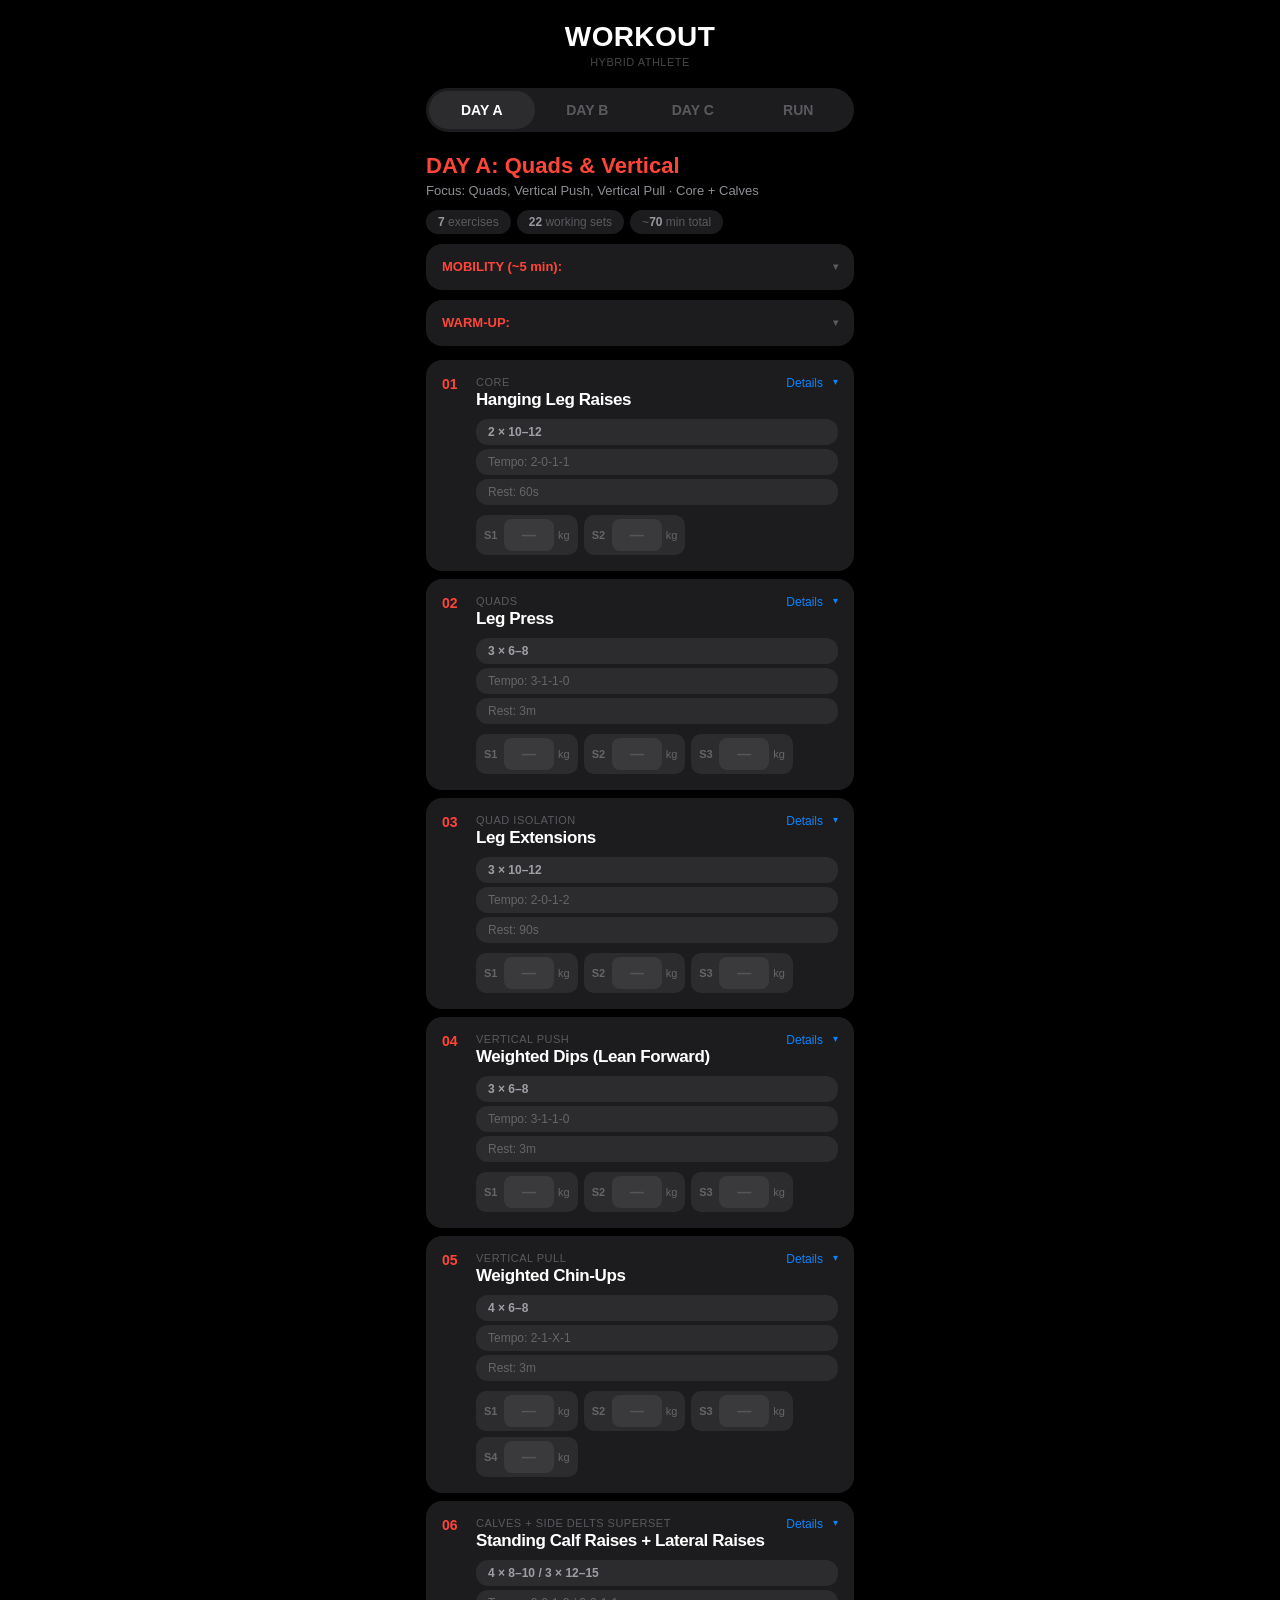
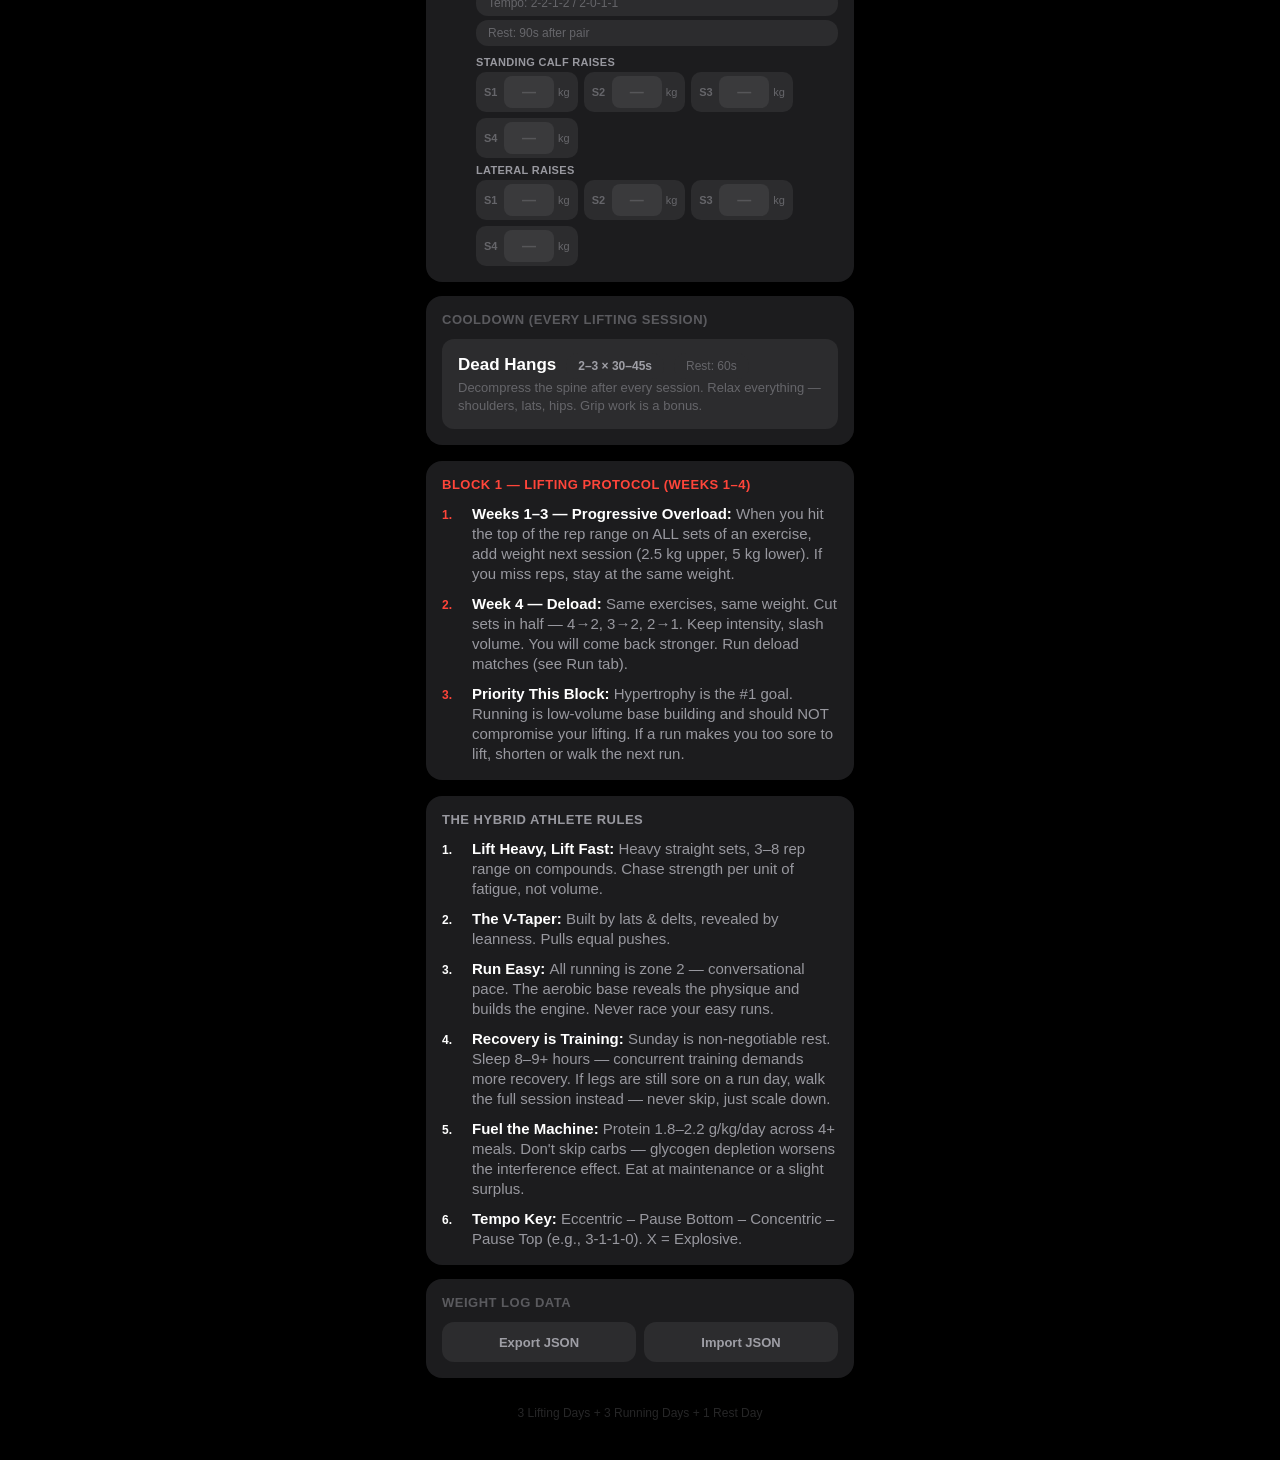
==== index.html @ 04a87138 "Move Copenhagen Side Planks from Day C to Day B — balance exercise count across days Co-Authored-By:" ====
<!DOCTYPE html>
<html lang="en">
<head>
<meta charset="UTF-8">
<meta name="viewport" content="width=device-width, initial-scale=1.0, viewport-fit=cover, user-scalable=no">
<meta name="apple-mobile-web-app-capable" content="yes">
<meta name="apple-mobile-web-app-status-bar-style" content="black-translucent">
<meta name="apple-mobile-web-app-title" content="Workout">
<meta name="mobile-web-app-capable" content="yes">
<meta name="theme-color" content="#000000">
<meta name="color-scheme" content="dark">
<meta name="format-detection" content="telephone=no">
<meta http-equiv="Cache-Control" content="no-cache, no-store, must-revalidate">
<meta http-equiv="Pragma" content="no-cache">
<meta http-equiv="Expires" content="0">
<link rel="manifest" href="manifest.json">
<link rel="apple-touch-icon" href="assets/icons/icon-180.png">
<link rel="apple-touch-icon" sizes="192x192" href="assets/icons/icon-192.png">
<link rel="stylesheet" href="css/styles.css">
<title>Workout</title>
</head>
<body>
<div class="wrap">
  <h1>WORKOUT</h1>
  <p class="sub">Hybrid Athlete</p>

  <div class="tabs">
    <button class="tab active-a" id="tab-a" onclick="show('a')">DAY A</button>
    <button class="tab" id="tab-b" onclick="show('b')">DAY B</button>
    <button class="tab" id="tab-c" onclick="show('c')">DAY C</button>
    <button class="tab" id="tab-r" onclick="show('r')">RUN</button>
  </div>

  <div id="content">

    <!-- DAY A -->
    <div class="panel active" id="panel-a">
      <div class="day-header">
        <h2 class="color-a">DAY A: Quads & Vertical</h2>
        <p>Focus: Quads, Vertical Push, Vertical Pull · Core + Calves</p>
        <div class="session-meta">
          <span class="sm-tag"><strong>7</strong> exercises</span>
          <span class="sm-tag"><strong>22</strong> working sets</span>
          <span class="sm-tag">~<strong>70</strong> min total</span>
        </div>
        <div class="warmup"><span style="color:var(--tint-red)">MOBILITY (~5 min): </span>World's Greatest Stretch: 1 × 5/side, Tempo: 2-3s each position (hips + thoracic for squats and dips) — 90/90 Hip Switches: 2 × 5/side, Tempo: 2-1-2-1 (hip rotation for leg press and Bulgarians) — Ankle Rockers: 2 × 8/side, Tempo: 2-1-2-1 (ankle dorsiflexion for squat depth and calf work) — Rest: no rest, flow between drills</div>
        <div class="warmup"><span style="color:var(--tint-red)">WARM-UP: </span>Band Pull-Aparts: 2 × 20, Tempo: 1-0-1-1 (shoulder prep for dips and chin-ups) + Bodyweight Squats: 2 × 10, Tempo: 2-0-1-0 (quad activation before leg press) (Rest: 30s between sets)</div>
      </div>
      <div class="exercises">
        <div class="ex-card"><div class="ex-top"><span class="ex-num num-a">01</span><div><div class="ex-slot">Core</div><div class="ex-name">Hanging Leg Raises</div></div></div><div class="ex-tags"><span class="tag tag-sets">2 × 10–12</span><span class="tag tag-meta">Tempo: 2-0-1-1</span><span class="tag tag-meta">Rest: 60s</span></div><p class="ex-tip">Dead hang, posterior pelvic tilt first, then raise legs. Control the descent — no swinging. Straight legs if possible, bent knees to scale down. The hang itself decompresses the spine. 2s lowering legs | 1s raising legs | 1s hold at top.</p></div>
        <div class="ex-card"><div class="ex-top"><span class="ex-num num-a">02</span><div><div class="ex-slot">Quads</div><div class="ex-name">Leg Press</div></div></div><div class="ex-tags"><span class="tag tag-sets">3 × 6–8</span><span class="tag tag-meta">Tempo: 3-1-1-0</span><span class="tag tag-meta">Rest: 3m</span></div><p class="ex-tip">Feet shoulder-width, mid-platform. Lower the sled until knees hit 90° — full ROM, no half reps. Drive through the whole foot. Don't lock out knees at the top. Same weight across all 3 sets — pick a load where set 3 is a grind. Straight sets, no top/back-off complexity. 3s lowering | 1s pause | 1s up | no pause.</p></div>
        <div class="ex-card"><div class="ex-top"><span class="ex-num num-a">03</span><div><div class="ex-slot">Quad Isolation</div><div class="ex-name">Leg Extensions</div></div></div><div class="ex-tags"><span class="tag tag-sets">3 × 10–12</span><span class="tag tag-meta">Tempo: 2-0-1-2</span><span class="tag tag-meta">Rest: 90s</span></div><p class="ex-tip">Adjust pad so it sits on your lower shin, just above the ankle. Extend fully and squeeze the quad hard at the top — hold 2s. Slow negative, don't let the weight drop. This isolates the quads in a higher rep range that the compounds don't cover, and brings quad volume above the minimum effective threshold. 2s lowering | 1s extending | 2s squeeze at lockout.</p></div>
        <div class="ex-card"><div class="ex-top"><span class="ex-num num-a">04</span><div><div class="ex-slot">Vertical Push</div><div class="ex-name">Weighted Dips (Lean Forward)</div></div></div><div class="ex-tags"><span class="tag tag-sets">3 × 6–8</span><span class="tag tag-meta">Tempo: 3-1-1-0</span><span class="tag tag-meta">Rest: 3m</span></div><p class="ex-tip">Lean forward ~30° to shift emphasis to chest and front delts. Shoulders down and back, elbows track slightly outward. Lower until upper arm is parallel to floor, drive up. 3s lowering | 1s pause at bottom | 1s pressing up | no pause at top.</p></div>
        <div class="ex-card"><div class="ex-top"><span class="ex-num num-a">05</span><div><div class="ex-slot">Vertical Pull</div><div class="ex-name">Weighted Chin-Ups</div></div></div><div class="ex-tags"><span class="tag tag-sets">4 × 6–8</span><span class="tag tag-meta">Tempo: 2-1-X-1</span><span class="tag tag-meta">Rest: 3m</span></div><p class="ex-tip">Drive elbows down to your pockets. No swinging or kipping. Last rep of last set: hold chin over bar for max time (aim 10–20s) — isometric peak contraction for lat density. 2s lowering | 1s pause at bottom | explosive pull up | 1s hold at top.</p></div>
        <div class="ex-card"><div class="ex-top"><span class="ex-num num-a">06</span><div><div class="ex-slot">Calves + Side Delts Superset</div><div class="ex-name">Standing Calf Raises + Lateral Raises</div></div></div><div class="ex-tags"><span class="tag tag-sets">4 × 8–10 / 3 × 12–15</span><span class="tag tag-meta">Tempo: 2-2-1-2 / 2-0-1-1</span><span class="tag tag-meta">Rest: 90s after pair</span></div><p class="ex-tip">Calf Raises: Full stretch at the bottom, full squeeze at the top — pause 2s at both ends. Heavy weight, strict form, no bouncing. Standing position loads the gastrocnemius. 2s lowering heels | 2s pause at stretch | 1s pressing up | 2s squeeze at top. Lateral Raises: Slight forward lean, lead with elbows, raise to just above shoulder height. Lighter than Day B laterals — this is volume work for the side delts, not a max effort. 2s lowering | 1s raising | 1s hold at top.</p></div>
      </div>
    </div>

    <!-- DAY B -->
    <div class="panel" id="panel-b">
      <div class="day-header">
        <h2 class="color-b">DAY B: Arms & Shoulders</h2>
        <p>Focus: Shoulders, Arms · Mandatory (face pulls + lateral raises are load-bearing)</p>
        <div class="session-meta">
          <span class="sm-tag"><strong>7</strong> exercises</span>
          <span class="sm-tag"><strong>23</strong> working sets</span>
          <span class="sm-tag">~<strong>70</strong> min total</span>
        </div>
        <div class="warmup"><span style="color:var(--tint-blue)">MOBILITY (~5 min): </span>Shoulder CARs: 3 rounds per arm (1 forward circle + 1 backward circle = 1 round), Tempo: 5s per circle (full shoulder ROM before OHP and lateral raises) — Quadruped Thoracic Rotations: 1 × 5/side, Tempo: 2s rotate + 2s hold (on all fours, hand behind head, rotate elbow to ceiling — keep hips square, only the upper back moves. Opens thoracic spine for OHP) — Wall Slides: 2 × 8, Tempo: 2-1-2-1 (scapular upward rotation for overhead reach and pressing) — Rest: no rest, flow between drills</div>
        <div class="warmup"><span style="color:var(--tint-blue)">WARM-UP: </span>Band Pull-Aparts: 2 × 20, Tempo: 1-0-1-1 + Band External Rotations: 2 × 15/arm, Tempo: 1-1-1-0 (elbow pinned at 90°, rotate forearm out against band — dedicated rotator cuff work for shoulder health) + Light Lateral Raises: 2 × 15–20, Tempo: 1-0-1-0 (Rest: 30s between sets)</div>
      </div>
      <div class="exercises">
        <div class="ex-card"><div class="ex-top"><span class="ex-num num-b">01</span><div><div class="ex-slot">Core</div><div class="ex-name">L-Sit Progression Holds</div></div></div><div class="ex-tags"><span class="tag tag-sets">3 × 15–20s</span><span class="tag tag-meta">Tempo: Isometric Hold</span><span class="tag tag-meta">Rest: 60s</span></div><p class="ex-tip">Parallel bars or dip handles. Lock arms straight, lift legs parallel to floor and hold. Scale: tuck L-sit (knees bent) → one leg extended → full L-sit. GST isometric — builds dense, flat abs without bulk. Trains rectus abdominis and TVA simultaneously.</p></div>
        <div class="ex-card"><div class="ex-top"><span class="ex-num num-b">02</span><div><div class="ex-slot">Hip Stability (Frontal Plane)</div><div class="ex-name">Copenhagen Side Planks</div></div></div><div class="ex-tags"><span class="tag tag-sets">2 × 20–30s/side</span><span class="tag tag-meta">Tempo: Isometric Hold</span><span class="tag tag-meta">Rest: 60s</span></div><p class="ex-tip">Lie on your side, top leg on a bench with inner thigh resting on the edge. Lift your hips and hold — bottom leg hangs or tucks. This loads the hip adductors isometrically in the frontal plane — the plane your program is weakest in. Directly prevents groin strains and knee valgus during running. Scale: bent knee on bench (easier) → straight leg (harder) → bottom leg raised (hardest). Keep hips stacked, don't rotate.</p></div>
        <div class="ex-card"><div class="ex-top"><span class="ex-num num-b">03</span><div><div class="ex-slot">Vertical Push</div><div class="ex-name">Standing Overhead Barbell Press</div></div></div><div class="ex-tags"><span class="tag tag-sets">3 × 6–8</span><span class="tag tag-meta">Tempo: 2-0-X-0</span><span class="tag tag-meta">Rest: 3m</span></div><p class="ex-tip">Squeeze glutes to protect lower back. Push head through the window at top. Controlled 2s lowering, then explosive press. Same weight all 3 sets. 2s lowering | explosive press up | no pause.</p></div>
        <div class="ex-card"><div class="ex-top"><span class="ex-num num-b">04</span><div><div class="ex-slot">Vertical Pull</div><div class="ex-name">Neutral-Grip Pull-Ups</div></div></div><div class="ex-tags"><span class="tag tag-sets">3 × 8–10</span><span class="tag tag-meta">Tempo: 2-0-1-1</span><span class="tag tag-meta">Rest: 2m</span></div><p class="ex-tip">Palms facing each other (neutral grip). Pull until chin clears the bar, squeeze lats at the top. Neutral grip is easier on the shoulders than supinated chin-ups and shifts emphasis slightly toward the brachialis and lower lats. This balances the vertical push:pull ratio across the week. 2s lowering | 1s pulling up | 1s hold at top.</p></div>
        <div class="ex-card"><div class="ex-top"><span class="ex-num num-b">05</span><div><div class="ex-slot">Width Builder</div><div class="ex-name">Lateral Raises</div></div></div><div class="ex-tags"><span class="tag tag-sets">3 × 10–12</span><span class="tag tag-meta">Tempo: 2-0-1-1</span><span class="tag tag-meta">Rest: 60s</span></div><p class="ex-tip">Slight forward lean, lead with elbows, raise to just above shoulder height. Controlled negative — don't just drop the weight. Go heavier than warm-up laterals, this is for growth. 2s lowering | 1s raising | 1s hold at top.</p></div>
        <div class="ex-card"><div class="ex-top"><span class="ex-num num-b">06</span><div><div class="ex-slot">Rear Delts / Posture</div><div class="ex-name">Face Pulls</div></div></div><div class="ex-tags"><span class="tag tag-sets">3 × 12–15</span><span class="tag tag-meta">Tempo: 2-1-1-2</span><span class="tag tag-meta">Rest: 60s</span></div><p class="ex-tip">Pull towards your eyes. Rotate hands back at the end (double biceps pose). 2s letting rope return | 1s pause | 1s pulling to face | 2s squeeze in external rotation.</p></div>
        <div class="ex-card"><div class="ex-top"><span class="ex-num num-b">07</span><div><div class="ex-slot">Arms Superset</div><div class="ex-name">Strict Barbell Curls + Overhead Cable Tricep Extensions</div></div></div><div class="ex-tags"><span class="tag tag-sets">3 × 10–12 / 3 × 10–12</span><span class="tag tag-meta">Tempo: 3-0-1-0 / 2-0-1-1</span><span class="tag tag-meta">Rest: 90s after pair</span></div><p class="ex-tip">Curls: Elbows pinned, no swinging. Extensions: Face away from cable, step forward into a split stance, elbows high by your ears — extend overhead until arms are straight, squeeze triceps. The overhead position loads the long head in a deep stretch — this is the biggest tricep head and what makes arms look thick from the side. Curls: 3s lowering | 1s curling up. Extensions: 2s lowering behind head | 1s extending overhead | 1s squeeze at lockout.</p></div>
      </div>
    </div>

    <!-- DAY C -->
    <div class="panel" id="panel-c">
      <div class="day-header">
        <h2 class="color-c">DAY C: Glutes, Hams & Horizontal</h2>
        <p>Focus: Glutes, Hamstrings, Horizontal Push, Horizontal Pull · Core + Calves</p>
        <div class="session-meta">
          <span class="sm-tag"><strong>7</strong> exercises</span>
          <span class="sm-tag"><strong>20</strong> working sets</span>
          <span class="sm-tag">~<strong>60</strong> min total</span>
        </div>
        <div class="warmup"><span style="color:var(--tint-green)">MOBILITY (~5 min): </span>World's Greatest Stretch: 1 × 5/side, Tempo: 2-3s each position — 90/90 Hip Switches: 2 × 5/side, Tempo: 2-1-2-1 — Cat-Cow: 2 × 8, Tempo: 3-0-3-0 (spinal segmentation for the hinge pattern) — Rest: no rest, flow between drills</div>
        <div class="warmup"><span style="color:var(--tint-green)">WARM-UP: </span>Band Pull-Aparts: 2 × 20, Tempo: 1-0-1-1 (shoulder health for bench and rows) + Glute Bridges: 2 × 10, Tempo: 2-1-1-2 (glute and hamstring activation for RDLs and hip thrusts) (Rest: 30s between sets)</div>
      </div>
      <div class="exercises">
        <div class="ex-card"><div class="ex-top"><span class="ex-num num-c">01</span><div><div class="ex-slot">Core (Anti-Rotation)</div><div class="ex-name">Pallof Press</div></div></div><div class="ex-tags"><span class="tag tag-sets">2 × 10/side</span><span class="tag tag-meta">Tempo: 1-2-1-0</span><span class="tag tag-meta">Rest: 60s</span></div><p class="ex-tip">Cable at chest height, stand perpendicular to the machine. Press the handle straight out from your chest and hold — resist the rotation. The further you extend your arms, the harder it gets. Keep hips and shoulders square, brace your whole trunk. This trains the anti-rotation your core needs every running stride. 1s pressing out | 2s hold at full extension | 1s returning to chest.</p></div>
        <div class="ex-card"><div class="ex-top"><span class="ex-num num-c">02</span><div><div class="ex-slot">Posterior Chain</div><div class="ex-name">Barbell Romanian Deadlift</div></div></div><div class="ex-tags"><span class="tag tag-sets">3 × 5</span><span class="tag tag-meta">Tempo: 3-1-X-1</span><span class="tag tag-meta">Rest: 3m</span></div><p class="ex-tip">Hinge at hips, push them back. Bar drags along your thighs — keep it in contact the whole way down. Slight knee bend, feel the deep hamstring stretch at the bottom — drive hips forward to lockout. Straight bar forces a longer moment arm than a trap bar, loading the hamstrings harder. Same weight all 3 sets — heavy but controlled. 3s lowering | 1s pause at stretch | explosive drive | 1s lockout.</p></div>
        <div class="ex-card"><div class="ex-top"><span class="ex-num num-c">03</span><div><div class="ex-slot">Hamstrings</div><div class="ex-name">Lying Leg Curls</div></div></div><div class="ex-tags"><span class="tag tag-sets">2 × 10–12</span><span class="tag tag-meta">Tempo: 2-0-1-1</span><span class="tag tag-meta">Rest: 90s</span></div><p class="ex-tip">Lie face down, pad just above the ankles. Curl the weight up by squeezing your hamstrings — don't lift your hips off the pad. Slow negative, squeeze hard at the top. Isolates the hamstrings without glute or lower back involvement — fills the gap that RDLs and hip thrusts don't cover. 2s lowering | 1s curling up | 1s squeeze at top.</p></div>
        <div class="ex-card"><div class="ex-top"><span class="ex-num num-c">04</span><div><div class="ex-slot">Horizontal Push</div><div class="ex-name">Incline Bench Press</div></div></div><div class="ex-tags"><span class="tag tag-sets">3 × 8–10</span><span class="tag tag-meta">Tempo: 2-1-1-0</span><span class="tag tag-meta">Rest: 2m</span></div><p class="ex-tip">Bar to upper chest (below collarbone). Control the descent strictly. Same weight all 3 sets — grind it out. Pairs with forward-lean dips on Day A for complete chest coverage. 2s lowering bar to chest | 1s pause at chest | 1s pressing up | no pause at lockout.</p></div>
        <div class="ex-card"><div class="ex-top"><span class="ex-num num-c">05</span><div><div class="ex-slot">Horizontal Pull</div><div class="ex-name">Seated Cable Rows</div></div></div><div class="ex-tags"><span class="tag tag-sets">4 × 10–12</span><span class="tag tag-meta">Tempo: 2-0-1-1</span><span class="tag tag-meta">Rest: 2m</span></div><p class="ex-tip">Sit tall, chest up, feet braced. Pull handle to lower ribcage, squeeze shoulder blades together. Don't lean back — torso stays upright throughout. 2s releasing cable forward | 1s pulling to ribcage | 1s squeeze at top.</p></div>
        <div class="ex-card"><div class="ex-top"><span class="ex-num num-c">06</span><div><div class="ex-slot">Glutes</div><div class="ex-name">Barbell Hip Thrusts</div></div></div><div class="ex-tags"><span class="tag tag-sets">3 × 8–10</span><span class="tag tag-meta">Tempo: 2-0-1-2</span><span class="tag tag-meta">Rest: 2m</span></div><p class="ex-tip">Upper back on bench, feet flat, shin vertical at the top. Drive through heels, squeeze glutes hard at lockout — hold 2s. Don't hyperextend the lower back — think "ribs down, belt buckle to chin." The #1 glute builder and your running injury insurance. Protects knees, powers uphill running, builds the posterior shelf. 2s lowering hips | 1s driving up | 2s squeeze at lockout.</p></div>
        <div class="ex-card"><div class="ex-top"><span class="ex-num num-c">07</span><div><div class="ex-slot">Calves</div><div class="ex-name">Seated Calf Raises</div></div></div><div class="ex-tags"><span class="tag tag-sets">3 × 10–15</span><span class="tag tag-meta">Tempo: 2-2-1-2</span><span class="tag tag-meta">Rest: 90s</span></div><p class="ex-tip">Knee bent at 90° loads the soleus — the wider, deeper calf muscle that sits underneath the gastrocnemius and pushes it out, adding overall calf width. Full stretch at bottom, full squeeze at top. Pause at both ends. 2s lowering heels | 2s pause at stretch | 1s pressing up | 2s squeeze at top.</p></div>
      </div>
    </div>

    <!-- RUN DAY -->
    <div class="panel" id="panel-r">
      <div class="day-header">
        <h2 class="color-r">RUN DAY: Walk/Run Intervals</h2>
        <p>Block 1 — Base Building · Tue / Thu / Sat</p>
        <div class="session-meta">
          <span class="sm-tag">Zone <strong>2</strong> effort</span>
          <span class="sm-tag"><strong>3</strong> runs/week</span>
          <span class="sm-tag">Mar 17 – Apr 13</span>
        </div>
        <div class="rules" style="margin-top:10px">
          <h3 style="color:var(--tint-orange)">4-Week Progression</h3>
          <div class="rules-grid">
            <div class="rule"><span class="rule-num" style="color:var(--tint-orange)">W1</span><p><span>Walk 1:30 / Run 1:00</span> — Tue 35 min · Thu 35 min · Sat 40 min</p></div>
            <div class="rule"><span class="rule-num" style="color:var(--tint-orange)">W2</span><p><span>Walk 1:15 / Run 1:15</span> — Tue 35 min · Thu 35 min · Sat 40 min</p></div>
            <div class="rule"><span class="rule-num" style="color:var(--tint-orange)">W3</span><p><span>Walk 1:00 / Run 1:30</span> — Tue 35 min · Thu 35 min · Sat 45 min</p></div>
            <div class="rule"><span class="rule-num" style="color:var(--tint-orange)">W4</span><p><span>DELOAD — Walk 1:00 / Run 1:30</span> — Tue 25 min · Thu 25 min · Sat 30 min walk only</p></div>
          </div>
        </div>
      </div>
      <div class="exercises">
        <div class="ex-card"><div class="ex-top"><span class="ex-num num-r">01</span><div><div class="ex-slot">Pre-Run</div><div class="ex-name">Dynamic Warm-Up</div></div></div><div class="ex-tags"><span class="tag tag-sets">~3 min</span><span class="tag tag-meta">Tempo: Controlled</span></div><p class="ex-tip">Leg Swings: 10/side (front-to-back + side-to-side). Walking Lunges: 10 steps. High Knees: 20 steps. Ankle circles: 10/side. Don't static stretch cold muscles — save that for after.</p></div>
        <div class="ex-card"><div class="ex-top"><span class="ex-num num-r">02</span><div><div class="ex-slot">The Session</div><div class="ex-name">Walk/Run Intervals</div></div></div><div class="ex-tags"><span class="tag tag-sets">See weekly progression above</span><span class="tag tag-meta">Saturday = "long" session (slightly longer)</span></div><p class="ex-tip">Walk briskly during walk phases — don't stroll. Run at a conversational pace during run phases — you should be able to speak in full sentences. If you can't talk, you're going too fast. Stay tall — don't hunch forward. Land midfoot, not on your heels. The walk/run ratio progresses each week — same easy effort, just more time running. Saturday is always the longest session to build endurance gradually. If a week feels hard, repeat it instead of progressing — consistency beats speed.</p></div>
        <div class="ex-card"><div class="ex-top"><span class="ex-num num-r">03</span><div><div class="ex-slot">Post-Run</div><div class="ex-name">Cooldown Stretches</div></div></div><div class="ex-tags"><span class="tag tag-sets">~5 min</span><span class="tag tag-meta">Tempo: Static Holds, 30s each</span></div><p class="ex-tip">Standing Quad Stretch: 30s/side. Standing Calf Stretch (straight leg for gastroc, bent knee for soleus): 30s each/side. Kneeling Hip Flexor Stretch: 30s/side — same as your APT correction stretch, doubles as recovery. Hamstring doorway stretch or standing toe touch: 30s.</p></div>
      </div>

      <div class="rules" style="margin-top:14px">
        <h3 style="color:var(--tint-orange)">Phase 1 — Build the Base (You Are Here · Block 1 of ~3)</h3>
        <div class="rules-grid">
          <div class="rule"><span class="rule-num" style="color:var(--tint-orange)">1.</span><p><span>Block 1 (now): </span>Walk 1:30 / Run 1:00 → progressing to Walk 1:00 / Run 1:30 by Week 3. Deload Week 4.</p></div>
          <div class="rule"><span class="rule-num" style="color:var(--tint-orange)">2.</span><p><span>Block 2 (next): </span>Walk 0:45 / Run 2:00 → Walk 0:30 / Run 2:30. Introduce Saturday as a dedicated longer session.</p></div>
          <div class="rule"><span class="rule-num" style="color:var(--tint-orange)">3.</span><p><span>Block 3: </span>Walk 0:30 / Run 3:00 → continuous running. Saturday long run reaches 30+ min nonstop.</p></div>
          <div class="rule"><span class="rule-num" style="color:var(--tint-orange)">4.</span><p><span>Phase 1 complete when: </span>You can run 30 min continuously at a conversational pace with no walk breaks.</p></div>
        </div>
      </div>
      <div class="rules" style="margin-top:10px">
        <h3 style="color:var(--tint-orange)">Phase 2 — Build Mileage (3 Runs/Week)</h3>
        <div class="rules-grid">
          <div class="rule"><span class="rule-num" style="color:var(--tint-orange)">5.</span><p><span>Structure: </span>Tue = easy run (30 min) — Thu = easy run (30 min) — Sat = long run (start at 40 min, add 5 min every 2 weeks)</p></div>
          <div class="rule"><span class="rule-num" style="color:var(--tint-orange)">6.</span><p><span>All runs are easy: </span>Zone 2, conversational pace. The long run is longer, not faster. Speed comes later — aerobic base comes first.</p></div>
          <div class="rule"><span class="rule-num" style="color:var(--tint-orange)">7.</span><p><span>10% rule: </span>Never increase total weekly running time by more than 10% per week. Tendons and bones adapt slower than your lungs.</p></div>
          <div class="rule"><span class="rule-num" style="color:var(--tint-orange)">8.</span><p><span>Phase 2 complete when: </span>Your long run reaches 75–80 min continuously (~8–9 km at easy pace)</p></div>
        </div>
      </div>
      <div class="rules" style="margin-top:10px">
        <h3 style="color:var(--tint-orange)">Phase 3 — Half Marathon Ready</h3>
        <div class="rules-grid">
          <div class="rule"><span class="rule-num" style="color:var(--tint-orange)">9.</span><p><span>Structure: </span>Tue = easy run (30–40 min) — Thu = easy run (30–40 min) — Sat = long run (build to 100–110 min)</p></div>
          <div class="rule"><span class="rule-num" style="color:var(--tint-orange)">10.</span><p><span>Peak long run: </span>Once you can run 100–110 min continuously (roughly 16–18 km at easy pace), you are half marathon ready. You don't need to run 21 km in training.</p></div>
          <div class="rule"><span class="rule-num" style="color:var(--tint-orange)">11.</span><p><span>Race week: </span>Cut all running volume in half the week before race day. Lift normally. Rest Friday and Saturday. Race Sunday.</p></div>
        </div>
      </div>
    </div>

  </div>

  <div class="rules" style="margin-top:14px">
    <h3 style="color:var(--label-tertiary)">Cooldown (Every Lifting Session)</h3>
    <div class="cooldown-inner">
      <div class="cooldown-header"><span class="cooldown-name">Dead Hangs</span><span class="tag tag-sets">2–3 × 30–45s</span><span class="tag tag-meta">Rest: 60s</span></div>
      <p class="cooldown-desc">Decompress the spine after every session. Relax everything — shoulders, lats, hips. Grip work is a bonus.</p>
    </div>
  </div>

  <!-- RULES -->
  <div class="rules">
    <h3 style="color:var(--tint-red)">Block 1 — Lifting Protocol (Weeks 1–4)</h3>
    <div class="rules-grid">
      <div class="rule"><span class="rule-num" style="color:var(--tint-red)">1.</span><p><span>Weeks 1–3 — Progressive Overload: </span>When you hit the top of the rep range on ALL sets of an exercise, add weight next session (2.5 kg upper, 5 kg lower). If you miss reps, stay at the same weight.</p></div>
      <div class="rule"><span class="rule-num" style="color:var(--tint-red)">2.</span><p><span>Week 4 — Deload: </span>Same exercises, same weight. Cut sets in half — 4→2, 3→2, 2→1. Keep intensity, slash volume. You will come back stronger. Run deload matches (see Run tab).</p></div>
      <div class="rule"><span class="rule-num" style="color:var(--tint-red)">3.</span><p><span>Priority This Block: </span>Hypertrophy is the #1 goal. Running is low-volume base building and should NOT compromise your lifting. If a run makes you too sore to lift, shorten or walk the next run.</p></div>
    </div>
  </div>

  <div class="rules">
    <h3>The Hybrid Athlete Rules</h3>
    <div class="rules-grid">
      <div class="rule"><span class="rule-num">1.</span><p><span>Lift Heavy, Lift Fast: </span>Heavy straight sets, 3–8 rep range on compounds. Chase strength per unit of fatigue, not volume.</p></div>
      <div class="rule"><span class="rule-num">2.</span><p><span>The V-Taper: </span>Built by lats & delts, revealed by leanness. Pulls equal pushes.</p></div>
      <div class="rule"><span class="rule-num">3.</span><p><span>Run Easy: </span>All running is zone 2 — conversational pace. The aerobic base reveals the physique and builds the engine. Never race your easy runs.</p></div>
      <div class="rule"><span class="rule-num">4.</span><p><span>Recovery is Training: </span>Sunday is non-negotiable rest. Sleep 8–9+ hours — concurrent training demands more recovery. If legs are still sore on a run day, walk the full session instead — never skip, just scale down.</p></div>
      <div class="rule"><span class="rule-num">5.</span><p><span>Fuel the Machine: </span>Protein 1.8–2.2 g/kg/day across 4+ meals. Don't skip carbs — glycogen depletion worsens the interference effect. Eat at maintenance or a slight surplus.</p></div>
      <div class="rule"><span class="rule-num">6.</span><p><span>Tempo Key: </span>Eccentric – Pause Bottom – Concentric – Pause Top (e.g., 3-1-1-0). X = Explosive.</p></div>
    </div>
  </div>

  <div class="rules" style="margin-top:14px">
    <h3 style="color:var(--label-tertiary)">Weight Log Data</h3>
    <div class="data-actions">
      <button class="data-btn" onclick="exportWeights()">Export JSON</button>
      <button class="data-btn" onclick="document.getElementById('import-file').click()">Import JSON</button>
      <input type="file" id="import-file" accept=".json" style="display:none" onchange="importWeights(this)">
    </div>
  </div>

  <p class="footer">3 Lifting Days + 3 Running Days + 1 Rest Day</p>
</div>

<script src="js/app.js"></script>
</body>
</html>
---- css/styles.css ----
/* ══════════════════════════════════════════════════════
   iOS 26 — Clean Dark · Rounded · Native Feel
   ══════════════════════════════════════════════════════ */

:root {
  /* ── Surfaces (solid, no glass) ── */
  --bg: #000000;
  --surface: #1C1C1E;
  --surface-raised: #2C2C2E;
  --surface-active: #3A3A3C;

  /* ── Labels ── */
  --label: #FFFFFF;
  --label-secondary: rgba(235, 235, 245, 0.60);
  --label-tertiary: rgba(235, 235, 245, 0.30);
  --label-quaternary: rgba(235, 235, 245, 0.16);

  /* ── Separators ── */
  --separator: rgba(84, 84, 88, 0.36);

  /* ── System Accents ── */
  --tint-red: #FF453A;
  --tint-blue: #0A84FF;
  --tint-green: #30D158;
  --tint-orange: #FF9F0A;

  /* ── Layout ── */
  --radius-sm: 12px;
  --radius-md: 16px;
  --radius-lg: 20px;
  --radius-pill: 999px;
  --spacing: 16px;
  --min-touch: 44px;

  /* ── Animation ── */
  --ease-spring: cubic-bezier(0.2, 0.8, 0.2, 1.0);
}

/* ── Reset ── */
*, *::before, *::after { margin: 0; padding: 0; box-sizing: border-box; }

html {
  touch-action: manipulation;
  overscroll-behavior-y: none;
  scroll-behavior: smooth;
  height: 100dvh;
  height: 100vh;
}

body {
  font-family: -apple-system, BlinkMacSystemFont, "SF Pro Display", "SF Pro Text", "Helvetica Neue", Helvetica, Arial, sans-serif;
  background: var(--bg);
  color: var(--label);
  min-height: 100dvh;
  min-height: 100vh;
  padding: calc(env(safe-area-inset-top, 0px) + 20px) var(--spacing) calc(env(safe-area-inset-bottom, 0px) + 20px);
  -webkit-font-smoothing: antialiased;
  -moz-osx-font-smoothing: grayscale;
  text-rendering: optimizeLegibility;
  -webkit-tap-highlight-color: transparent;
  -webkit-text-size-adjust: 100%;
}

.wrap { max-width: 428px; margin: 0 auto; }

/* ── Typography ── */
h1 {
  font-size: 28px;
  font-weight: 700;
  line-height: 34px;
  letter-spacing: 0.36px;
  text-align: center;
}

.sub {
  font-size: 11px;
  font-weight: 500;
  letter-spacing: 0.5px;
  color: var(--label-tertiary);
  text-transform: uppercase;
  text-align: center;
  margin-top: 2px;
}

.desc {
  font-size: 13px;
  line-height: 18px;
  color: var(--label-secondary);
  text-align: center;
  margin-top: 8px;
}

/* ══════════════════════════════════════════════════════
   Floating Pill Tab Bar
   ══════════════════════════════════════════════════════ */
.tabs {
  display: flex;
  background: var(--surface);
  border-radius: var(--radius-pill);
  padding: 3px;
  margin: 20px 0;
}

.tab {
  flex: 1;
  display: flex;
  align-items: center;
  justify-content: center;
  border: none;
  background: transparent;
  color: var(--label-tertiary);
  font-family: inherit;
  font-size: 14px;
  font-weight: 600;
  border-radius: var(--radius-pill);
  cursor: pointer;
  transition: all 0.3s var(--ease-spring);
  height: 38px;
  -webkit-user-select: none;
  user-select: none;
}

.tab:active { transform: scale(0.95); }

.tab.active-a,
.tab.active-b,
.tab.active-c,
.tab.active-r {
  background: var(--surface-raised);
  color: var(--label);
}

/* ── Panels ── */
.panel { display: none; }
.panel.active { display: block; }

/* ── Day Header ── */
.day-header h2 {
  font-size: 22px;
  font-weight: 700;
  line-height: 28px;
  margin: 0 0 2px;
}

.day-header p {
  font-size: 13px;
  line-height: 18px;
  color: var(--label-secondary);
  margin: 0;
}

.day-header .color-a { color: var(--tint-red); }
.day-header .color-b { color: var(--tint-blue); }
.day-header .color-c { color: var(--tint-green); }
.day-header .color-r { color: var(--tint-orange); }

/* ── Session Meta Tags ── */
.session-meta {
  display: flex;
  gap: 6px;
  margin-top: 10px;
  flex-wrap: wrap;
}

.session-meta .sm-tag {
  background: var(--surface);
  border-radius: var(--radius-pill);
  padding: 5px 12px;
  font-size: 12px;
  font-weight: 500;
  color: var(--label-tertiary);
}

.session-meta .sm-tag strong { color: var(--label-secondary); }

/* ══════════════════════════════════════════════════════
   Warmup / Mobility Blocks
   ══════════════════════════════════════════════════════ */
.warmup {
  margin-top: 10px;
  background: var(--surface);
  border-radius: var(--radius-md);
  padding: 14px 16px;
  font-size: 13px;
  line-height: 18px;
  color: var(--label-secondary);
  cursor: pointer;
  -webkit-user-select: none;
  user-select: none;
  transition: background 0.2s var(--ease-spring);
}

.warmup span { font-weight: 600; }
.warmup:active { background: var(--surface-raised); }

.warmup-label { display: flex; align-items: center; }

.warmup-arrow {
  margin-left: auto;
  font-size: 10px;
  color: var(--label-tertiary);
  transition: transform 0.35s var(--ease-spring);
  padding-left: 8px;
}

.warmup.expanded .warmup-arrow { transform: rotate(180deg); }

.warmup-detail {
  display: grid;
  grid-template-rows: 0fr;
  transition: grid-template-rows 0.35s var(--ease-spring);
}

.warmup.expanded .warmup-detail { grid-template-rows: 1fr; }
.warmup-inner { overflow: hidden; }

.warmup-detail ul {
  list-style: none;
  padding: 10px 0 0;
  margin: 10px 0 0;
  border-top: 0.5px solid var(--separator);
  display: grid;
  gap: 6px;
}

.warmup-detail li {
  padding-left: 14px;
  position: relative;
  font-size: 13px;
  color: var(--label-secondary);
  line-height: 18px;
}

.warmup-detail li::before { content: '\2022'; position: absolute; left: 0; color: var(--label-tertiary); }


/* ══════════════════════════════════════════════════════
   Exercise Cards
   ══════════════════════════════════════════════════════ */
.exercises {
  display: grid;
  gap: 8px;
  margin-top: 14px;
}

.ex-card {
  background: var(--surface);
  border-radius: var(--radius-md);
  padding: 16px;
  cursor: pointer;
  -webkit-user-select: none;
  user-select: none;
  transition: background 0.2s var(--ease-spring), transform 0.15s var(--ease-spring);
  contain: layout style;
}

.ex-card:active { background: var(--surface-raised); transform: scale(0.985); }

.ex-top {
  display: flex;
  align-items: flex-start;
  gap: 10px;
  min-height: 28px;
}

.ex-top > div { flex: 1; min-width: 0; }

.ex-num {
  font-size: 14px;
  font-weight: 800;
  min-width: 24px;
  font-variant-numeric: tabular-nums;
}

.num-a { color: var(--tint-red); }
.num-b { color: var(--tint-blue); }
.num-c { color: var(--tint-green); }
.num-r { color: var(--tint-orange); }

.ex-slot {
  font-size: 11px;
  font-weight: 500;
  color: var(--label-tertiary);
  text-transform: uppercase;
  letter-spacing: 0.5px;
}

.ex-name {
  font-size: 17px;
  font-weight: 600;
  line-height: 22px;
  letter-spacing: -0.41px;
  color: var(--label);
  margin: 1px 0 0;
}

/* ── Tags ── */
.ex-tags {
  display: flex;
  flex-direction: column;
  gap: 4px;
  margin: 8px 0 0 34px;
}

.tag {
  background: var(--surface-raised);
  padding: 5px 12px;
  border-radius: var(--radius-sm);
  font-size: 12px;
  line-height: 16px;
}

.tag-sets {
  color: var(--label-secondary);
  font-weight: 600;
  font-variant-numeric: tabular-nums;
}

.tag-meta { color: var(--label-tertiary); }

/* ── Collapsible Detail ── */
.ex-hint {
  font-size: 12px;
  font-weight: 500;
  color: var(--tint-blue);
  white-space: nowrap;
  flex-shrink: 0;
  transition: opacity 0.3s var(--ease-spring);
}

.ex-card.expanded .ex-hint { opacity: 0; display: none; }

.ex-arrow {
  font-size: 10px;
  color: var(--tint-blue);
  flex-shrink: 0;
  transition: transform 0.35s var(--ease-spring);
}

.ex-card.expanded .ex-arrow { transform: rotate(180deg); color: var(--label-tertiary); }

.ex-detail-wrap {
  display: grid;
  grid-template-rows: 0fr;
  transition: grid-template-rows 0.35s var(--ease-spring);
}

.ex-card.expanded .ex-detail-wrap { grid-template-rows: 1fr; }
.ex-detail-inner { overflow: hidden; }

.ex-tip {
  font-size: 15px;
  line-height: 20px;
  letter-spacing: -0.24px;
  color: var(--label-secondary);
  padding: 12px 0 4px 34px;
  border-top: 0.5px solid var(--separator);
  margin-top: 10px;
}

.ex-tip ul { list-style: none; padding: 0; margin: 0; display: grid; gap: 8px; }
.ex-tip li { padding-left: 16px; position: relative; }
.ex-tip li::before { content: '\2022'; position: absolute; left: 0; color: var(--label-tertiary); line-height: 20px; }


/* ══════════════════════════════════════════════════════
   Rules / Protocol Blocks
   ══════════════════════════════════════════════════════ */
.rules {
  margin-top: 16px;
  background: var(--surface);
  border-radius: var(--radius-md);
  padding: 16px;
}

.rules h3 {
  font-size: 13px;
  font-weight: 600;
  color: var(--label-secondary);
  margin: 0 0 12px;
  text-transform: uppercase;
  letter-spacing: 0.5px;
}

.rules-grid { display: grid; gap: 10px; }

.rule { display: flex; gap: 10px; align-items: baseline; }

.rule-num {
  font-size: 12px;
  font-weight: 700;
  color: var(--label-tertiary);
  min-width: 20px;
  font-variant-numeric: tabular-nums;
}

.rule p {
  margin: 0;
  font-size: 15px;
  line-height: 20px;
  color: var(--label-secondary);
}

.rule span { color: var(--label); font-weight: 600; }

/* ── Cooldown ── */
.cooldown-inner {
  background: var(--surface-raised);
  border-radius: var(--radius-sm);
  padding: 14px 16px;
}

.cooldown-header { display: flex; align-items: baseline; gap: 10px; flex-wrap: wrap; }
.cooldown-name { font-size: 17px; font-weight: 600; color: var(--label); }
.cooldown-desc { font-size: 13px; line-height: 18px; color: var(--label-tertiary); }

/* ── Footer ── */
.footer {
  text-align: center;
  font-size: 12px;
  color: var(--label-quaternary);
  margin-top: 28px;
  padding-bottom: 20px;
}

/* ══════════════════════════════════════════════════════
   Weight Tracking
   ══════════════════════════════════════════════════════ */
.weight-log {
  margin: 10px 0 0 34px;
}

.weight-row {
  display: flex;
  flex-wrap: wrap;
  gap: 6px;
}

.weight-part-label {
  font-size: 11px;
  font-weight: 600;
  color: var(--label-secondary);
  text-transform: uppercase;
  letter-spacing: 0.3px;
  margin: 6px 0 4px;
}

.weight-part-label:first-child { margin-top: 0; }

.weight-set {
  display: flex;
  align-items: center;
  gap: 4px;
  background: var(--surface-raised);
  border-radius: 10px;
  padding: 4px 8px;
}

.weight-label {
  font-size: 11px;
  font-weight: 600;
  color: var(--label-tertiary);
  min-width: 16px;
}

.weight-input {
  width: 50px;
  height: 32px;
  background: var(--surface-active);
  border: 1px solid transparent;
  border-radius: 8px;
  color: var(--label);
  font-size: 14px;
  font-weight: 600;
  font-family: inherit;
  text-align: center;
  padding: 0 2px;
  -moz-appearance: textfield;
}

.weight-input::-webkit-outer-spin-button,
.weight-input::-webkit-inner-spin-button { -webkit-appearance: none; margin: 0; }

.weight-input:focus { outline: none; border-color: var(--tint-blue); }
.weight-input::placeholder { color: var(--label-quaternary); }

.weight-unit {
  font-size: 11px;
  color: var(--label-tertiary);
}

.weight-date {
  font-size: 11px;
  color: var(--label-quaternary);
  margin-top: 4px;
}

/* ── Data Buttons ── */
.data-actions { display: flex; gap: 8px; }

.data-btn {
  flex: 1;
  height: 40px;
  background: var(--surface-raised);
  border: none;
  border-radius: var(--radius-sm);
  color: var(--label-secondary);
  font-family: inherit;
  font-size: 13px;
  font-weight: 600;
  cursor: pointer;
  transition: background 0.2s;
}

.data-btn:active { background: var(--surface-active); }

/* ── Mobile ── */
@media (max-width: 600px) {
  body { padding-left: 14px; padding-right: 14px; }
  .ex-tags { margin-left: 0; }
  .ex-tip { padding-left: 0; }
.weight-log { margin-left: 0; }
}

@media (min-width: 600px) {
  body { padding-left: 20px; padding-right: 20px; }
}
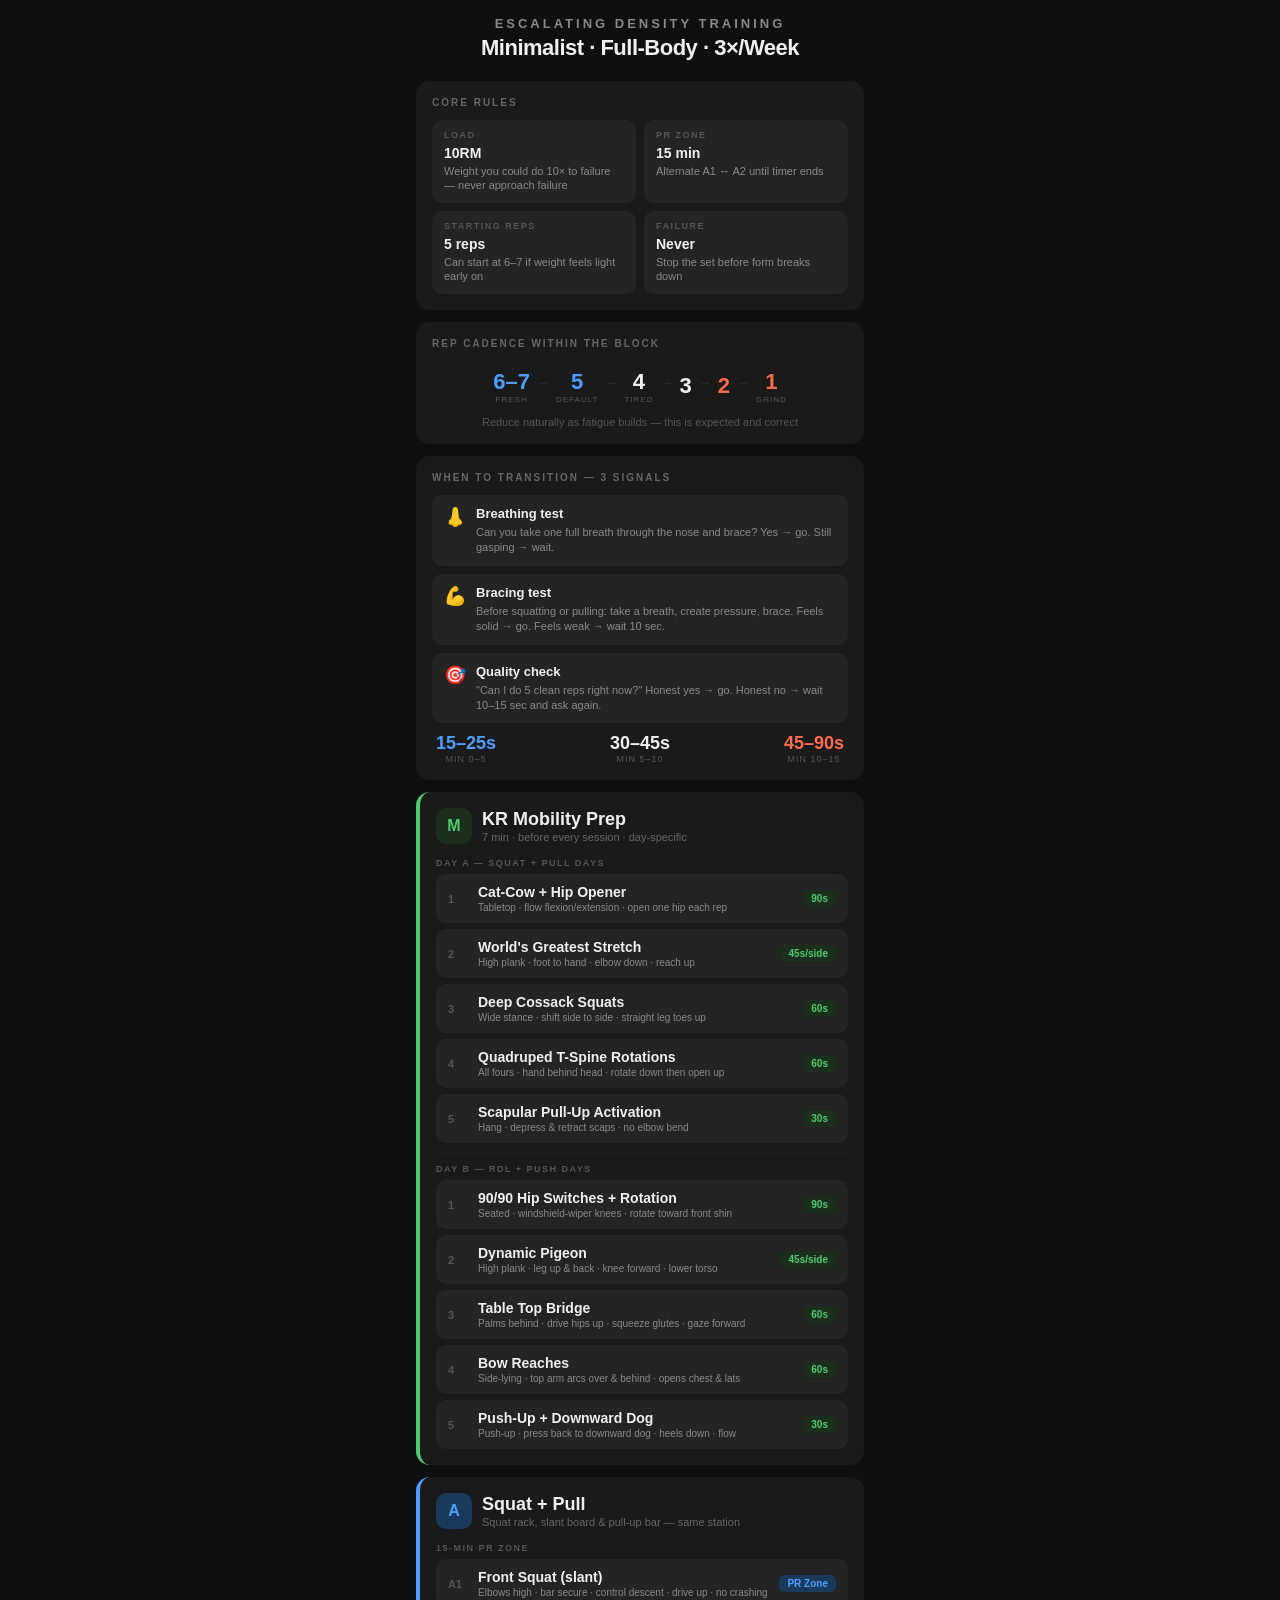
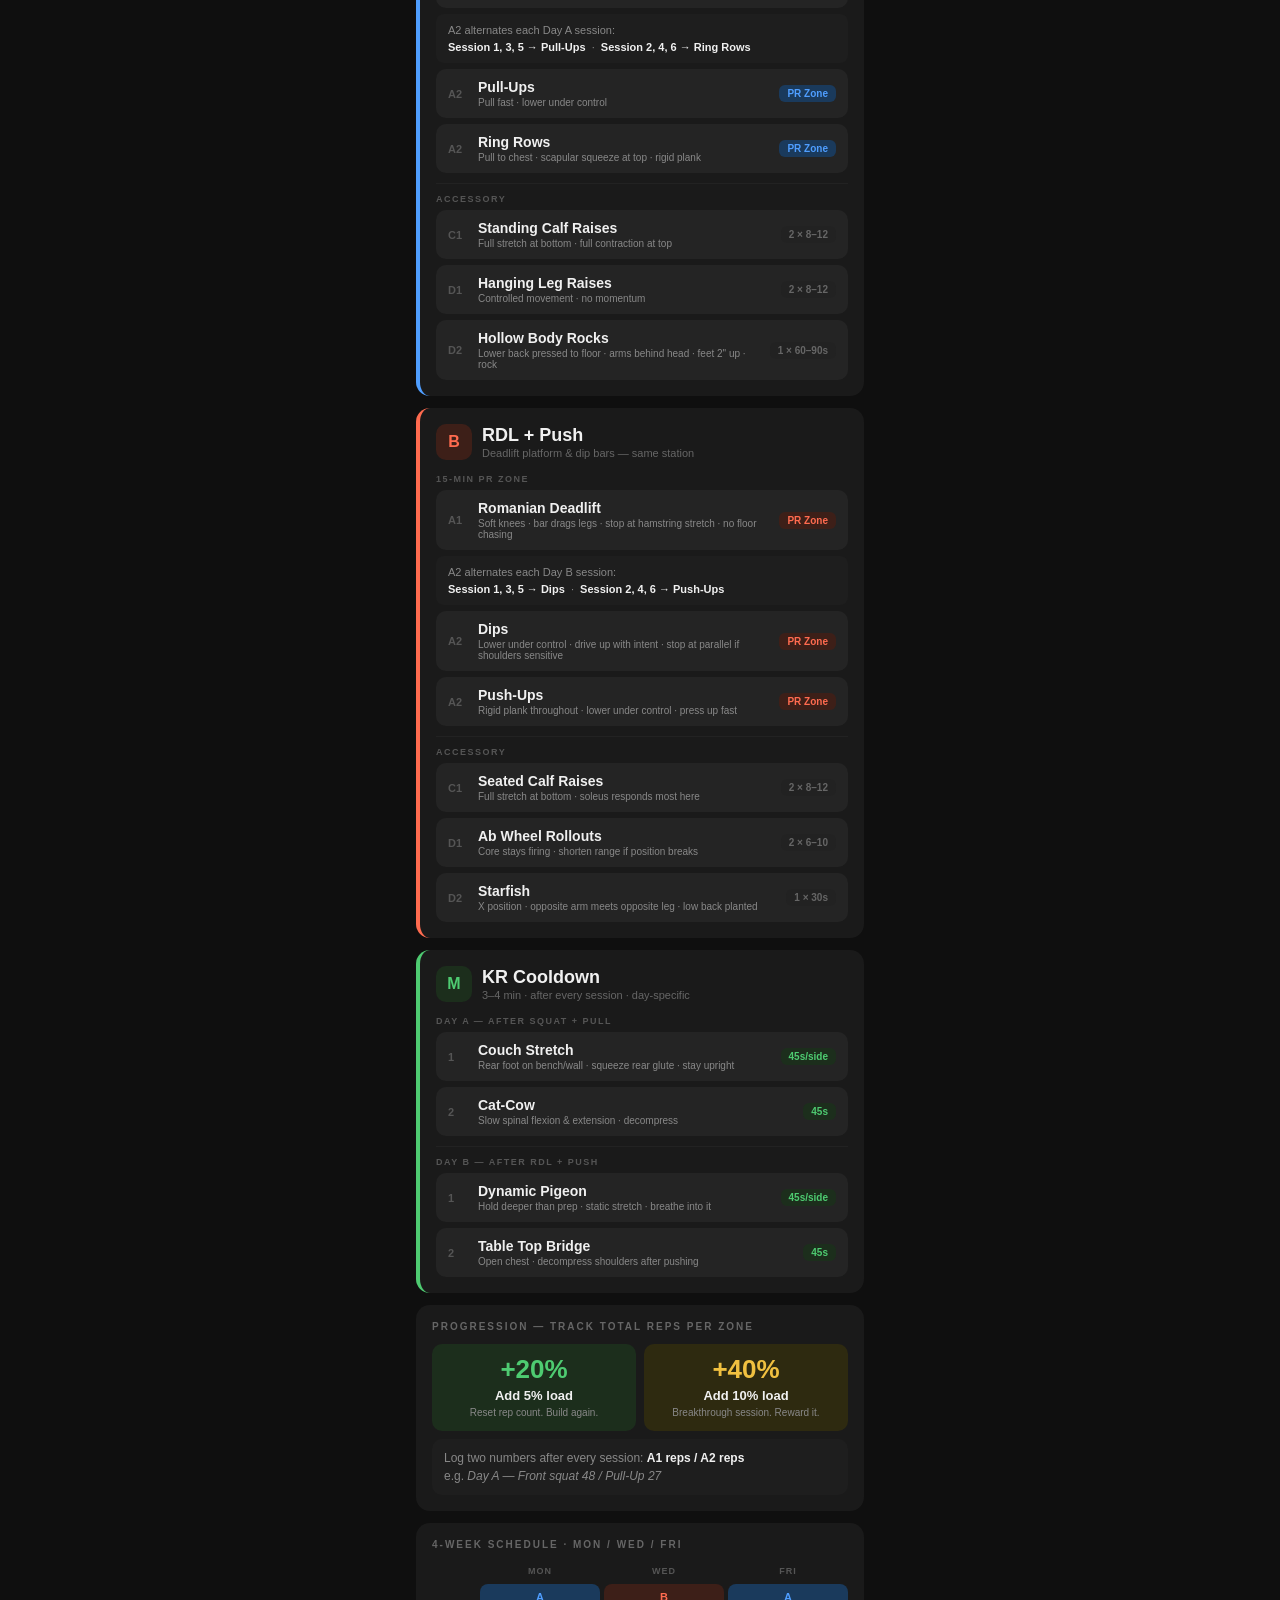
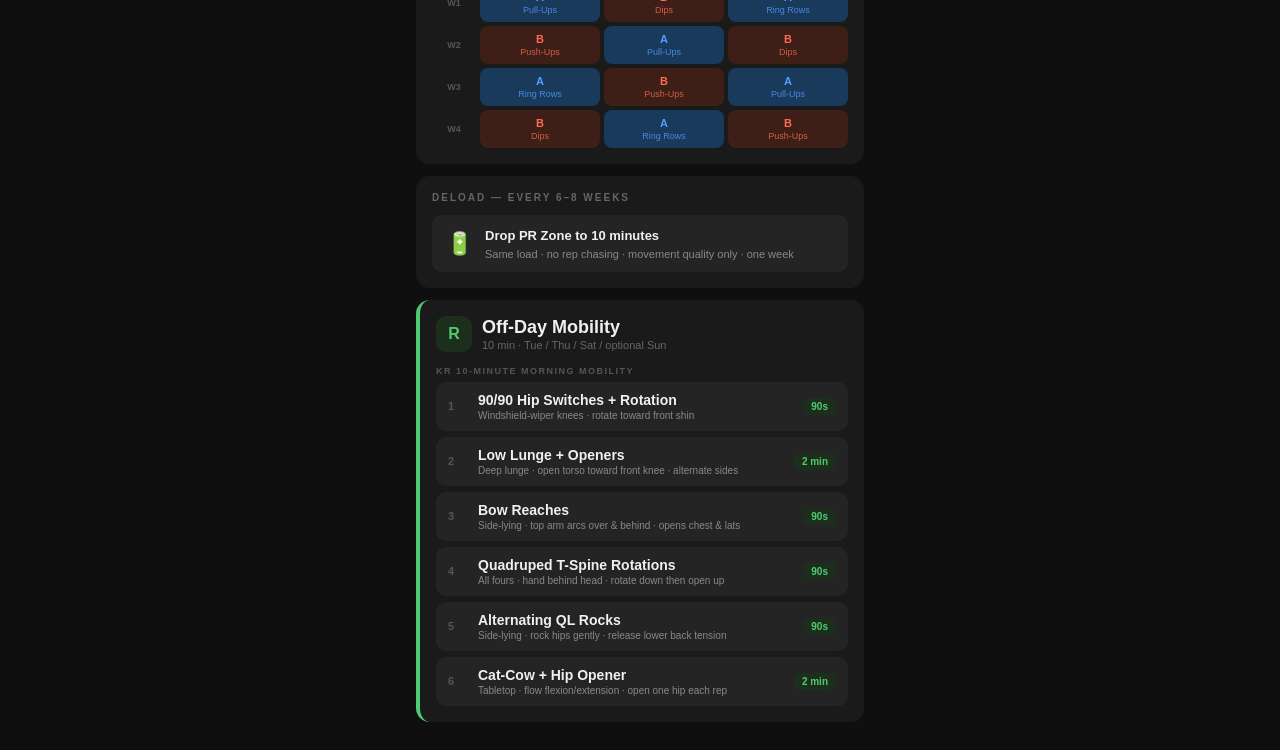
==== commit 7b5c8a03: "Add EDT + KR Method workout reference page" ====
--- a/index.html
+++ b/index.html
@@ -2,206 +2,928 @@
 <html lang="en">
 <head>
 <meta charset="UTF-8">
-<meta name="viewport" content="width=device-width, initial-scale=1.0, viewport-fit=cover, user-scalable=no">
-<meta name="apple-mobile-web-app-capable" content="yes">
-<meta name="apple-mobile-web-app-status-bar-style" content="black-translucent">
-<meta name="apple-mobile-web-app-title" content="Workout">
-<meta name="mobile-web-app-capable" content="yes">
-<meta name="theme-color" content="#000000">
-<meta name="color-scheme" content="dark">
-<meta name="format-detection" content="telephone=no">
-<meta http-equiv="Cache-Control" content="no-cache, no-store, must-revalidate">
-<meta http-equiv="Pragma" content="no-cache">
-<meta http-equiv="Expires" content="0">
-<link rel="manifest" href="manifest.json">
-<link rel="apple-touch-icon" href="assets/icons/icon-180.png">
-<link rel="apple-touch-icon" sizes="192x192" href="assets/icons/icon-192.png">
-<link rel="stylesheet" href="css/styles.css">
-<title>Workout</title>
+<meta name="viewport" content="width=device-width, initial-scale=1.0">
+<title>EDT — Gym Card</title>
+<style>
+  * { box-sizing: border-box; margin: 0; padding: 0; }
+
+  body {
+    background: #0f0f0f;
+    color: #f0f0f0;
+    font-family: -apple-system, BlinkMacSystemFont, 'Segoe UI', sans-serif;
+    padding: 16px;
+    max-width: 480px;
+    margin: 0 auto;
+  }
+
+  /* ── HEADER ── */
+  .header {
+    text-align: center;
+    margin-bottom: 20px;
+  }
+  .header h1 {
+    font-size: 13px;
+    font-weight: 600;
+    letter-spacing: 3px;
+    text-transform: uppercase;
+    color: #888;
+    margin-bottom: 4px;
+  }
+  .header h2 {
+    font-size: 22px;
+    font-weight: 800;
+    letter-spacing: -0.5px;
+  }
+
+  /* ── CARDS ── */
+  .card {
+    background: #1a1a1a;
+    border-radius: 14px;
+    padding: 16px;
+    margin-bottom: 12px;
+  }
+  .card-title {
+    font-size: 10px;
+    font-weight: 700;
+    letter-spacing: 2px;
+    text-transform: uppercase;
+    color: #666;
+    margin-bottom: 12px;
+  }
+
+  /* ── RULES STRIP ── */
+  .rules-grid {
+    display: grid;
+    grid-template-columns: 1fr 1fr;
+    gap: 8px;
+  }
+  .rule-item {
+    background: #242424;
+    border-radius: 10px;
+    padding: 10px 12px;
+  }
+  .rule-label {
+    font-size: 9px;
+    font-weight: 700;
+    letter-spacing: 1.5px;
+    text-transform: uppercase;
+    color: #555;
+    margin-bottom: 4px;
+  }
+  .rule-value {
+    font-size: 14px;
+    font-weight: 700;
+    line-height: 1.3;
+  }
+  .rule-sub {
+    font-size: 11px;
+    color: #888;
+    margin-top: 2px;
+    line-height: 1.3;
+  }
+
+  /* ── DAY CARDS ── */
+  .day-a { border-left: 4px solid #4f9eff; }
+  .day-b { border-left: 4px solid #ff6b4f; }
+  .day-m { border-left: 4px solid #4ecb71; }
+
+  .day-header {
+    display: flex;
+    align-items: center;
+    gap: 10px;
+    margin-bottom: 14px;
+  }
+  .day-badge {
+    width: 36px;
+    height: 36px;
+    border-radius: 10px;
+    display: flex;
+    align-items: center;
+    justify-content: center;
+    font-size: 16px;
+    font-weight: 900;
+    flex-shrink: 0;
+  }
+  .badge-a { background: #1a3a5c; color: #4f9eff; }
+  .badge-b { background: #3d1f18; color: #ff6b4f; }
+  .badge-m { background: #1c2e1c; color: #4ecb71; }
+
+  .day-title {
+    font-size: 18px;
+    font-weight: 800;
+  }
+  .day-subtitle {
+    font-size: 11px;
+    color: #666;
+    margin-top: 1px;
+  }
+
+  /* ── EXERCISE ROWS ── */
+  .exercise-block {
+    margin-bottom: 10px;
+  }
+  .ex-label {
+    font-size: 9px;
+    font-weight: 700;
+    letter-spacing: 1.5px;
+    text-transform: uppercase;
+    color: #555;
+    margin-bottom: 6px;
+  }
+  .ex-row {
+    display: flex;
+    align-items: center;
+    gap: 10px;
+    background: #242424;
+    border-radius: 10px;
+    padding: 10px 12px;
+    margin-bottom: 6px;
+  }
+  .ex-num {
+    font-size: 11px;
+    font-weight: 800;
+    width: 20px;
+    color: #555;
+    flex-shrink: 0;
+  }
+  .ex-name {
+    flex: 1;
+    font-size: 14px;
+    font-weight: 700;
+  }
+  .ex-note {
+    font-size: 10px;
+    color: #888;
+    margin-top: 2px;
+  }
+  .ex-tag {
+    font-size: 10px;
+    font-weight: 700;
+    padding: 3px 8px;
+    border-radius: 6px;
+    flex-shrink: 0;
+  }
+  .tag-pr-a { background: #1a3a5c; color: #4f9eff; }
+  .tag-pr-b { background: #3d1f18; color: #ff6b4f; }
+  .tag-fix { background: #222; color: #666; }
+  .tag-mob { background: #1c2e1c; color: #4ecb71; }
+
+  .alternate-note {
+    background: #1e1e1e;
+    border-radius: 8px;
+    padding: 8px 12px;
+    margin-bottom: 6px;
+    font-size: 11px;
+    color: #888;
+    line-height: 1.5;
+  }
+  .alternate-note span { color: #f0f0f0; font-weight: 600; }
+
+  /* ── TIMER RING ── */
+  .timer-row {
+    display: flex;
+    align-items: center;
+    justify-content: center;
+    gap: 20px;
+    padding: 14px 0 6px;
+  }
+  .timer-circle {
+    text-align: center;
+  }
+  .timer-num {
+    font-size: 36px;
+    font-weight: 900;
+    line-height: 1;
+  }
+  .timer-unit {
+    font-size: 10px;
+    font-weight: 700;
+    letter-spacing: 2px;
+    text-transform: uppercase;
+    color: #555;
+    margin-top: 2px;
+  }
+  .timer-divider {
+    font-size: 28px;
+    color: #333;
+    font-weight: 100;
+  }
+
+  /* ── REPS CADENCE ── */
+  .cadence {
+    display: flex;
+    align-items: center;
+    justify-content: center;
+    gap: 6px;
+    padding: 10px 0 4px;
+    flex-wrap: wrap;
+  }
+  .cadence-step {
+    display: flex;
+    flex-direction: column;
+    align-items: center;
+  }
+  .cadence-num {
+    font-size: 22px;
+    font-weight: 900;
+    line-height: 1;
+  }
+  .cadence-label {
+    font-size: 8px;
+    color: #555;
+    letter-spacing: 1px;
+    text-transform: uppercase;
+    margin-top: 2px;
+  }
+  .cadence-arrow {
+    font-size: 14px;
+    color: #333;
+    margin-top: -8px;
+  }
+  .cadence-step.fresh .cadence-num { color: #4f9eff; }
+  .cadence-step.mid .cadence-num   { color: #f0f0f0; }
+  .cadence-step.tired .cadence-num { color: #ff6b4f; }
+
+  /* ── REST SIGNALS ── */
+  .signal-list { display: flex; flex-direction: column; gap: 8px; }
+  .signal-row {
+    display: flex;
+    gap: 10px;
+    align-items: flex-start;
+    background: #242424;
+    border-radius: 10px;
+    padding: 10px 12px;
+  }
+  .signal-icon {
+    font-size: 18px;
+    flex-shrink: 0;
+    margin-top: 1px;
+  }
+  .signal-text { font-size: 13px; font-weight: 600; line-height: 1.4; }
+  .signal-sub  { font-size: 11px; color: #888; margin-top: 2px; line-height: 1.4; }
+
+  /* ── PROGRESSION ── */
+  .prog-grid {
+    display: grid;
+    grid-template-columns: 1fr 1fr;
+    gap: 8px;
+  }
+  .prog-card {
+    border-radius: 10px;
+    padding: 12px;
+    text-align: center;
+  }
+  .prog-card-20 { background: #1c2e1c; }
+  .prog-card-40 { background: #2e2a10; }
+  .prog-trigger {
+    font-size: 26px;
+    font-weight: 900;
+    line-height: 1;
+  }
+  .prog-trigger-20 { color: #4ecb71; }
+  .prog-trigger-40 { color: #f0c040; }
+  .prog-action {
+    font-size: 13px;
+    font-weight: 700;
+    margin-top: 6px;
+  }
+  .prog-sub {
+    font-size: 10px;
+    color: #888;
+    margin-top: 3px;
+    line-height: 1.3;
+  }
+
+  /* ── MONTH SCHEDULE ── */
+  .schedule-grid {
+    display: grid;
+    grid-template-columns: 44px repeat(3, 1fr);
+    gap: 4px;
+    font-size: 11px;
+  }
+  .sch-header {
+    text-align: center;
+    font-size: 9px;
+    font-weight: 700;
+    letter-spacing: 1px;
+    text-transform: uppercase;
+    color: #555;
+    padding: 4px 0;
+  }
+  .sch-week {
+    font-size: 9px;
+    font-weight: 700;
+    color: #555;
+    display: flex;
+    align-items: center;
+    justify-content: center;
+  }
+  .sch-cell {
+    border-radius: 8px;
+    padding: 6px 4px;
+    text-align: center;
+    font-weight: 700;
+    font-size: 11px;
+    line-height: 1.3;
+  }
+  .sch-a { background: #1a3a5c; color: #4f9eff; }
+  .sch-b { background: #3d1f18; color: #ff6b4f; }
+  .sch-cell .sch-sub { font-size: 9px; font-weight: 500; opacity: 0.8; }
+
+  /* ── DELOAD ── */
+  .deload-bar {
+    background: #242424;
+    border-radius: 10px;
+    padding: 12px 14px;
+    display: flex;
+    align-items: center;
+    gap: 12px;
+  }
+  .deload-icon { font-size: 22px; }
+  .deload-text { font-size: 13px; font-weight: 600; line-height: 1.4; }
+  .deload-sub  { font-size: 11px; color: #888; margin-top: 2px; }
+
+  /* ── DIVIDER ── */
+  .divider {
+    height: 1px;
+    background: #222;
+    margin: 10px 0;
+  }
+</style>
 </head>
 <body>
-<div class="wrap">
-  <h1>WORKOUT</h1>
-  <p class="sub">Hybrid Athlete</p>
-
-  <div class="tabs">
-    <button class="tab active-a" id="tab-a" onclick="show('a')">DAY A</button>
-    <button class="tab" id="tab-b" onclick="show('b')">DAY B</button>
-    <button class="tab" id="tab-c" onclick="show('c')">DAY C</button>
-    <button class="tab" id="tab-r" onclick="show('r')">RUN</button>
-  </div>
-
-  <div id="content">
-
-    <!-- DAY A -->
-    <div class="panel active" id="panel-a">
-      <div class="day-header">
-        <h2 class="color-a">DAY A: Quads & Vertical</h2>
-        <p>Focus: Quads, Vertical Push, Vertical Pull · Core + Calves</p>
-        <div class="session-meta">
-          <span class="sm-tag"><strong>7</strong> exercises</span>
-          <span class="sm-tag"><strong>22</strong> working sets</span>
-          <span class="sm-tag">~<strong>70</strong> min total</span>
-        </div>
-        <div class="warmup"><span style="color:var(--tint-red)">MOBILITY (~5 min): </span>World's Greatest Stretch: 1 × 5/side, Tempo: 2-3s each position (hips + thoracic for squats and dips) — 90/90 Hip Switches: 2 × 5/side, Tempo: 2-1-2-1 (hip rotation for leg press and Bulgarians) — Ankle Rockers: 2 × 8/side, Tempo: 2-1-2-1 (ankle dorsiflexion for squat depth and calf work) — Rest: no rest, flow between drills</div>
-        <div class="warmup"><span style="color:var(--tint-red)">WARM-UP: </span>Band Pull-Aparts: 2 × 20, Tempo: 1-0-1-1 (shoulder prep for dips and chin-ups) + Bodyweight Squats: 2 × 10, Tempo: 2-0-1-0 (quad activation before leg press) (Rest: 30s between sets)</div>
-      </div>
-      <div class="exercises">
-        <div class="ex-card"><div class="ex-top"><span class="ex-num num-a">01</span><div><div class="ex-slot">Core</div><div class="ex-name">Hanging Leg Raises</div></div></div><div class="ex-tags"><span class="tag tag-sets">2 × 10–12</span><span class="tag tag-meta">Tempo: 2-0-1-1</span><span class="tag tag-meta">Rest: 60s</span></div><p class="ex-tip">Dead hang, posterior pelvic tilt first, then raise legs. Control the descent — no swinging. Straight legs if possible, bent knees to scale down. The hang itself decompresses the spine. 2s lowering legs | 1s raising legs | 1s hold at top.</p></div>
-        <div class="ex-card"><div class="ex-top"><span class="ex-num num-a">02</span><div><div class="ex-slot">Quads</div><div class="ex-name">Leg Press</div></div></div><div class="ex-tags"><span class="tag tag-sets">3 × 6–8</span><span class="tag tag-meta">Tempo: 3-1-1-0</span><span class="tag tag-meta">Rest: 3m</span></div><p class="ex-tip">Feet shoulder-width, mid-platform. Lower the sled until knees hit 90° — full ROM, no half reps. Drive through the whole foot. Don't lock out knees at the top. Same weight across all 3 sets — pick a load where set 3 is a grind. Straight sets, no top/back-off complexity. 3s lowering | 1s pause | 1s up | no pause.</p></div>
-        <div class="ex-card"><div class="ex-top"><span class="ex-num num-a">03</span><div><div class="ex-slot">Quad Isolation</div><div class="ex-name">Leg Extensions</div></div></div><div class="ex-tags"><span class="tag tag-sets">3 × 10–12</span><span class="tag tag-meta">Tempo: 2-0-1-2</span><span class="tag tag-meta">Rest: 90s</span></div><p class="ex-tip">Adjust pad so it sits on your lower shin, just above the ankle. Extend fully and squeeze the quad hard at the top — hold 2s. Slow negative, don't let the weight drop. This isolates the quads in a higher rep range that the compounds don't cover, and brings quad volume above the minimum effective threshold. 2s lowering | 1s extending | 2s squeeze at lockout.</p></div>
-        <div class="ex-card"><div class="ex-top"><span class="ex-num num-a">04</span><div><div class="ex-slot">Vertical Push</div><div class="ex-name">Weighted Dips (Lean Forward)</div></div></div><div class="ex-tags"><span class="tag tag-sets">3 × 6–8</span><span class="tag tag-meta">Tempo: 3-1-1-0</span><span class="tag tag-meta">Rest: 3m</span></div><p class="ex-tip">Lean forward ~30° to shift emphasis to chest and front delts. Shoulders down and back, elbows track slightly outward. Lower until upper arm is parallel to floor, drive up. 3s lowering | 1s pause at bottom | 1s pressing up | no pause at top.</p></div>
-        <div class="ex-card"><div class="ex-top"><span class="ex-num num-a">05</span><div><div class="ex-slot">Vertical Pull</div><div class="ex-name">Weighted Chin-Ups</div></div></div><div class="ex-tags"><span class="tag tag-sets">4 × 6–8</span><span class="tag tag-meta">Tempo: 2-1-X-1</span><span class="tag tag-meta">Rest: 3m</span></div><p class="ex-tip">Drive elbows down to your pockets. No swinging or kipping. Last rep of last set: hold chin over bar for max time (aim 10–20s) — isometric peak contraction for lat density. 2s lowering | 1s pause at bottom | explosive pull up | 1s hold at top.</p></div>
-        <div class="ex-card"><div class="ex-top"><span class="ex-num num-a">06</span><div><div class="ex-slot">Calves + Side Delts Superset</div><div class="ex-name">Standing Calf Raises + Lateral Raises</div></div></div><div class="ex-tags"><span class="tag tag-sets">4 × 8–10 / 3 × 12–15</span><span class="tag tag-meta">Tempo: 2-2-1-2 / 2-0-1-1</span><span class="tag tag-meta">Rest: 90s after pair</span></div><p class="ex-tip">Calf Raises: Full stretch at the bottom, full squeeze at the top — pause 2s at both ends. Heavy weight, strict form, no bouncing. Standing position loads the gastrocnemius. 2s lowering heels | 2s pause at stretch | 1s pressing up | 2s squeeze at top. Lateral Raises: Slight forward lean, lead with elbows, raise to just above shoulder height. Lighter than Day B laterals — this is volume work for the side delts, not a max effort. 2s lowering | 1s raising | 1s hold at top.</p></div>
-      </div>
-    </div>
-
-    <!-- DAY B -->
-    <div class="panel" id="panel-b">
-      <div class="day-header">
-        <h2 class="color-b">DAY B: Arms & Shoulders</h2>
-        <p>Focus: Shoulders, Arms · Mandatory (face pulls + lateral raises are load-bearing)</p>
-        <div class="session-meta">
-          <span class="sm-tag"><strong>7</strong> exercises</span>
-          <span class="sm-tag"><strong>23</strong> working sets</span>
-          <span class="sm-tag">~<strong>70</strong> min total</span>
-        </div>
-        <div class="warmup"><span style="color:var(--tint-blue)">MOBILITY (~5 min): </span>Shoulder CARs: 3 rounds per arm (1 forward circle + 1 backward circle = 1 round), Tempo: 5s per circle (full shoulder ROM before OHP and lateral raises) — Quadruped Thoracic Rotations: 1 × 5/side, Tempo: 2s rotate + 2s hold (on all fours, hand behind head, rotate elbow to ceiling — keep hips square, only the upper back moves. Opens thoracic spine for OHP) — Wall Slides: 2 × 8, Tempo: 2-1-2-1 (scapular upward rotation for overhead reach and pressing) — Rest: no rest, flow between drills</div>
-        <div class="warmup"><span style="color:var(--tint-blue)">WARM-UP: </span>Band Pull-Aparts: 2 × 20, Tempo: 1-0-1-1 + Band External Rotations: 2 × 15/arm, Tempo: 1-1-1-0 (elbow pinned at 90°, rotate forearm out against band — dedicated rotator cuff work for shoulder health) + Light Lateral Raises: 2 × 15–20, Tempo: 1-0-1-0 (Rest: 30s between sets)</div>
-      </div>
-      <div class="exercises">
-        <div class="ex-card"><div class="ex-top"><span class="ex-num num-b">01</span><div><div class="ex-slot">Core</div><div class="ex-name">L-Sit Progression Holds</div></div></div><div class="ex-tags"><span class="tag tag-sets">3 × 15–20s</span><span class="tag tag-meta">Tempo: Isometric Hold</span><span class="tag tag-meta">Rest: 60s</span></div><p class="ex-tip">Parallel bars or dip handles. Lock arms straight, lift legs parallel to floor and hold. Scale: tuck L-sit (knees bent) → one leg extended → full L-sit. GST isometric — builds dense, flat abs without bulk. Trains rectus abdominis and TVA simultaneously.</p></div>
-        <div class="ex-card"><div class="ex-top"><span class="ex-num num-b">02</span><div><div class="ex-slot">Hip Stability (Frontal Plane)</div><div class="ex-name">Copenhagen Side Planks</div></div></div><div class="ex-tags"><span class="tag tag-sets">2 × 20–30s/side</span><span class="tag tag-meta">Tempo: Isometric Hold</span><span class="tag tag-meta">Rest: 60s</span></div><p class="ex-tip">Lie on your side, top leg on a bench with inner thigh resting on the edge. Lift your hips and hold — bottom leg hangs or tucks. This loads the hip adductors isometrically in the frontal plane — the plane your program is weakest in. Directly prevents groin strains and knee valgus during running. Scale: bent knee on bench (easier) → straight leg (harder) → bottom leg raised (hardest). Keep hips stacked, don't rotate.</p></div>
-        <div class="ex-card"><div class="ex-top"><span class="ex-num num-b">03</span><div><div class="ex-slot">Vertical Push</div><div class="ex-name">Standing Overhead Barbell Press</div></div></div><div class="ex-tags"><span class="tag tag-sets">3 × 6–8</span><span class="tag tag-meta">Tempo: 2-0-X-0</span><span class="tag tag-meta">Rest: 3m</span></div><p class="ex-tip">Squeeze glutes to protect lower back. Push head through the window at top. Controlled 2s lowering, then explosive press. Same weight all 3 sets. 2s lowering | explosive press up | no pause.</p></div>
-        <div class="ex-card"><div class="ex-top"><span class="ex-num num-b">04</span><div><div class="ex-slot">Vertical Pull</div><div class="ex-name">Neutral-Grip Pull-Ups</div></div></div><div class="ex-tags"><span class="tag tag-sets">3 × 8–10</span><span class="tag tag-meta">Tempo: 2-0-1-1</span><span class="tag tag-meta">Rest: 2m</span></div><p class="ex-tip">Palms facing each other (neutral grip). Pull until chin clears the bar, squeeze lats at the top. Neutral grip is easier on the shoulders than supinated chin-ups and shifts emphasis slightly toward the brachialis and lower lats. This balances the vertical push:pull ratio across the week. 2s lowering | 1s pulling up | 1s hold at top.</p></div>
-        <div class="ex-card"><div class="ex-top"><span class="ex-num num-b">05</span><div><div class="ex-slot">Width Builder</div><div class="ex-name">Lateral Raises</div></div></div><div class="ex-tags"><span class="tag tag-sets">3 × 10–12</span><span class="tag tag-meta">Tempo: 2-0-1-1</span><span class="tag tag-meta">Rest: 60s</span></div><p class="ex-tip">Slight forward lean, lead with elbows, raise to just above shoulder height. Controlled negative — don't just drop the weight. Go heavier than warm-up laterals, this is for growth. 2s lowering | 1s raising | 1s hold at top.</p></div>
-        <div class="ex-card"><div class="ex-top"><span class="ex-num num-b">06</span><div><div class="ex-slot">Rear Delts / Posture</div><div class="ex-name">Face Pulls</div></div></div><div class="ex-tags"><span class="tag tag-sets">3 × 12–15</span><span class="tag tag-meta">Tempo: 2-1-1-2</span><span class="tag tag-meta">Rest: 60s</span></div><p class="ex-tip">Pull towards your eyes. Rotate hands back at the end (double biceps pose). 2s letting rope return | 1s pause | 1s pulling to face | 2s squeeze in external rotation.</p></div>
-        <div class="ex-card"><div class="ex-top"><span class="ex-num num-b">07</span><div><div class="ex-slot">Arms Superset</div><div class="ex-name">Strict Barbell Curls + Overhead Cable Tricep Extensions</div></div></div><div class="ex-tags"><span class="tag tag-sets">3 × 10–12 / 3 × 10–12</span><span class="tag tag-meta">Tempo: 3-0-1-0 / 2-0-1-1</span><span class="tag tag-meta">Rest: 90s after pair</span></div><p class="ex-tip">Curls: Elbows pinned, no swinging. Extensions: Face away from cable, step forward into a split stance, elbows high by your ears — extend overhead until arms are straight, squeeze triceps. The overhead position loads the long head in a deep stretch — this is the biggest tricep head and what makes arms look thick from the side. Curls: 3s lowering | 1s curling up. Extensions: 2s lowering behind head | 1s extending overhead | 1s squeeze at lockout.</p></div>
-      </div>
-    </div>
-
-    <!-- DAY C -->
-    <div class="panel" id="panel-c">
-      <div class="day-header">
-        <h2 class="color-c">DAY C: Glutes, Hams & Horizontal</h2>
-        <p>Focus: Glutes, Hamstrings, Horizontal Push, Horizontal Pull · Core + Calves</p>
-        <div class="session-meta">
-          <span class="sm-tag"><strong>7</strong> exercises</span>
-          <span class="sm-tag"><strong>20</strong> working sets</span>
-          <span class="sm-tag">~<strong>60</strong> min total</span>
-        </div>
-        <div class="warmup"><span style="color:var(--tint-green)">MOBILITY (~5 min): </span>World's Greatest Stretch: 1 × 5/side, Tempo: 2-3s each position — 90/90 Hip Switches: 2 × 5/side, Tempo: 2-1-2-1 — Cat-Cow: 2 × 8, Tempo: 3-0-3-0 (spinal segmentation for the hinge pattern) — Rest: no rest, flow between drills</div>
-        <div class="warmup"><span style="color:var(--tint-green)">WARM-UP: </span>Band Pull-Aparts: 2 × 20, Tempo: 1-0-1-1 (shoulder health for bench and rows) + Glute Bridges: 2 × 10, Tempo: 2-1-1-2 (glute and hamstring activation for RDLs and hip thrusts) (Rest: 30s between sets)</div>
-      </div>
-      <div class="exercises">
-        <div class="ex-card"><div class="ex-top"><span class="ex-num num-c">01</span><div><div class="ex-slot">Core (Anti-Rotation)</div><div class="ex-name">Pallof Press</div></div></div><div class="ex-tags"><span class="tag tag-sets">2 × 10/side</span><span class="tag tag-meta">Tempo: 1-2-1-0</span><span class="tag tag-meta">Rest: 60s</span></div><p class="ex-tip">Cable at chest height, stand perpendicular to the machine. Press the handle straight out from your chest and hold — resist the rotation. The further you extend your arms, the harder it gets. Keep hips and shoulders square, brace your whole trunk. This trains the anti-rotation your core needs every running stride. 1s pressing out | 2s hold at full extension | 1s returning to chest.</p></div>
-        <div class="ex-card"><div class="ex-top"><span class="ex-num num-c">02</span><div><div class="ex-slot">Posterior Chain</div><div class="ex-name">Barbell Romanian Deadlift</div></div></div><div class="ex-tags"><span class="tag tag-sets">3 × 5</span><span class="tag tag-meta">Tempo: 3-1-X-1</span><span class="tag tag-meta">Rest: 3m</span></div><p class="ex-tip">Hinge at hips, push them back. Bar drags along your thighs — keep it in contact the whole way down. Slight knee bend, feel the deep hamstring stretch at the bottom — drive hips forward to lockout. Straight bar forces a longer moment arm than a trap bar, loading the hamstrings harder. Same weight all 3 sets — heavy but controlled. 3s lowering | 1s pause at stretch | explosive drive | 1s lockout.</p></div>
-        <div class="ex-card"><div class="ex-top"><span class="ex-num num-c">03</span><div><div class="ex-slot">Hamstrings</div><div class="ex-name">Lying Leg Curls</div></div></div><div class="ex-tags"><span class="tag tag-sets">2 × 10–12</span><span class="tag tag-meta">Tempo: 2-0-1-1</span><span class="tag tag-meta">Rest: 90s</span></div><p class="ex-tip">Lie face down, pad just above the ankles. Curl the weight up by squeezing your hamstrings — don't lift your hips off the pad. Slow negative, squeeze hard at the top. Isolates the hamstrings without glute or lower back involvement — fills the gap that RDLs and hip thrusts don't cover. 2s lowering | 1s curling up | 1s squeeze at top.</p></div>
-        <div class="ex-card"><div class="ex-top"><span class="ex-num num-c">04</span><div><div class="ex-slot">Horizontal Push</div><div class="ex-name">Incline Bench Press</div></div></div><div class="ex-tags"><span class="tag tag-sets">3 × 8–10</span><span class="tag tag-meta">Tempo: 2-1-1-0</span><span class="tag tag-meta">Rest: 2m</span></div><p class="ex-tip">Bar to upper chest (below collarbone). Control the descent strictly. Same weight all 3 sets — grind it out. Pairs with forward-lean dips on Day A for complete chest coverage. 2s lowering bar to chest | 1s pause at chest | 1s pressing up | no pause at lockout.</p></div>
-        <div class="ex-card"><div class="ex-top"><span class="ex-num num-c">05</span><div><div class="ex-slot">Horizontal Pull</div><div class="ex-name">Seated Cable Rows</div></div></div><div class="ex-tags"><span class="tag tag-sets">4 × 10–12</span><span class="tag tag-meta">Tempo: 2-0-1-1</span><span class="tag tag-meta">Rest: 2m</span></div><p class="ex-tip">Sit tall, chest up, feet braced. Pull handle to lower ribcage, squeeze shoulder blades together. Don't lean back — torso stays upright throughout. 2s releasing cable forward | 1s pulling to ribcage | 1s squeeze at top.</p></div>
-        <div class="ex-card"><div class="ex-top"><span class="ex-num num-c">06</span><div><div class="ex-slot">Glutes</div><div class="ex-name">Barbell Hip Thrusts</div></div></div><div class="ex-tags"><span class="tag tag-sets">3 × 8–10</span><span class="tag tag-meta">Tempo: 2-0-1-2</span><span class="tag tag-meta">Rest: 2m</span></div><p class="ex-tip">Upper back on bench, feet flat, shin vertical at the top. Drive through heels, squeeze glutes hard at lockout — hold 2s. Don't hyperextend the lower back — think "ribs down, belt buckle to chin." The #1 glute builder and your running injury insurance. Protects knees, powers uphill running, builds the posterior shelf. 2s lowering hips | 1s driving up | 2s squeeze at lockout.</p></div>
-        <div class="ex-card"><div class="ex-top"><span class="ex-num num-c">07</span><div><div class="ex-slot">Calves</div><div class="ex-name">Seated Calf Raises</div></div></div><div class="ex-tags"><span class="tag tag-sets">3 × 10–15</span><span class="tag tag-meta">Tempo: 2-2-1-2</span><span class="tag tag-meta">Rest: 90s</span></div><p class="ex-tip">Knee bent at 90° loads the soleus — the wider, deeper calf muscle that sits underneath the gastrocnemius and pushes it out, adding overall calf width. Full stretch at bottom, full squeeze at top. Pause at both ends. 2s lowering heels | 2s pause at stretch | 1s pressing up | 2s squeeze at top.</p></div>
-      </div>
-    </div>
-
-    <!-- RUN DAY -->
-    <div class="panel" id="panel-r">
-      <div class="day-header">
-        <h2 class="color-r">RUN DAY: Walk/Run Intervals</h2>
-        <p>Block 1 — Base Building · Tue / Thu / Sat</p>
-        <div class="session-meta">
-          <span class="sm-tag">Zone <strong>2</strong> effort</span>
-          <span class="sm-tag"><strong>3</strong> runs/week</span>
-          <span class="sm-tag">Mar 17 – Apr 13</span>
-        </div>
-        <div class="rules" style="margin-top:10px">
-          <h3 style="color:var(--tint-orange)">4-Week Progression</h3>
-          <div class="rules-grid">
-            <div class="rule"><span class="rule-num" style="color:var(--tint-orange)">W1</span><p><span>Walk 1:30 / Run 1:00</span> — Tue 35 min · Thu 35 min · Sat 40 min</p></div>
-            <div class="rule"><span class="rule-num" style="color:var(--tint-orange)">W2</span><p><span>Walk 1:15 / Run 1:15</span> — Tue 35 min · Thu 35 min · Sat 40 min</p></div>
-            <div class="rule"><span class="rule-num" style="color:var(--tint-orange)">W3</span><p><span>Walk 1:00 / Run 1:30</span> — Tue 35 min · Thu 35 min · Sat 45 min</p></div>
-            <div class="rule"><span class="rule-num" style="color:var(--tint-orange)">W4</span><p><span>DELOAD — Walk 1:00 / Run 1:30</span> — Tue 25 min · Thu 25 min · Sat 30 min walk only</p></div>
-          </div>
-        </div>
-      </div>
-      <div class="exercises">
-        <div class="ex-card"><div class="ex-top"><span class="ex-num num-r">01</span><div><div class="ex-slot">Pre-Run</div><div class="ex-name">Dynamic Warm-Up</div></div></div><div class="ex-tags"><span class="tag tag-sets">~3 min</span><span class="tag tag-meta">Tempo: Controlled</span></div><p class="ex-tip">Leg Swings: 10/side (front-to-back + side-to-side). Walking Lunges: 10 steps. High Knees: 20 steps. Ankle circles: 10/side. Don't static stretch cold muscles — save that for after.</p></div>
-        <div class="ex-card"><div class="ex-top"><span class="ex-num num-r">02</span><div><div class="ex-slot">The Session</div><div class="ex-name">Walk/Run Intervals</div></div></div><div class="ex-tags"><span class="tag tag-sets">See weekly progression above</span><span class="tag tag-meta">Saturday = "long" session (slightly longer)</span></div><p class="ex-tip">Walk briskly during walk phases — don't stroll. Run at a conversational pace during run phases — you should be able to speak in full sentences. If you can't talk, you're going too fast. Stay tall — don't hunch forward. Land midfoot, not on your heels. The walk/run ratio progresses each week — same easy effort, just more time running. Saturday is always the longest session to build endurance gradually. If a week feels hard, repeat it instead of progressing — consistency beats speed.</p></div>
-        <div class="ex-card"><div class="ex-top"><span class="ex-num num-r">03</span><div><div class="ex-slot">Post-Run</div><div class="ex-name">Cooldown Stretches</div></div></div><div class="ex-tags"><span class="tag tag-sets">~5 min</span><span class="tag tag-meta">Tempo: Static Holds, 30s each</span></div><p class="ex-tip">Standing Quad Stretch: 30s/side. Standing Calf Stretch (straight leg for gastroc, bent knee for soleus): 30s each/side. Kneeling Hip Flexor Stretch: 30s/side — same as your APT correction stretch, doubles as recovery. Hamstring doorway stretch or standing toe touch: 30s.</p></div>
-      </div>
-
-      <div class="rules" style="margin-top:14px">
-        <h3 style="color:var(--tint-orange)">Phase 1 — Build the Base (You Are Here · Block 1 of ~3)</h3>
-        <div class="rules-grid">
-          <div class="rule"><span class="rule-num" style="color:var(--tint-orange)">1.</span><p><span>Block 1 (now): </span>Walk 1:30 / Run 1:00 → progressing to Walk 1:00 / Run 1:30 by Week 3. Deload Week 4.</p></div>
-          <div class="rule"><span class="rule-num" style="color:var(--tint-orange)">2.</span><p><span>Block 2 (next): </span>Walk 0:45 / Run 2:00 → Walk 0:30 / Run 2:30. Introduce Saturday as a dedicated longer session.</p></div>
-          <div class="rule"><span class="rule-num" style="color:var(--tint-orange)">3.</span><p><span>Block 3: </span>Walk 0:30 / Run 3:00 → continuous running. Saturday long run reaches 30+ min nonstop.</p></div>
-          <div class="rule"><span class="rule-num" style="color:var(--tint-orange)">4.</span><p><span>Phase 1 complete when: </span>You can run 30 min continuously at a conversational pace with no walk breaks.</p></div>
-        </div>
-      </div>
-      <div class="rules" style="margin-top:10px">
-        <h3 style="color:var(--tint-orange)">Phase 2 — Build Mileage (3 Runs/Week)</h3>
-        <div class="rules-grid">
-          <div class="rule"><span class="rule-num" style="color:var(--tint-orange)">5.</span><p><span>Structure: </span>Tue = easy run (30 min) — Thu = easy run (30 min) — Sat = long run (start at 40 min, add 5 min every 2 weeks)</p></div>
-          <div class="rule"><span class="rule-num" style="color:var(--tint-orange)">6.</span><p><span>All runs are easy: </span>Zone 2, conversational pace. The long run is longer, not faster. Speed comes later — aerobic base comes first.</p></div>
-          <div class="rule"><span class="rule-num" style="color:var(--tint-orange)">7.</span><p><span>10% rule: </span>Never increase total weekly running time by more than 10% per week. Tendons and bones adapt slower than your lungs.</p></div>
-          <div class="rule"><span class="rule-num" style="color:var(--tint-orange)">8.</span><p><span>Phase 2 complete when: </span>Your long run reaches 75–80 min continuously (~8–9 km at easy pace)</p></div>
-        </div>
-      </div>
-      <div class="rules" style="margin-top:10px">
-        <h3 style="color:var(--tint-orange)">Phase 3 — Half Marathon Ready</h3>
-        <div class="rules-grid">
-          <div class="rule"><span class="rule-num" style="color:var(--tint-orange)">9.</span><p><span>Structure: </span>Tue = easy run (30–40 min) — Thu = easy run (30–40 min) — Sat = long run (build to 100–110 min)</p></div>
-          <div class="rule"><span class="rule-num" style="color:var(--tint-orange)">10.</span><p><span>Peak long run: </span>Once you can run 100–110 min continuously (roughly 16–18 km at easy pace), you are half marathon ready. You don't need to run 21 km in training.</p></div>
-          <div class="rule"><span class="rule-num" style="color:var(--tint-orange)">11.</span><p><span>Race week: </span>Cut all running volume in half the week before race day. Lift normally. Rest Friday and Saturday. Race Sunday.</p></div>
-        </div>
-      </div>
-    </div>
-
-  </div>
-
-  <div class="rules" style="margin-top:14px">
-    <h3 style="color:var(--label-tertiary)">Cooldown (Every Lifting Session)</h3>
-    <div class="cooldown-inner">
-      <div class="cooldown-header"><span class="cooldown-name">Dead Hangs</span><span class="tag tag-sets">2–3 × 30–45s</span><span class="tag tag-meta">Rest: 60s</span></div>
-      <p class="cooldown-desc">Decompress the spine after every session. Relax everything — shoulders, lats, hips. Grip work is a bonus.</p>
-    </div>
-  </div>
-
-  <!-- RULES -->
-  <div class="rules">
-    <h3 style="color:var(--tint-red)">Block 1 — Lifting Protocol (Weeks 1–4)</h3>
-    <div class="rules-grid">
-      <div class="rule"><span class="rule-num" style="color:var(--tint-red)">1.</span><p><span>Weeks 1–3 — Progressive Overload: </span>When you hit the top of the rep range on ALL sets of an exercise, add weight next session (2.5 kg upper, 5 kg lower). If you miss reps, stay at the same weight.</p></div>
-      <div class="rule"><span class="rule-num" style="color:var(--tint-red)">2.</span><p><span>Week 4 — Deload: </span>Same exercises, same weight. Cut sets in half — 4→2, 3→2, 2→1. Keep intensity, slash volume. You will come back stronger. Run deload matches (see Run tab).</p></div>
-      <div class="rule"><span class="rule-num" style="color:var(--tint-red)">3.</span><p><span>Priority This Block: </span>Hypertrophy is the #1 goal. Running is low-volume base building and should NOT compromise your lifting. If a run makes you too sore to lift, shorten or walk the next run.</p></div>
-    </div>
-  </div>
-
-  <div class="rules">
-    <h3>The Hybrid Athlete Rules</h3>
-    <div class="rules-grid">
-      <div class="rule"><span class="rule-num">1.</span><p><span>Lift Heavy, Lift Fast: </span>Heavy straight sets, 3–8 rep range on compounds. Chase strength per unit of fatigue, not volume.</p></div>
-      <div class="rule"><span class="rule-num">2.</span><p><span>The V-Taper: </span>Built by lats & delts, revealed by leanness. Pulls equal pushes.</p></div>
-      <div class="rule"><span class="rule-num">3.</span><p><span>Run Easy: </span>All running is zone 2 — conversational pace. The aerobic base reveals the physique and builds the engine. Never race your easy runs.</p></div>
-      <div class="rule"><span class="rule-num">4.</span><p><span>Recovery is Training: </span>Sunday is non-negotiable rest. Sleep 8–9+ hours — concurrent training demands more recovery. If legs are still sore on a run day, walk the full session instead — never skip, just scale down.</p></div>
-      <div class="rule"><span class="rule-num">5.</span><p><span>Fuel the Machine: </span>Protein 1.8–2.2 g/kg/day across 4+ meals. Don't skip carbs — glycogen depletion worsens the interference effect. Eat at maintenance or a slight surplus.</p></div>
-      <div class="rule"><span class="rule-num">6.</span><p><span>Tempo Key: </span>Eccentric – Pause Bottom – Concentric – Pause Top (e.g., 3-1-1-0). X = Explosive.</p></div>
-    </div>
-  </div>
-
-  <div class="rules" style="margin-top:14px">
-    <h3 style="color:var(--label-tertiary)">Weight Log Data</h3>
-    <div class="data-actions">
-      <button class="data-btn" onclick="exportWeights()">Export JSON</button>
-      <button class="data-btn" onclick="document.getElementById('import-file').click()">Import JSON</button>
-      <input type="file" id="import-file" accept=".json" style="display:none" onchange="importWeights(this)">
-    </div>
-  </div>
-
-  <p class="footer">3 Lifting Days + 3 Running Days + 1 Rest Day</p>
-</div>
-
-<script src="js/app.js"></script>
+
+<!-- HEADER -->
+<div class="header">
+  <h1>Escalating Density Training</h1>
+  <h2>Minimalist · Full-Body · 3×/Week</h2>
+</div>
+
+<!-- CORE RULES -->
+<div class="card">
+  <div class="card-title">Core Rules</div>
+  <div class="rules-grid">
+
+    <div class="rule-item">
+      <div class="rule-label">Load</div>
+      <div class="rule-value">10RM</div>
+      <div class="rule-sub">Weight you could do 10× to failure — never approach failure</div>
+    </div>
+
+    <div class="rule-item">
+      <div class="rule-label">PR Zone</div>
+      <div class="rule-value">15 min</div>
+      <div class="rule-sub">Alternate A1 ↔ A2 until timer ends</div>
+    </div>
+
+    <div class="rule-item">
+      <div class="rule-label">Starting Reps</div>
+      <div class="rule-value">5 reps</div>
+      <div class="rule-sub">Can start at 6–7 if weight feels light early on</div>
+    </div>
+
+    <div class="rule-item">
+      <div class="rule-label">Failure</div>
+      <div class="rule-value">Never</div>
+      <div class="rule-sub">Stop the set before form breaks down</div>
+    </div>
+
+  </div>
+</div>
+
+<!-- REP CADENCE -->
+<div class="card">
+  <div class="card-title">Rep Cadence Within the Block</div>
+  <div class="cadence">
+    <div class="cadence-step fresh">
+      <div class="cadence-num">6–7</div>
+      <div class="cadence-label">Fresh</div>
+    </div>
+    <div class="cadence-arrow">→</div>
+    <div class="cadence-step fresh">
+      <div class="cadence-num">5</div>
+      <div class="cadence-label">Default</div>
+    </div>
+    <div class="cadence-arrow">→</div>
+    <div class="cadence-step mid">
+      <div class="cadence-num">4</div>
+      <div class="cadence-label">Tired</div>
+    </div>
+    <div class="cadence-arrow">→</div>
+    <div class="cadence-step mid">
+      <div class="cadence-num">3</div>
+      <div class="cadence-label"></div>
+    </div>
+    <div class="cadence-arrow">→</div>
+    <div class="cadence-step tired">
+      <div class="cadence-num">2</div>
+      <div class="cadence-label"></div>
+    </div>
+    <div class="cadence-arrow">→</div>
+    <div class="cadence-step tired">
+      <div class="cadence-num">1</div>
+      <div class="cadence-label">Grind</div>
+    </div>
+  </div>
+  <div style="font-size:11px; color:#555; text-align:center; margin-top:8px;">Reduce naturally as fatigue builds — this is expected and correct</div>
+</div>
+
+<!-- REST SIGNALS -->
+<div class="card">
+  <div class="card-title">When to Transition — 3 Signals</div>
+  <div class="signal-list">
+
+    <div class="signal-row">
+      <div class="signal-icon">👃</div>
+      <div>
+        <div class="signal-text">Breathing test</div>
+        <div class="signal-sub">Can you take one full breath through the nose and brace? Yes → go. Still gasping → wait.</div>
+      </div>
+    </div>
+
+    <div class="signal-row">
+      <div class="signal-icon">💪</div>
+      <div>
+        <div class="signal-text">Bracing test</div>
+        <div class="signal-sub">Before squatting or pulling: take a breath, create pressure, brace. Feels solid → go. Feels weak → wait 10 sec.</div>
+      </div>
+    </div>
+
+    <div class="signal-row">
+      <div class="signal-icon">🎯</div>
+      <div>
+        <div class="signal-text">Quality check</div>
+        <div class="signal-sub">"Can I do 5 clean reps right now?" Honest yes → go. Honest no → wait 10–15 sec and ask again.</div>
+      </div>
+    </div>
+
+  </div>
+  <div style="display:flex; justify-content:space-between; margin-top:10px; padding: 0 4px;">
+    <div style="text-align:center">
+      <div style="font-size:18px; font-weight:800; color:#4f9eff;">15–25s</div>
+      <div style="font-size:9px; color:#555; letter-spacing:1px; text-transform:uppercase;">Min 0–5</div>
+    </div>
+    <div style="text-align:center">
+      <div style="font-size:18px; font-weight:800;">30–45s</div>
+      <div style="font-size:9px; color:#555; letter-spacing:1px; text-transform:uppercase;">Min 5–10</div>
+    </div>
+    <div style="text-align:center">
+      <div style="font-size:18px; font-weight:800; color:#ff6b4f;">45–90s</div>
+      <div style="font-size:9px; color:#555; letter-spacing:1px; text-transform:uppercase;">Min 10–15</div>
+    </div>
+  </div>
+</div>
+
+<!-- MOBILITY PREP -->
+<div class="card day-m">
+  <div class="day-header">
+    <div class="day-badge badge-m">M</div>
+    <div>
+      <div class="day-title">KR Mobility Prep</div>
+      <div class="day-subtitle">7 min · before every session · day-specific</div>
+    </div>
+  </div>
+
+  <div class="exercise-block">
+    <div class="ex-label">Day A — Squat + Pull Days</div>
+
+    <div class="ex-row">
+      <div class="ex-num">1</div>
+      <div style="flex:1">
+        <div class="ex-name">Cat-Cow + Hip Opener</div>
+        <div class="ex-note">Tabletop · flow flexion/extension · open one hip each rep</div>
+      </div>
+      <div class="ex-tag tag-mob">90s</div>
+    </div>
+
+    <div class="ex-row">
+      <div class="ex-num">2</div>
+      <div style="flex:1">
+        <div class="ex-name">World's Greatest Stretch</div>
+        <div class="ex-note">High plank · foot to hand · elbow down · reach up</div>
+      </div>
+      <div class="ex-tag tag-mob">45s/side</div>
+    </div>
+
+    <div class="ex-row">
+      <div class="ex-num">3</div>
+      <div style="flex:1">
+        <div class="ex-name">Deep Cossack Squats</div>
+        <div class="ex-note">Wide stance · shift side to side · straight leg toes up</div>
+      </div>
+      <div class="ex-tag tag-mob">60s</div>
+    </div>
+
+    <div class="ex-row">
+      <div class="ex-num">4</div>
+      <div style="flex:1">
+        <div class="ex-name">Quadruped T-Spine Rotations</div>
+        <div class="ex-note">All fours · hand behind head · rotate down then open up</div>
+      </div>
+      <div class="ex-tag tag-mob">60s</div>
+    </div>
+
+    <div class="ex-row">
+      <div class="ex-num">5</div>
+      <div style="flex:1">
+        <div class="ex-name">Scapular Pull-Up Activation</div>
+        <div class="ex-note">Hang · depress & retract scaps · no elbow bend</div>
+      </div>
+      <div class="ex-tag tag-mob">30s</div>
+    </div>
+  </div>
+
+  <div class="divider"></div>
+
+  <div class="exercise-block" style="margin-bottom:0">
+    <div class="ex-label">Day B — RDL + Push Days</div>
+
+    <div class="ex-row">
+      <div class="ex-num">1</div>
+      <div style="flex:1">
+        <div class="ex-name">90/90 Hip Switches + Rotation</div>
+        <div class="ex-note">Seated · windshield-wiper knees · rotate toward front shin</div>
+      </div>
+      <div class="ex-tag tag-mob">90s</div>
+    </div>
+
+    <div class="ex-row">
+      <div class="ex-num">2</div>
+      <div style="flex:1">
+        <div class="ex-name">Dynamic Pigeon</div>
+        <div class="ex-note">High plank · leg up & back · knee forward · lower torso</div>
+      </div>
+      <div class="ex-tag tag-mob">45s/side</div>
+    </div>
+
+    <div class="ex-row">
+      <div class="ex-num">3</div>
+      <div style="flex:1">
+        <div class="ex-name">Table Top Bridge</div>
+        <div class="ex-note">Palms behind · drive hips up · squeeze glutes · gaze forward</div>
+      </div>
+      <div class="ex-tag tag-mob">60s</div>
+    </div>
+
+    <div class="ex-row">
+      <div class="ex-num">4</div>
+      <div style="flex:1">
+        <div class="ex-name">Bow Reaches</div>
+        <div class="ex-note">Side-lying · top arm arcs over & behind · opens chest & lats</div>
+      </div>
+      <div class="ex-tag tag-mob">60s</div>
+    </div>
+
+    <div class="ex-row" style="margin-bottom:0">
+      <div class="ex-num">5</div>
+      <div style="flex:1">
+        <div class="ex-name">Push-Up + Downward Dog</div>
+        <div class="ex-note">Push-up · press back to downward dog · heels down · flow</div>
+      </div>
+      <div class="ex-tag tag-mob">30s</div>
+    </div>
+  </div>
+</div>
+
+<!-- DAY A -->
+<div class="card day-a">
+  <div class="day-header">
+    <div class="day-badge badge-a">A</div>
+    <div>
+      <div class="day-title">Squat + Pull</div>
+      <div class="day-subtitle">Squat rack, slant board & pull-up bar — same station</div>
+    </div>
+  </div>
+
+  <div class="exercise-block">
+    <div class="ex-label">15-Min PR Zone</div>
+
+    <div class="ex-row">
+      <div class="ex-num">A1</div>
+      <div style="flex:1">
+        <div class="ex-name">Front Squat (slant)</div>
+        <div class="ex-note">Elbows high · bar secure · control descent · drive up · no crashing</div>
+      </div>
+      <div class="ex-tag tag-pr-a">PR Zone</div>
+    </div>
+
+    <div class="alternate-note">
+      A2 alternates each Day A session:<br>
+      <span>Session 1, 3, 5 → Pull-Ups</span> &nbsp;·&nbsp; <span>Session 2, 4, 6 → Ring Rows</span>
+    </div>
+
+    <div class="ex-row">
+      <div class="ex-num">A2</div>
+      <div style="flex:1">
+        <div class="ex-name">Pull-Ups</div>
+        <div class="ex-note">Pull fast · lower under control</div>
+      </div>
+      <div class="ex-tag tag-pr-a">PR Zone</div>
+    </div>
+
+    <div class="ex-row">
+      <div class="ex-num">A2</div>
+      <div style="flex:1">
+        <div class="ex-name">Ring Rows</div>
+        <div class="ex-note">Pull to chest · scapular squeeze at top · rigid plank</div>
+      </div>
+      <div class="ex-tag tag-pr-a">PR Zone</div>
+    </div>
+  </div>
+
+  <div class="divider"></div>
+
+  <div class="exercise-block" style="margin-bottom:0">
+    <div class="ex-label">Accessory</div>
+    <div class="ex-row">
+      <div class="ex-num">C1</div>
+      <div style="flex:1">
+        <div class="ex-name">Standing Calf Raises</div>
+        <div class="ex-note">Full stretch at bottom · full contraction at top</div>
+      </div>
+      <div class="ex-tag tag-fix">2 × 8–12</div>
+    </div>
+    <div class="ex-row">
+      <div class="ex-num">D1</div>
+      <div style="flex:1">
+        <div class="ex-name">Hanging Leg Raises</div>
+        <div class="ex-note">Controlled movement · no momentum</div>
+      </div>
+      <div class="ex-tag tag-fix">2 × 8–12</div>
+    </div>
+    <div class="ex-row" style="margin-bottom:0">
+      <div class="ex-num">D2</div>
+      <div style="flex:1">
+        <div class="ex-name">Hollow Body Rocks</div>
+        <div class="ex-note">Lower back pressed to floor · arms behind head · feet 2" up · rock</div>
+      </div>
+      <div class="ex-tag tag-fix">1 × 60–90s</div>
+    </div>
+  </div>
+</div>
+
+<!-- DAY B -->
+<div class="card day-b">
+  <div class="day-header">
+    <div class="day-badge badge-b">B</div>
+    <div>
+      <div class="day-title">RDL + Push</div>
+      <div class="day-subtitle">Deadlift platform & dip bars — same station</div>
+    </div>
+  </div>
+
+  <div class="exercise-block">
+    <div class="ex-label">15-Min PR Zone</div>
+
+    <div class="ex-row">
+      <div class="ex-num">A1</div>
+      <div style="flex:1">
+        <div class="ex-name">Romanian Deadlift</div>
+        <div class="ex-note">Soft knees · bar drags legs · stop at hamstring stretch · no floor chasing</div>
+      </div>
+      <div class="ex-tag tag-pr-b">PR Zone</div>
+    </div>
+
+    <div class="alternate-note">
+      A2 alternates each Day B session:<br>
+      <span>Session 1, 3, 5 → Dips</span> &nbsp;·&nbsp; <span>Session 2, 4, 6 → Push-Ups</span>
+    </div>
+
+    <div class="ex-row">
+      <div class="ex-num">A2</div>
+      <div style="flex:1">
+        <div class="ex-name">Dips</div>
+        <div class="ex-note">Lower under control · drive up with intent · stop at parallel if shoulders sensitive</div>
+      </div>
+      <div class="ex-tag tag-pr-b">PR Zone</div>
+    </div>
+
+    <div class="ex-row">
+      <div class="ex-num">A2</div>
+      <div style="flex:1">
+        <div class="ex-name">Push-Ups</div>
+        <div class="ex-note">Rigid plank throughout · lower under control · press up fast</div>
+      </div>
+      <div class="ex-tag tag-pr-b">PR Zone</div>
+    </div>
+  </div>
+
+  <div class="divider"></div>
+
+  <div class="exercise-block" style="margin-bottom:0">
+    <div class="ex-label">Accessory</div>
+    <div class="ex-row">
+      <div class="ex-num">C1</div>
+      <div style="flex:1">
+        <div class="ex-name">Seated Calf Raises</div>
+        <div class="ex-note">Full stretch at bottom · soleus responds most here</div>
+      </div>
+      <div class="ex-tag tag-fix">2 × 8–12</div>
+    </div>
+    <div class="ex-row">
+      <div class="ex-num">D1</div>
+      <div style="flex:1">
+        <div class="ex-name">Ab Wheel Rollouts</div>
+        <div class="ex-note">Core stays firing · shorten range if position breaks</div>
+      </div>
+      <div class="ex-tag tag-fix">2 × 6–10</div>
+    </div>
+    <div class="ex-row" style="margin-bottom:0">
+      <div class="ex-num">D2</div>
+      <div style="flex:1">
+        <div class="ex-name">Starfish</div>
+        <div class="ex-note">X position · opposite arm meets opposite leg · low back planted</div>
+      </div>
+      <div class="ex-tag tag-fix">1 × 30s</div>
+    </div>
+  </div>
+</div>
+
+<!-- COOLDOWN -->
+<div class="card day-m">
+  <div class="day-header">
+    <div class="day-badge badge-m">M</div>
+    <div>
+      <div class="day-title">KR Cooldown</div>
+      <div class="day-subtitle">3–4 min · after every session · day-specific</div>
+    </div>
+  </div>
+
+  <div class="exercise-block">
+    <div class="ex-label">Day A — After Squat + Pull</div>
+    <div class="ex-row">
+      <div class="ex-num">1</div>
+      <div style="flex:1">
+        <div class="ex-name">Couch Stretch</div>
+        <div class="ex-note">Rear foot on bench/wall · squeeze rear glute · stay upright</div>
+      </div>
+      <div class="ex-tag tag-mob">45s/side</div>
+    </div>
+    <div class="ex-row">
+      <div class="ex-num">2</div>
+      <div style="flex:1">
+        <div class="ex-name">Cat-Cow</div>
+        <div class="ex-note">Slow spinal flexion & extension · decompress</div>
+      </div>
+      <div class="ex-tag tag-mob">45s</div>
+    </div>
+  </div>
+
+  <div class="divider"></div>
+
+  <div class="exercise-block" style="margin-bottom:0">
+    <div class="ex-label">Day B — After RDL + Push</div>
+    <div class="ex-row">
+      <div class="ex-num">1</div>
+      <div style="flex:1">
+        <div class="ex-name">Dynamic Pigeon</div>
+        <div class="ex-note">Hold deeper than prep · static stretch · breathe into it</div>
+      </div>
+      <div class="ex-tag tag-mob">45s/side</div>
+    </div>
+    <div class="ex-row" style="margin-bottom:0">
+      <div class="ex-num">2</div>
+      <div style="flex:1">
+        <div class="ex-name">Table Top Bridge</div>
+        <div class="ex-note">Open chest · decompress shoulders after pushing</div>
+      </div>
+      <div class="ex-tag tag-mob">45s</div>
+    </div>
+  </div>
+</div>
+
+<!-- PROGRESSION -->
+<div class="card">
+  <div class="card-title">Progression — Track Total Reps Per Zone</div>
+  <div class="prog-grid">
+    <div class="prog-card prog-card-20">
+      <div class="prog-trigger prog-trigger-20">+20%</div>
+      <div class="prog-action">Add 5% load</div>
+      <div class="prog-sub">Reset rep count. Build again.</div>
+    </div>
+    <div class="prog-card prog-card-40">
+      <div class="prog-trigger prog-trigger-40">+40%</div>
+      <div class="prog-action">Add 10% load</div>
+      <div class="prog-sub">Breakthrough session. Reward it.</div>
+    </div>
+  </div>
+  <div style="background:#1e1e1e; border-radius:10px; padding:10px 12px; margin-top:8px; font-size:12px; color:#888; line-height:1.5;">
+    Log two numbers after every session: <strong style="color:#f0f0f0;">A1 reps / A2 reps</strong><br>
+    e.g. <em>Day A — Front squat 48 / Pull-Up 27</em>
+  </div>
+</div>
+
+<!-- MONTH SCHEDULE -->
+<div class="card">
+  <div class="card-title">4-Week Schedule · Mon / Wed / Fri</div>
+  <div class="schedule-grid">
+    <div class="sch-header"></div>
+    <div class="sch-header">MON</div>
+    <div class="sch-header">WED</div>
+    <div class="sch-header">FRI</div>
+
+    <div class="sch-week">W1</div>
+    <div class="sch-cell sch-a">A<div class="sch-sub">Pull-Ups</div></div>
+    <div class="sch-cell sch-b">B<div class="sch-sub">Dips</div></div>
+    <div class="sch-cell sch-a">A<div class="sch-sub">Ring Rows</div></div>
+
+    <div class="sch-week">W2</div>
+    <div class="sch-cell sch-b">B<div class="sch-sub">Push-Ups</div></div>
+    <div class="sch-cell sch-a">A<div class="sch-sub">Pull-Ups</div></div>
+    <div class="sch-cell sch-b">B<div class="sch-sub">Dips</div></div>
+
+    <div class="sch-week">W3</div>
+    <div class="sch-cell sch-a">A<div class="sch-sub">Ring Rows</div></div>
+    <div class="sch-cell sch-b">B<div class="sch-sub">Push-Ups</div></div>
+    <div class="sch-cell sch-a">A<div class="sch-sub">Pull-Ups</div></div>
+
+    <div class="sch-week">W4</div>
+    <div class="sch-cell sch-b">B<div class="sch-sub">Dips</div></div>
+    <div class="sch-cell sch-a">A<div class="sch-sub">Ring Rows</div></div>
+    <div class="sch-cell sch-b">B<div class="sch-sub">Push-Ups</div></div>
+  </div>
+</div>
+
+<!-- DELOAD -->
+<div class="card">
+  <div class="card-title">Deload — Every 6–8 Weeks</div>
+  <div class="deload-bar">
+    <div class="deload-icon">🔋</div>
+    <div>
+      <div class="deload-text">Drop PR Zone to <strong>10 minutes</strong></div>
+      <div class="deload-sub">Same load · no rep chasing · movement quality only · one week</div>
+    </div>
+  </div>
+</div>
+
+<!-- OFF-DAY MOBILITY -->
+<div class="card day-m">
+  <div class="day-header">
+    <div class="day-badge badge-m">R</div>
+    <div>
+      <div class="day-title">Off-Day Mobility</div>
+      <div class="day-subtitle">10 min · Tue / Thu / Sat / optional Sun</div>
+    </div>
+  </div>
+
+  <div class="exercise-block" style="margin-bottom:0">
+    <div class="ex-label">KR 10-Minute Morning Mobility</div>
+
+    <div class="ex-row">
+      <div class="ex-num">1</div>
+      <div style="flex:1">
+        <div class="ex-name">90/90 Hip Switches + Rotation</div>
+        <div class="ex-note">Windshield-wiper knees · rotate toward front shin</div>
+      </div>
+      <div class="ex-tag tag-mob">90s</div>
+    </div>
+
+    <div class="ex-row">
+      <div class="ex-num">2</div>
+      <div style="flex:1">
+        <div class="ex-name">Low Lunge + Openers</div>
+        <div class="ex-note">Deep lunge · open torso toward front knee · alternate sides</div>
+      </div>
+      <div class="ex-tag tag-mob">2 min</div>
+    </div>
+
+    <div class="ex-row">
+      <div class="ex-num">3</div>
+      <div style="flex:1">
+        <div class="ex-name">Bow Reaches</div>
+        <div class="ex-note">Side-lying · top arm arcs over & behind · opens chest & lats</div>
+      </div>
+      <div class="ex-tag tag-mob">90s</div>
+    </div>
+
+    <div class="ex-row">
+      <div class="ex-num">4</div>
+      <div style="flex:1">
+        <div class="ex-name">Quadruped T-Spine Rotations</div>
+        <div class="ex-note">All fours · hand behind head · rotate down then open up</div>
+      </div>
+      <div class="ex-tag tag-mob">90s</div>
+    </div>
+
+    <div class="ex-row">
+      <div class="ex-num">5</div>
+      <div style="flex:1">
+        <div class="ex-name">Alternating QL Rocks</div>
+        <div class="ex-note">Side-lying · rock hips gently · release lower back tension</div>
+      </div>
+      <div class="ex-tag tag-mob">90s</div>
+    </div>
+
+    <div class="ex-row" style="margin-bottom:0">
+      <div class="ex-num">6</div>
+      <div style="flex:1">
+        <div class="ex-name">Cat-Cow + Hip Opener</div>
+        <div class="ex-note">Tabletop · flow flexion/extension · open one hip each rep</div>
+      </div>
+      <div class="ex-tag tag-mob">2 min</div>
+    </div>
+  </div>
+</div>
+
 </body>
 </html>
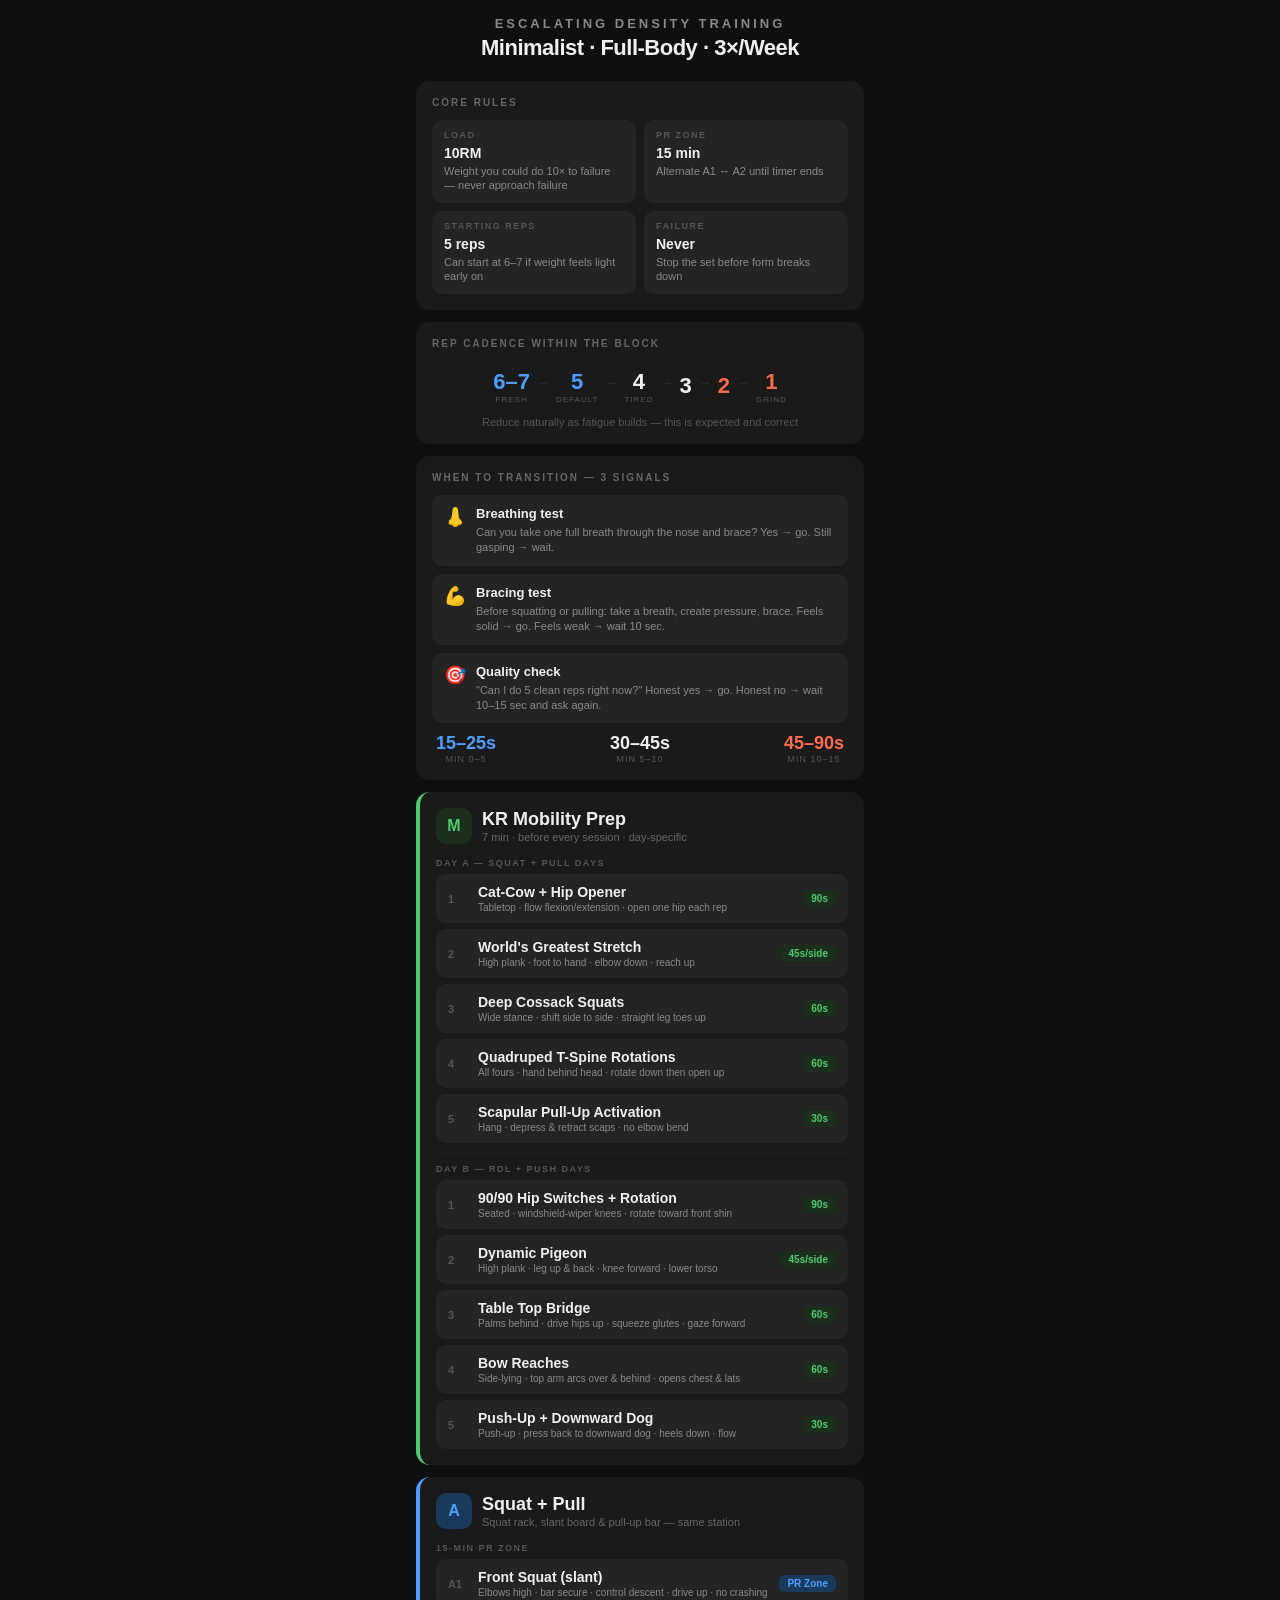
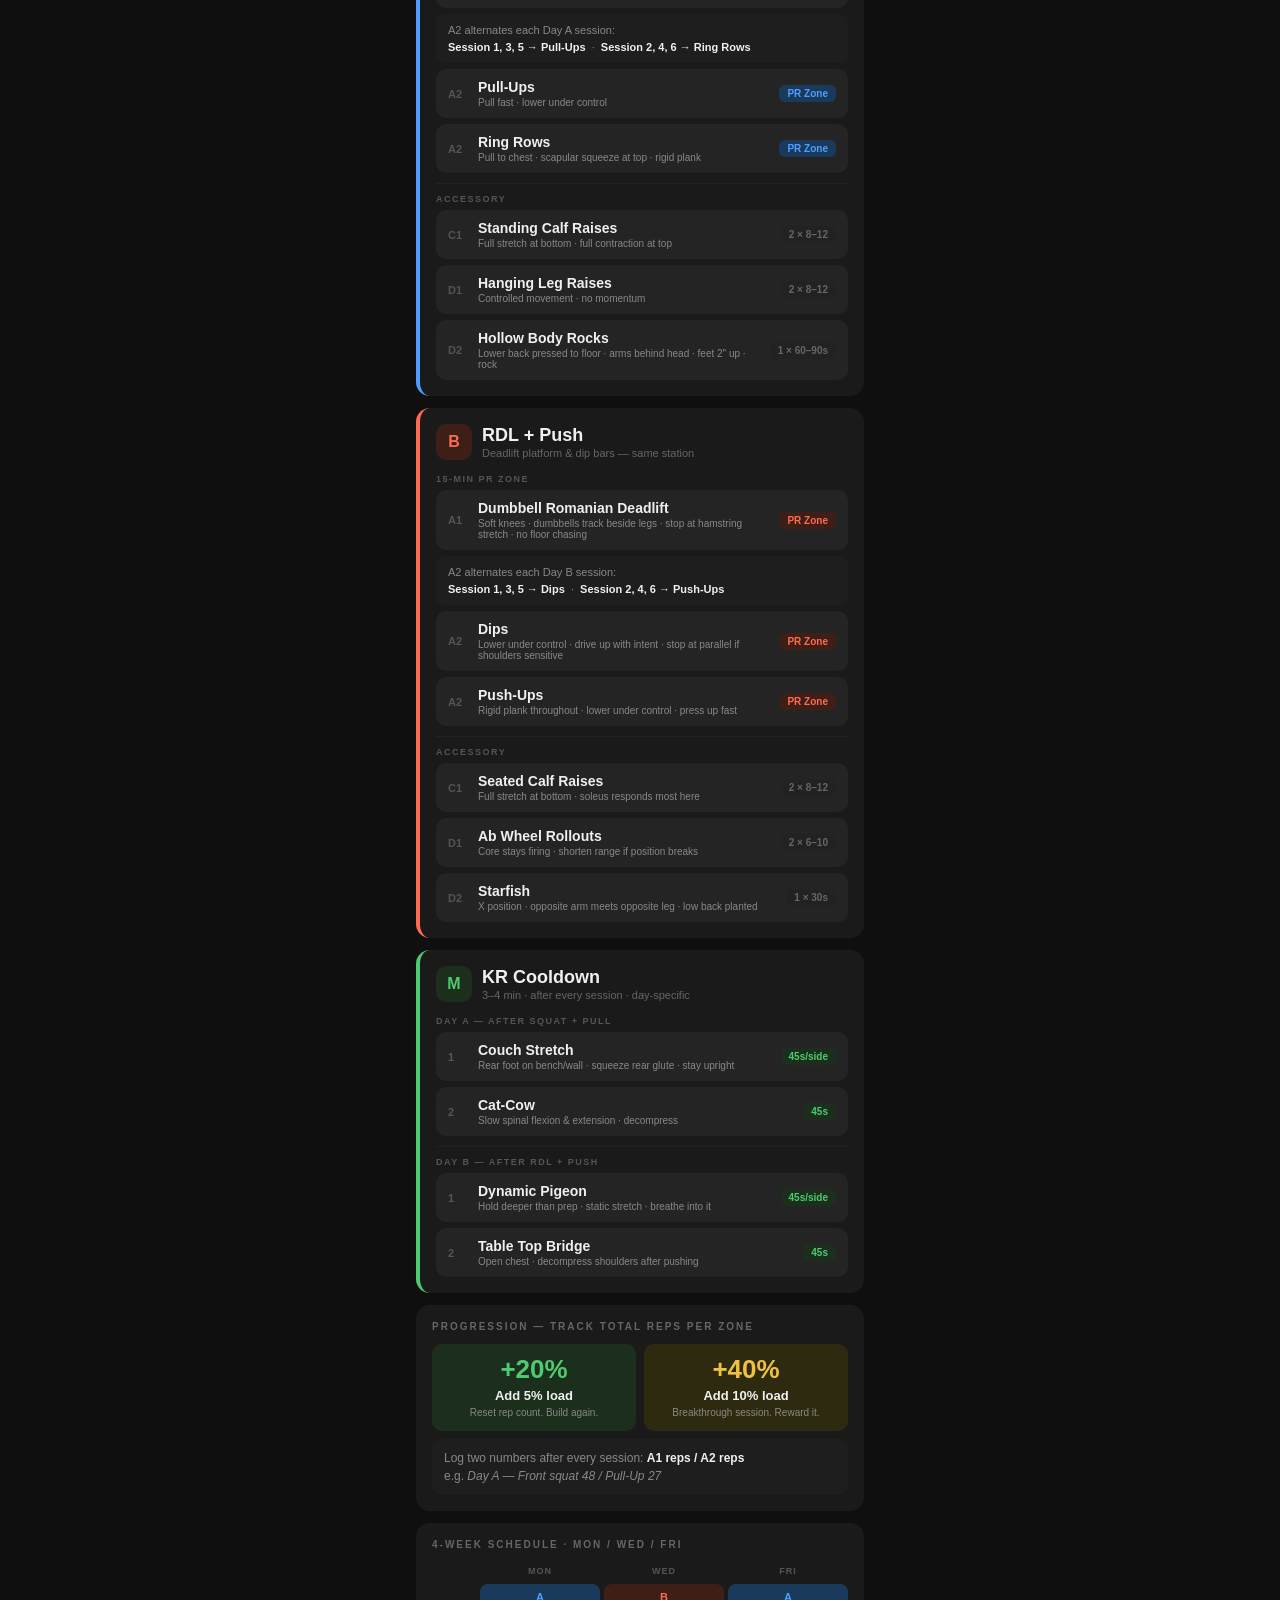
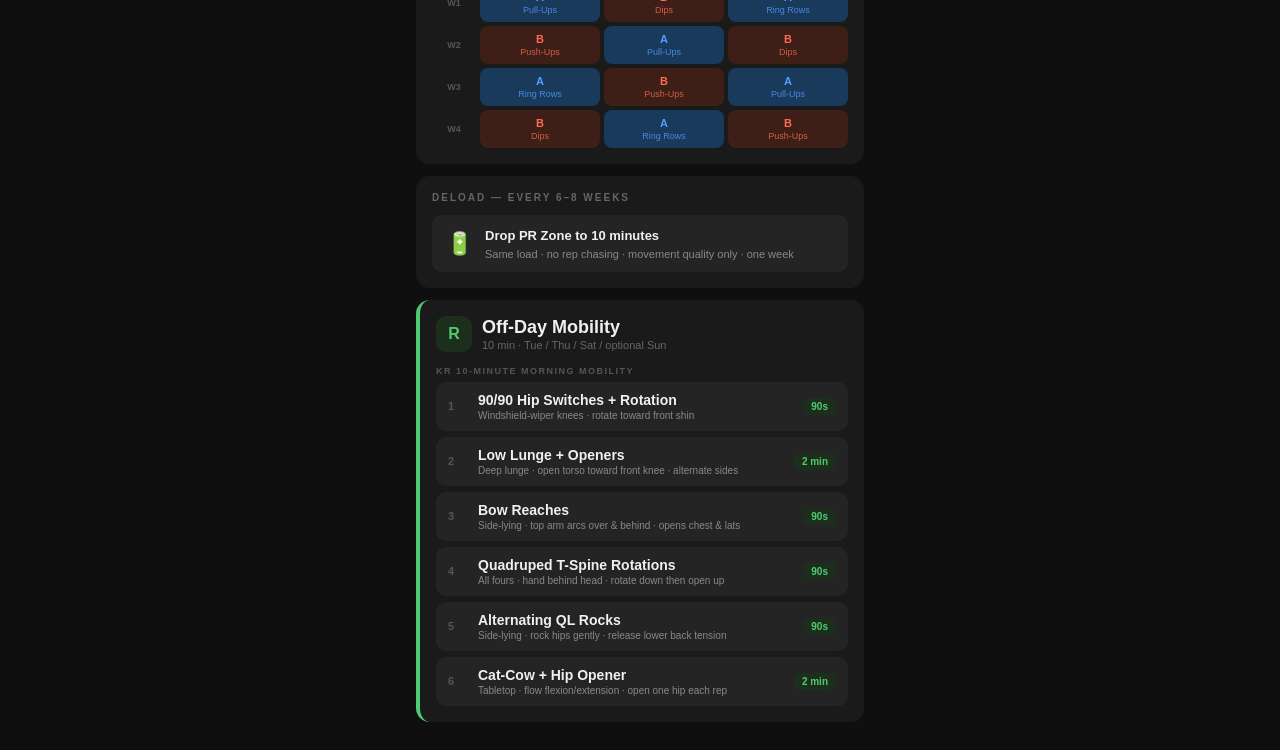
==== commit b0cc78a9: "Swap barbell RDL for dumbbell RDL — more joint friendly" ====
--- a/index.html
+++ b/index.html
@@ -678,8 +678,8 @@
     <div class="ex-row">
       <div class="ex-num">A1</div>
       <div style="flex:1">
-        <div class="ex-name">Romanian Deadlift</div>
-        <div class="ex-note">Soft knees · bar drags legs · stop at hamstring stretch · no floor chasing</div>
+        <div class="ex-name">Dumbbell Romanian Deadlift</div>
+        <div class="ex-note">Soft knees · dumbbells track beside legs · stop at hamstring stretch · no floor chasing</div>
       </div>
       <div class="ex-tag tag-pr-b">PR Zone</div>
     </div>
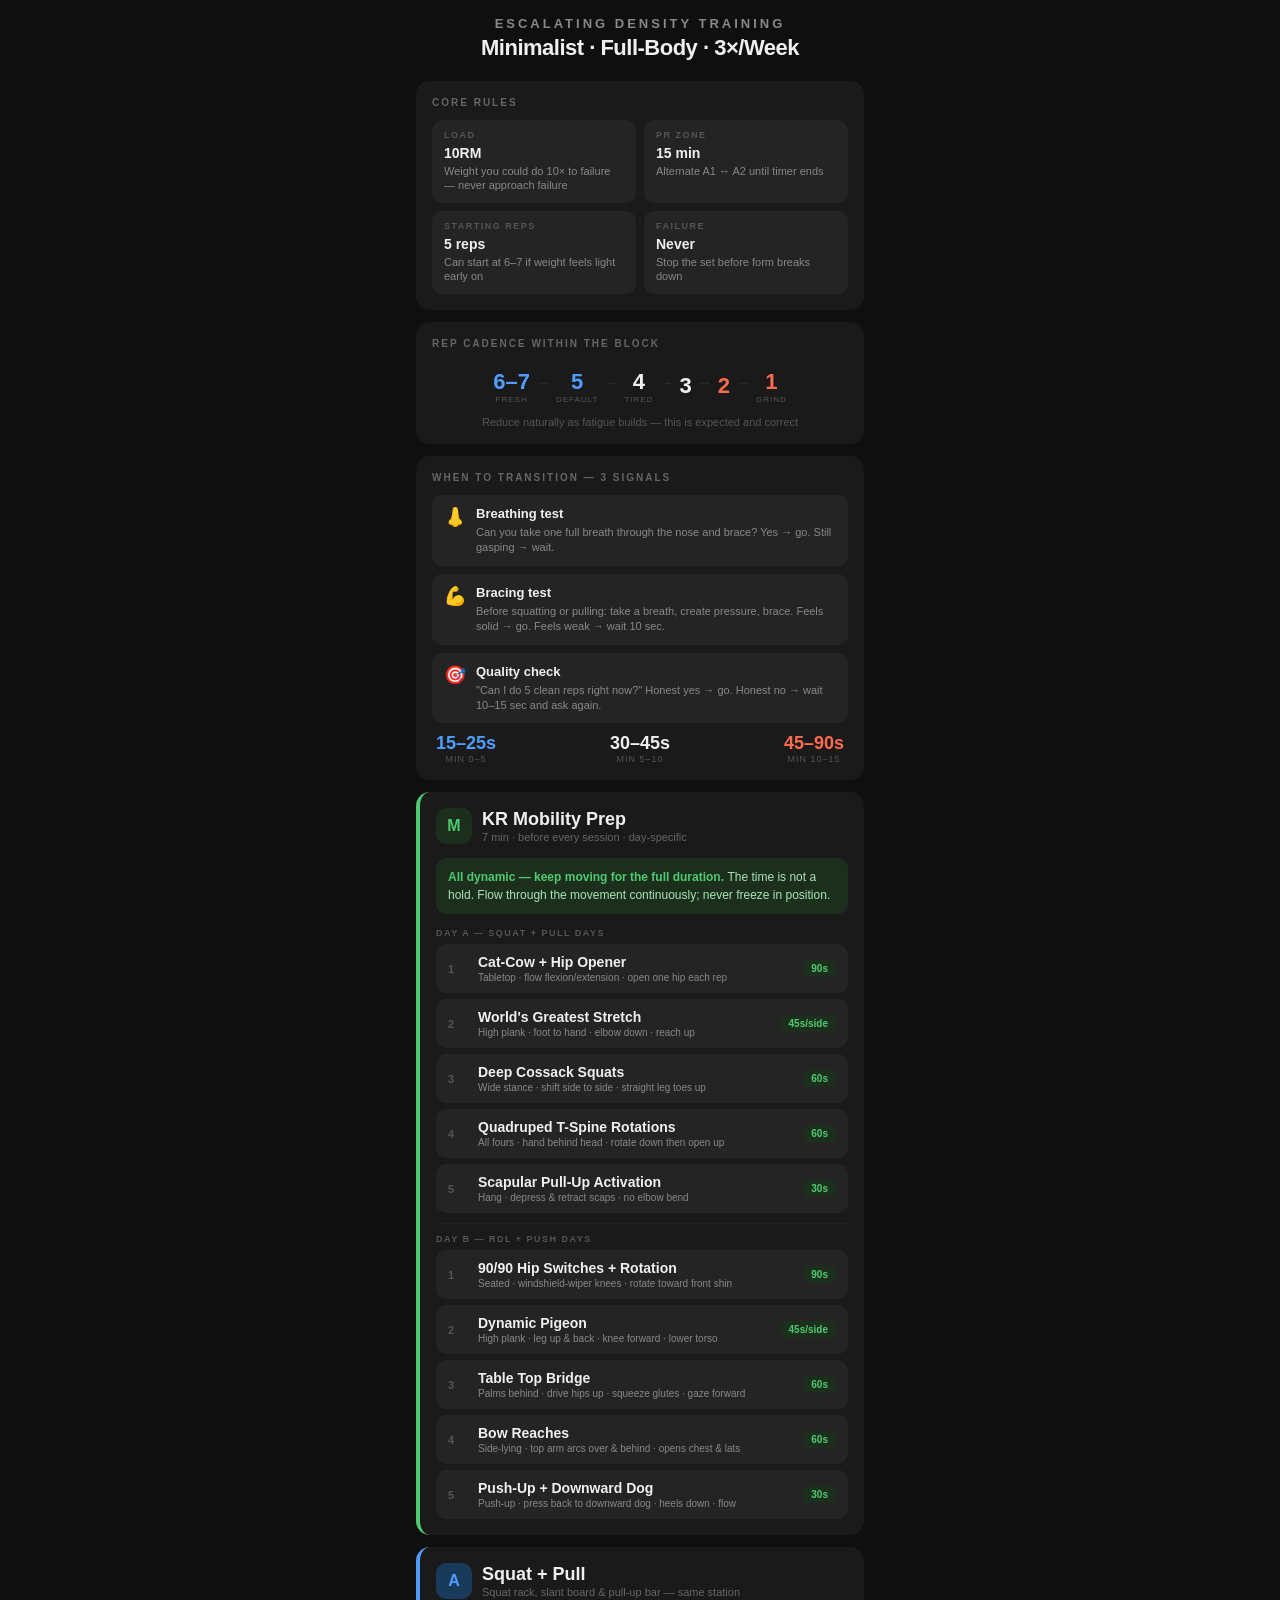
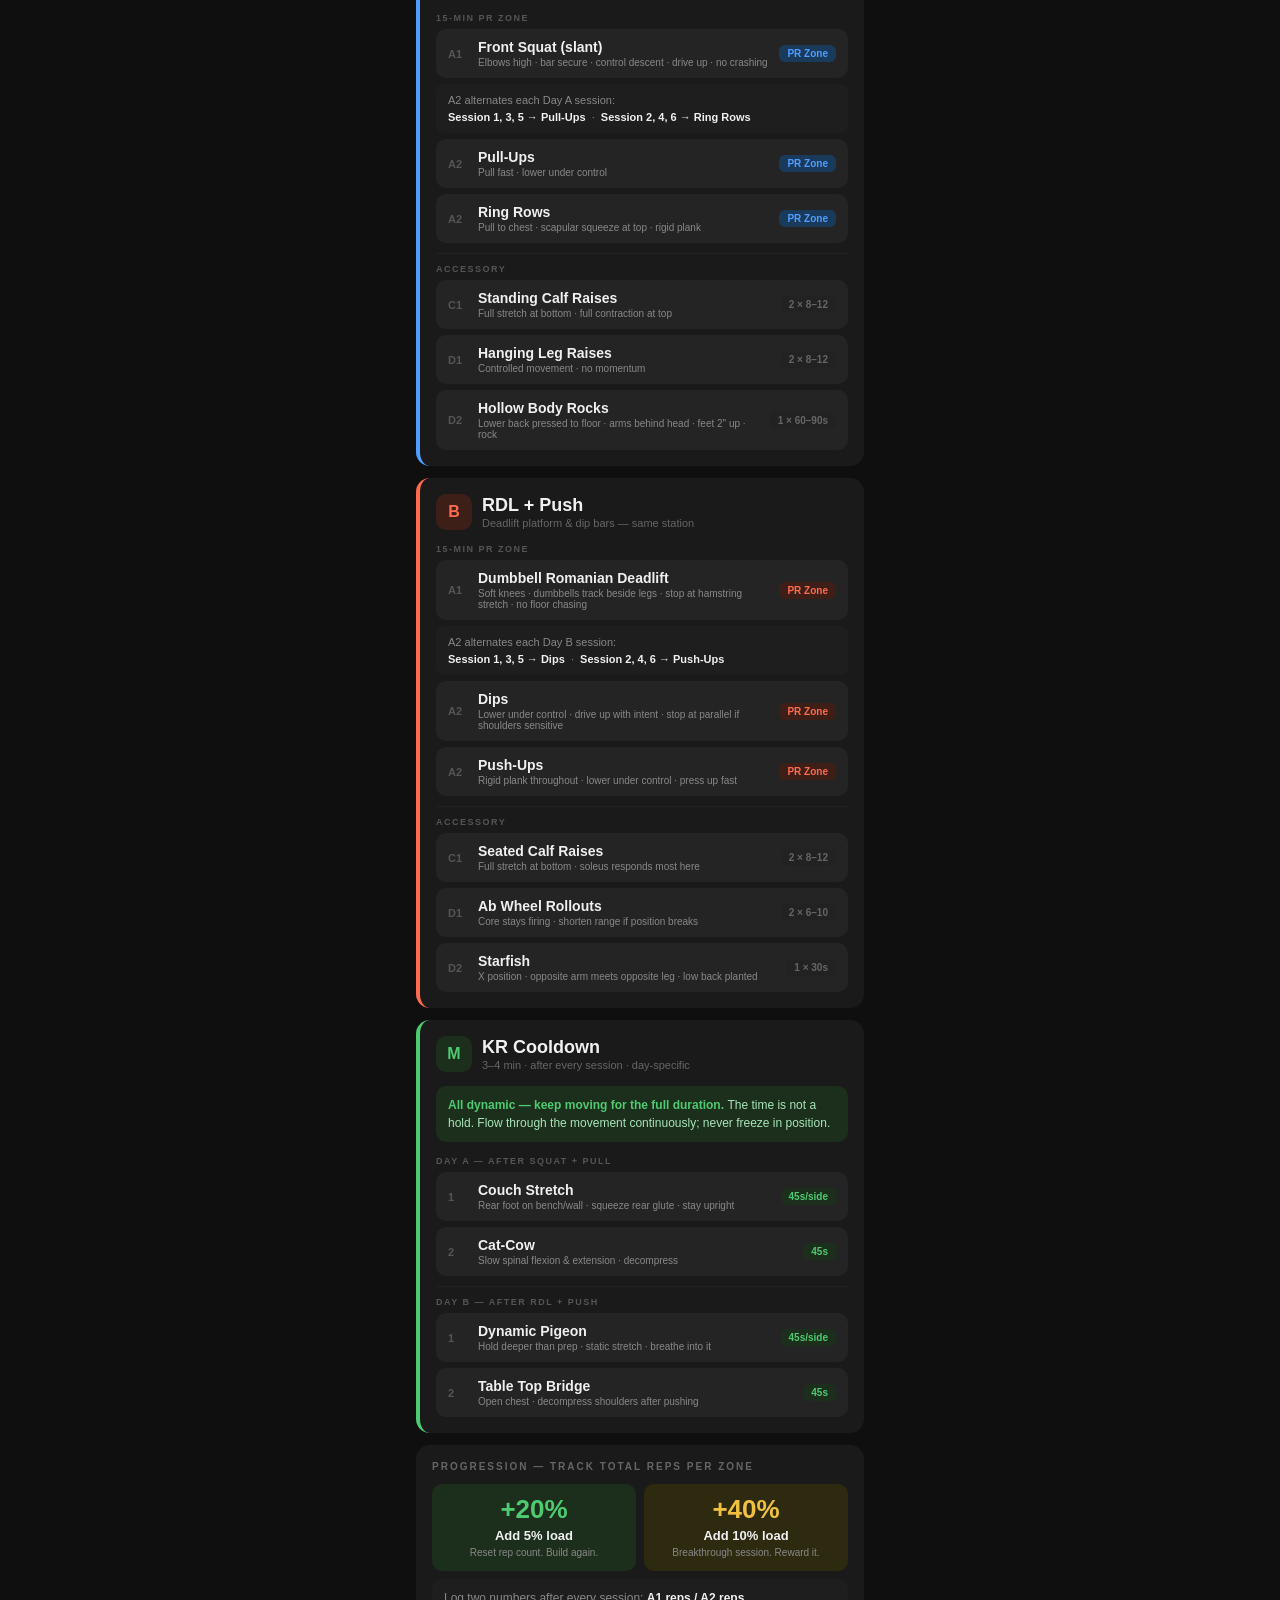
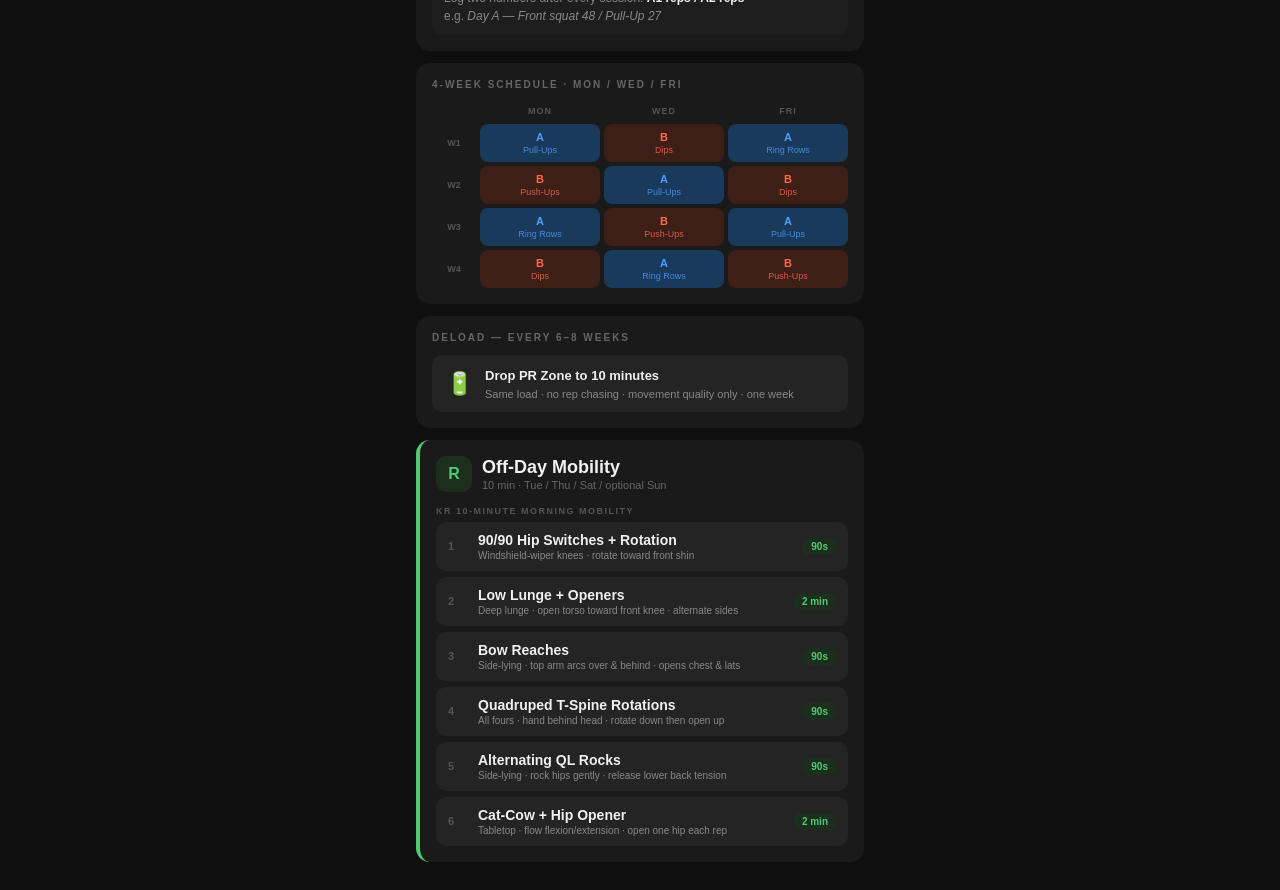
==== commit 933dd4a4: "Clarify KR mobility: all timed exercises are dynamic, not static holds" ====
--- a/index.html
+++ b/index.html
@@ -343,6 +343,22 @@
   .deload-text { font-size: 13px; font-weight: 600; line-height: 1.4; }
   .deload-sub  { font-size: 11px; color: #888; margin-top: 2px; }
 
+  /* ── DYNAMIC NOTE ── */
+  .dynamic-note {
+    background: #1c2e1c;
+    border-radius: 10px;
+    padding: 10px 12px;
+    margin-bottom: 14px;
+    font-size: 12px;
+    color: #4ecb71;
+    font-weight: 600;
+    line-height: 1.5;
+  }
+  .dynamic-note span {
+    color: #a8e6b8;
+    font-weight: 400;
+  }
+
   /* ── DIVIDER ── */
   .divider {
     height: 1px;
@@ -484,6 +500,10 @@
     </div>
   </div>
 
+  <div class="dynamic-note">
+    All dynamic — keep moving for the full duration. <span>The time is not a hold. Flow through the movement continuously; never freeze in position.</span>
+  </div>
+
   <div class="exercise-block">
     <div class="ex-label">Day A — Squat + Pull Days</div>
 
@@ -747,6 +767,10 @@
       <div class="day-title">KR Cooldown</div>
       <div class="day-subtitle">3–4 min · after every session · day-specific</div>
     </div>
+  </div>
+
+  <div class="dynamic-note">
+    All dynamic — keep moving for the full duration. <span>The time is not a hold. Flow through the movement continuously; never freeze in position.</span>
   </div>
 
   <div class="exercise-block">
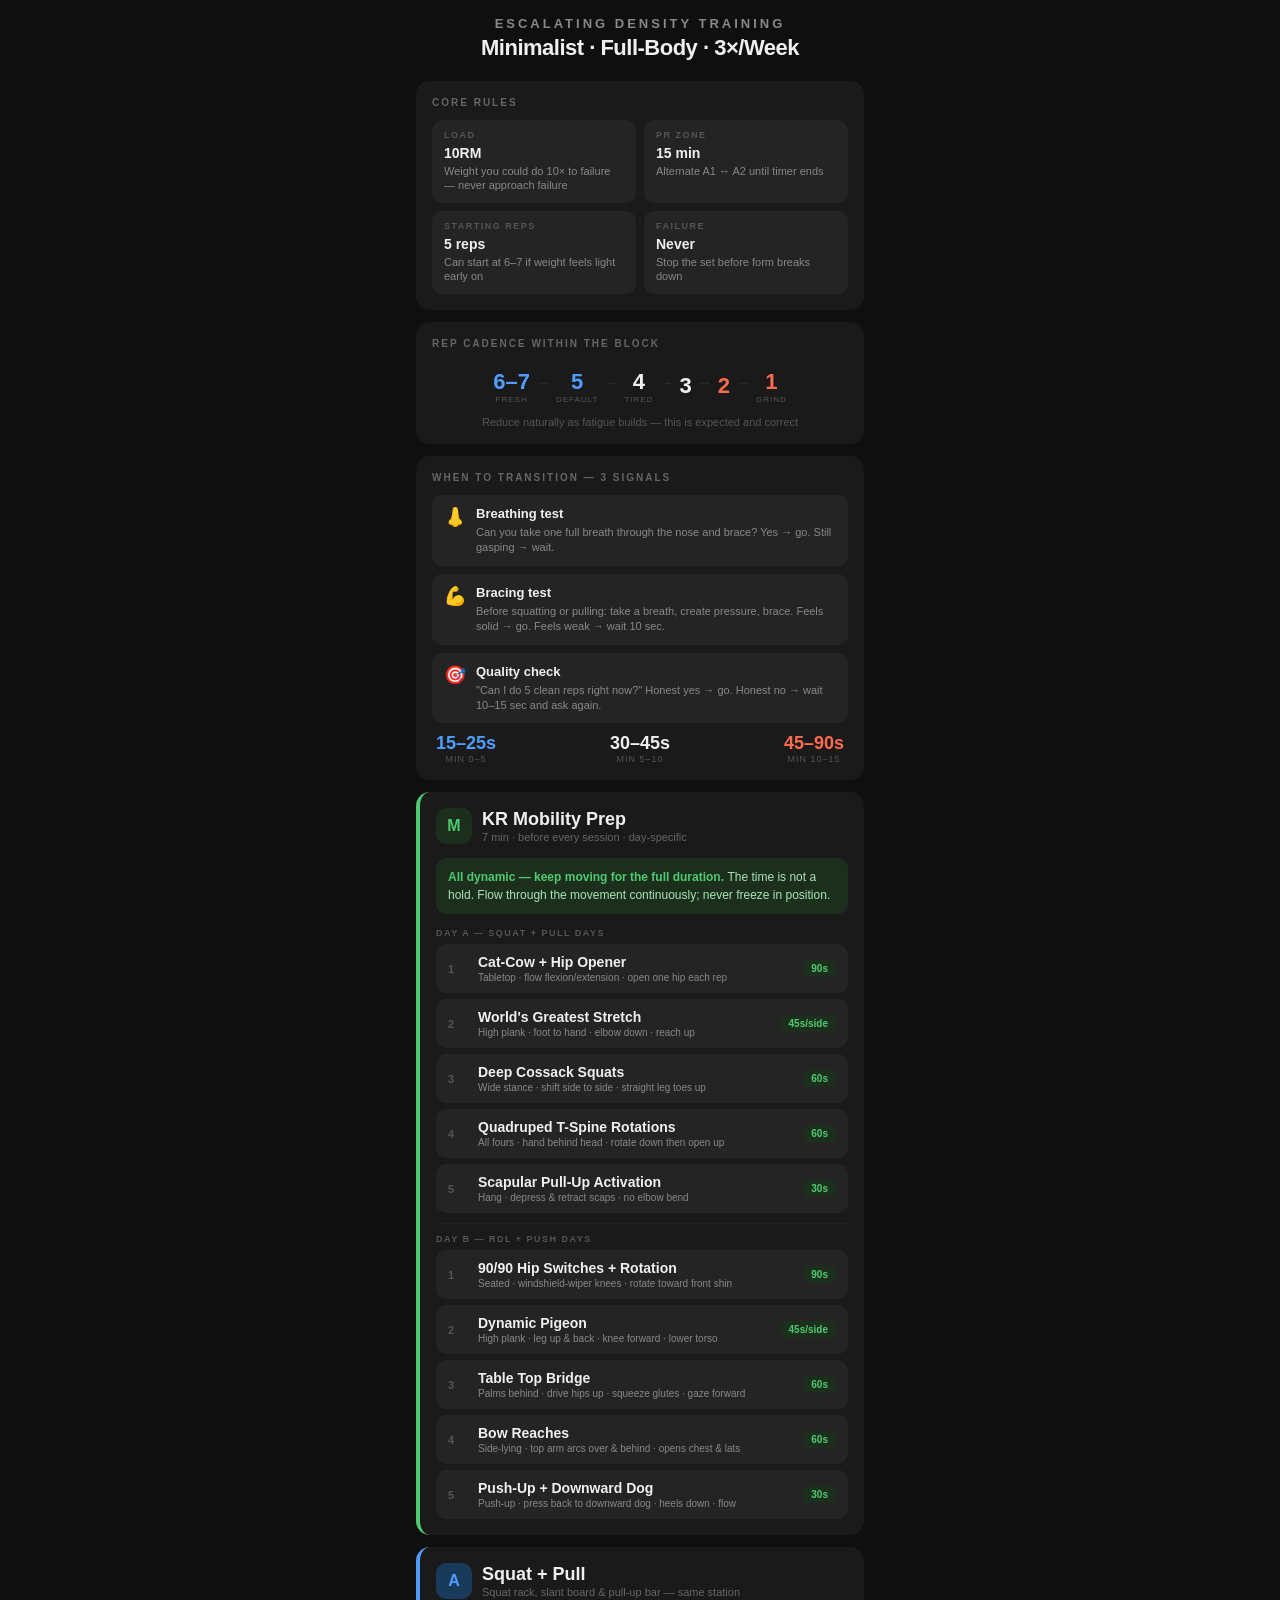
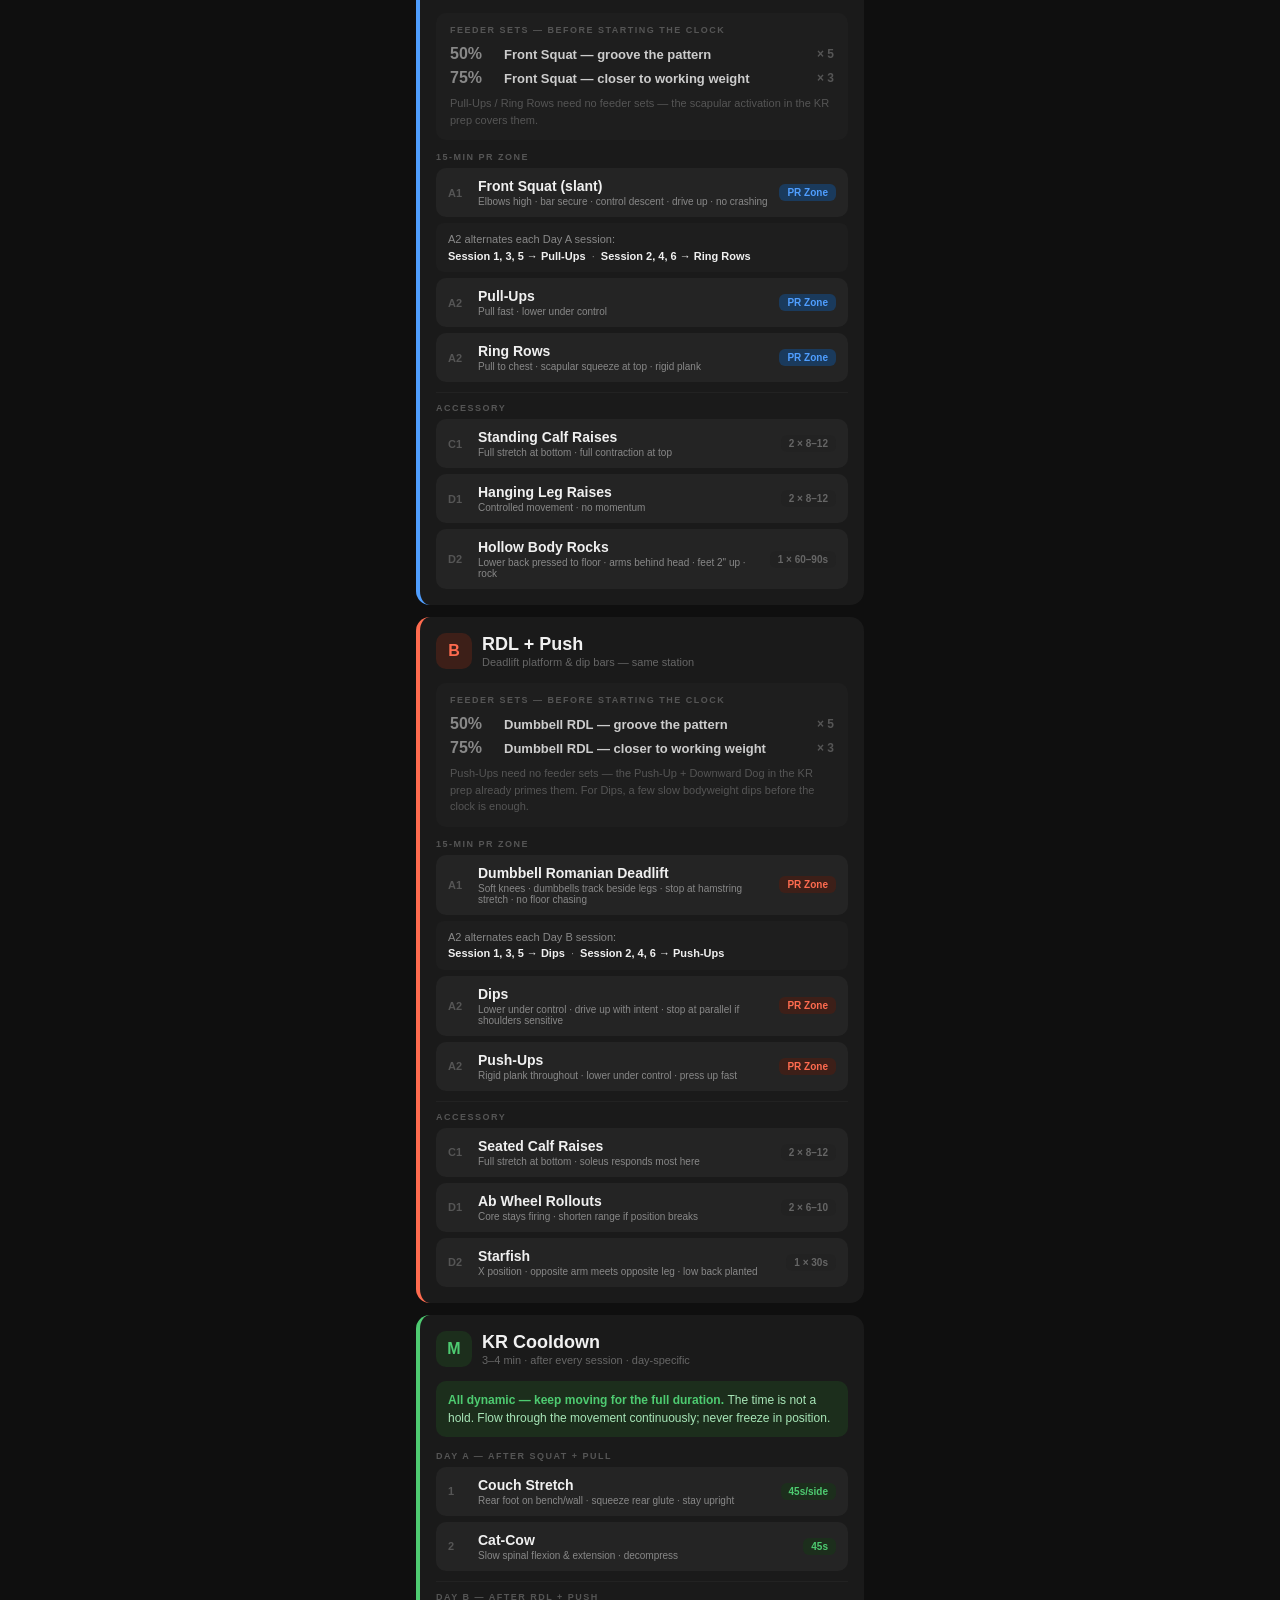
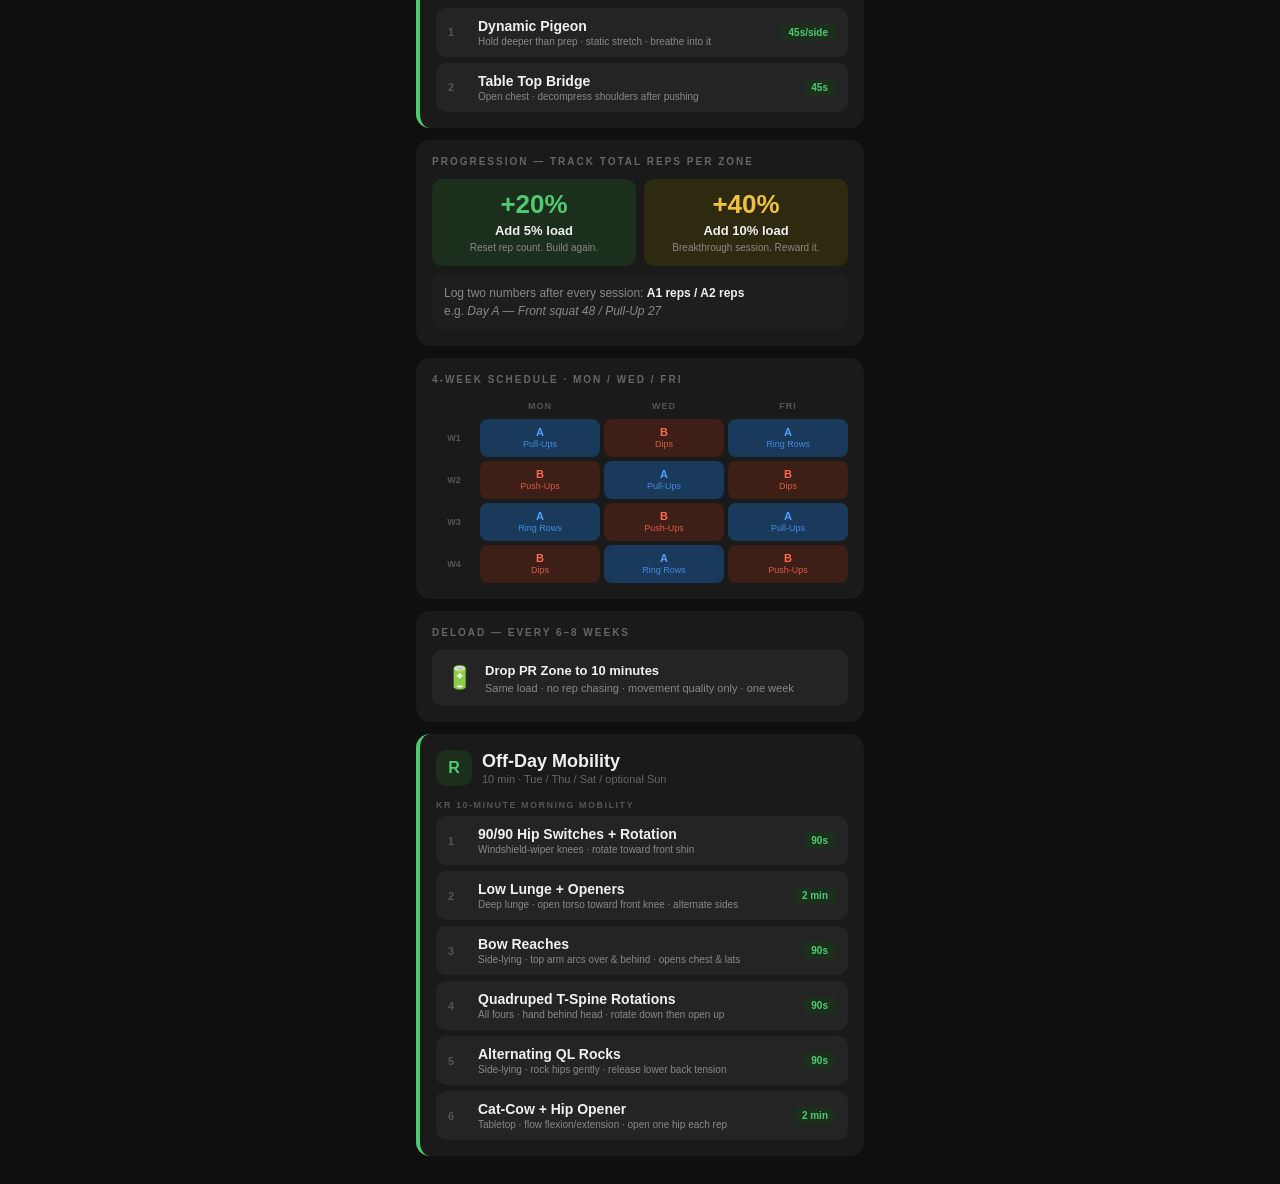
==== commit c5aab936: "Add feeder sets before PR Zone for both Day A and Day B" ====
--- a/index.html
+++ b/index.html
@@ -359,6 +359,54 @@
     font-weight: 400;
   }
 
+  /* ── FEEDER SETS ── */
+  .feeder-block {
+    background: #1e1e1e;
+    border-radius: 10px;
+    padding: 12px 14px;
+    margin-bottom: 12px;
+  }
+  .feeder-title {
+    font-size: 9px;
+    font-weight: 700;
+    letter-spacing: 1.5px;
+    text-transform: uppercase;
+    color: #555;
+    margin-bottom: 10px;
+  }
+  .feeder-row {
+    display: flex;
+    align-items: center;
+    gap: 10px;
+    margin-bottom: 6px;
+  }
+  .feeder-row:last-child { margin-bottom: 0; }
+  .feeder-pct {
+    font-size: 16px;
+    font-weight: 900;
+    width: 44px;
+    flex-shrink: 0;
+    color: #888;
+  }
+  .feeder-desc {
+    flex: 1;
+    font-size: 13px;
+    font-weight: 600;
+    color: #ccc;
+  }
+  .feeder-reps {
+    font-size: 12px;
+    font-weight: 700;
+    color: #555;
+    flex-shrink: 0;
+  }
+  .feeder-note {
+    font-size: 11px;
+    color: #555;
+    margin-top: 8px;
+    line-height: 1.5;
+  }
+
   /* ── DIVIDER ── */
   .divider {
     height: 1px;
@@ -615,6 +663,21 @@
     </div>
   </div>
 
+  <div class="feeder-block">
+    <div class="feeder-title">Feeder Sets — before starting the clock</div>
+    <div class="feeder-row">
+      <div class="feeder-pct">50%</div>
+      <div class="feeder-desc">Front Squat — groove the pattern</div>
+      <div class="feeder-reps">× 5</div>
+    </div>
+    <div class="feeder-row">
+      <div class="feeder-pct">75%</div>
+      <div class="feeder-desc">Front Squat — closer to working weight</div>
+      <div class="feeder-reps">× 3</div>
+    </div>
+    <div class="feeder-note">Pull-Ups / Ring Rows need no feeder sets — the scapular activation in the KR prep covers them.</div>
+  </div>
+
   <div class="exercise-block">
     <div class="ex-label">15-Min PR Zone</div>
 
@@ -690,6 +753,21 @@
       <div class="day-title">RDL + Push</div>
       <div class="day-subtitle">Deadlift platform & dip bars — same station</div>
     </div>
+  </div>
+
+  <div class="feeder-block">
+    <div class="feeder-title">Feeder Sets — before starting the clock</div>
+    <div class="feeder-row">
+      <div class="feeder-pct">50%</div>
+      <div class="feeder-desc">Dumbbell RDL — groove the pattern</div>
+      <div class="feeder-reps">× 5</div>
+    </div>
+    <div class="feeder-row">
+      <div class="feeder-pct">75%</div>
+      <div class="feeder-desc">Dumbbell RDL — closer to working weight</div>
+      <div class="feeder-reps">× 3</div>
+    </div>
+    <div class="feeder-note">Push-Ups need no feeder sets — the Push-Up + Downward Dog in the KR prep already primes them. For Dips, a few slow bodyweight dips before the clock is enough.</div>
   </div>
 
   <div class="exercise-block">
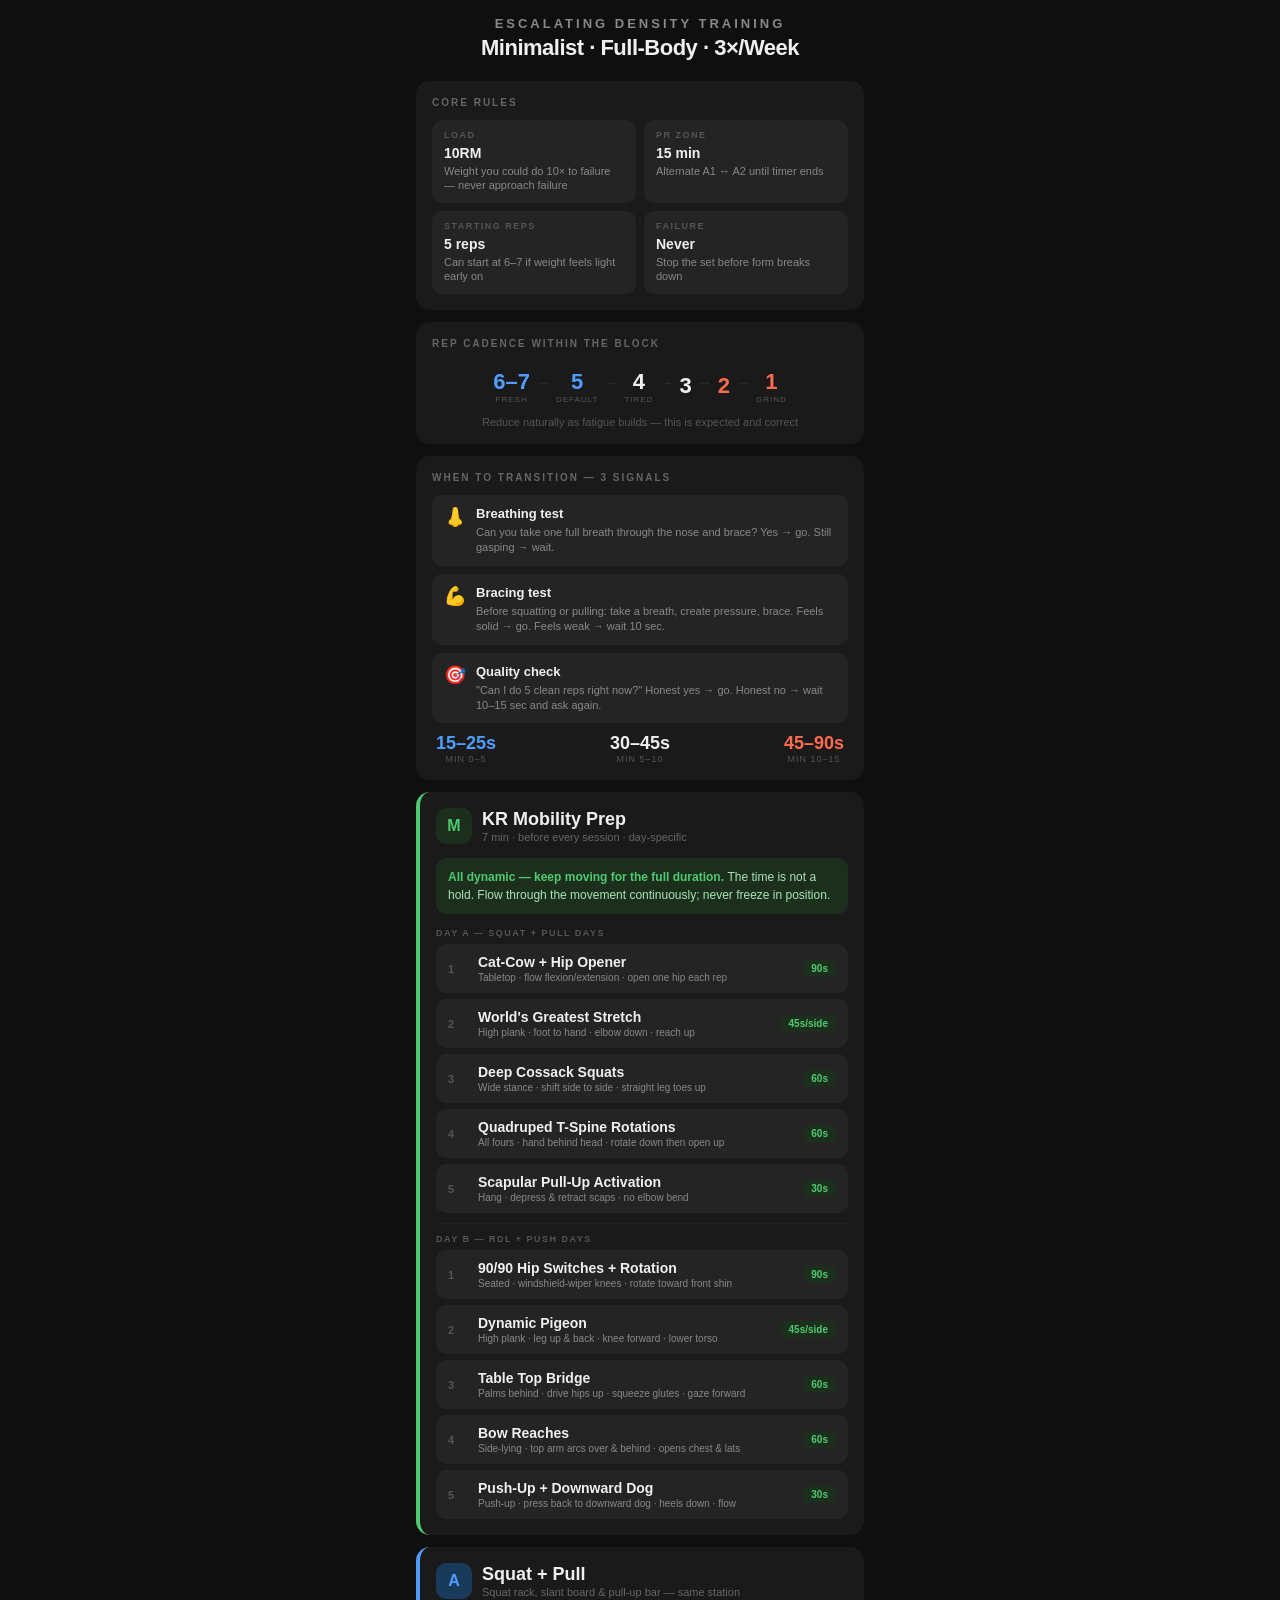
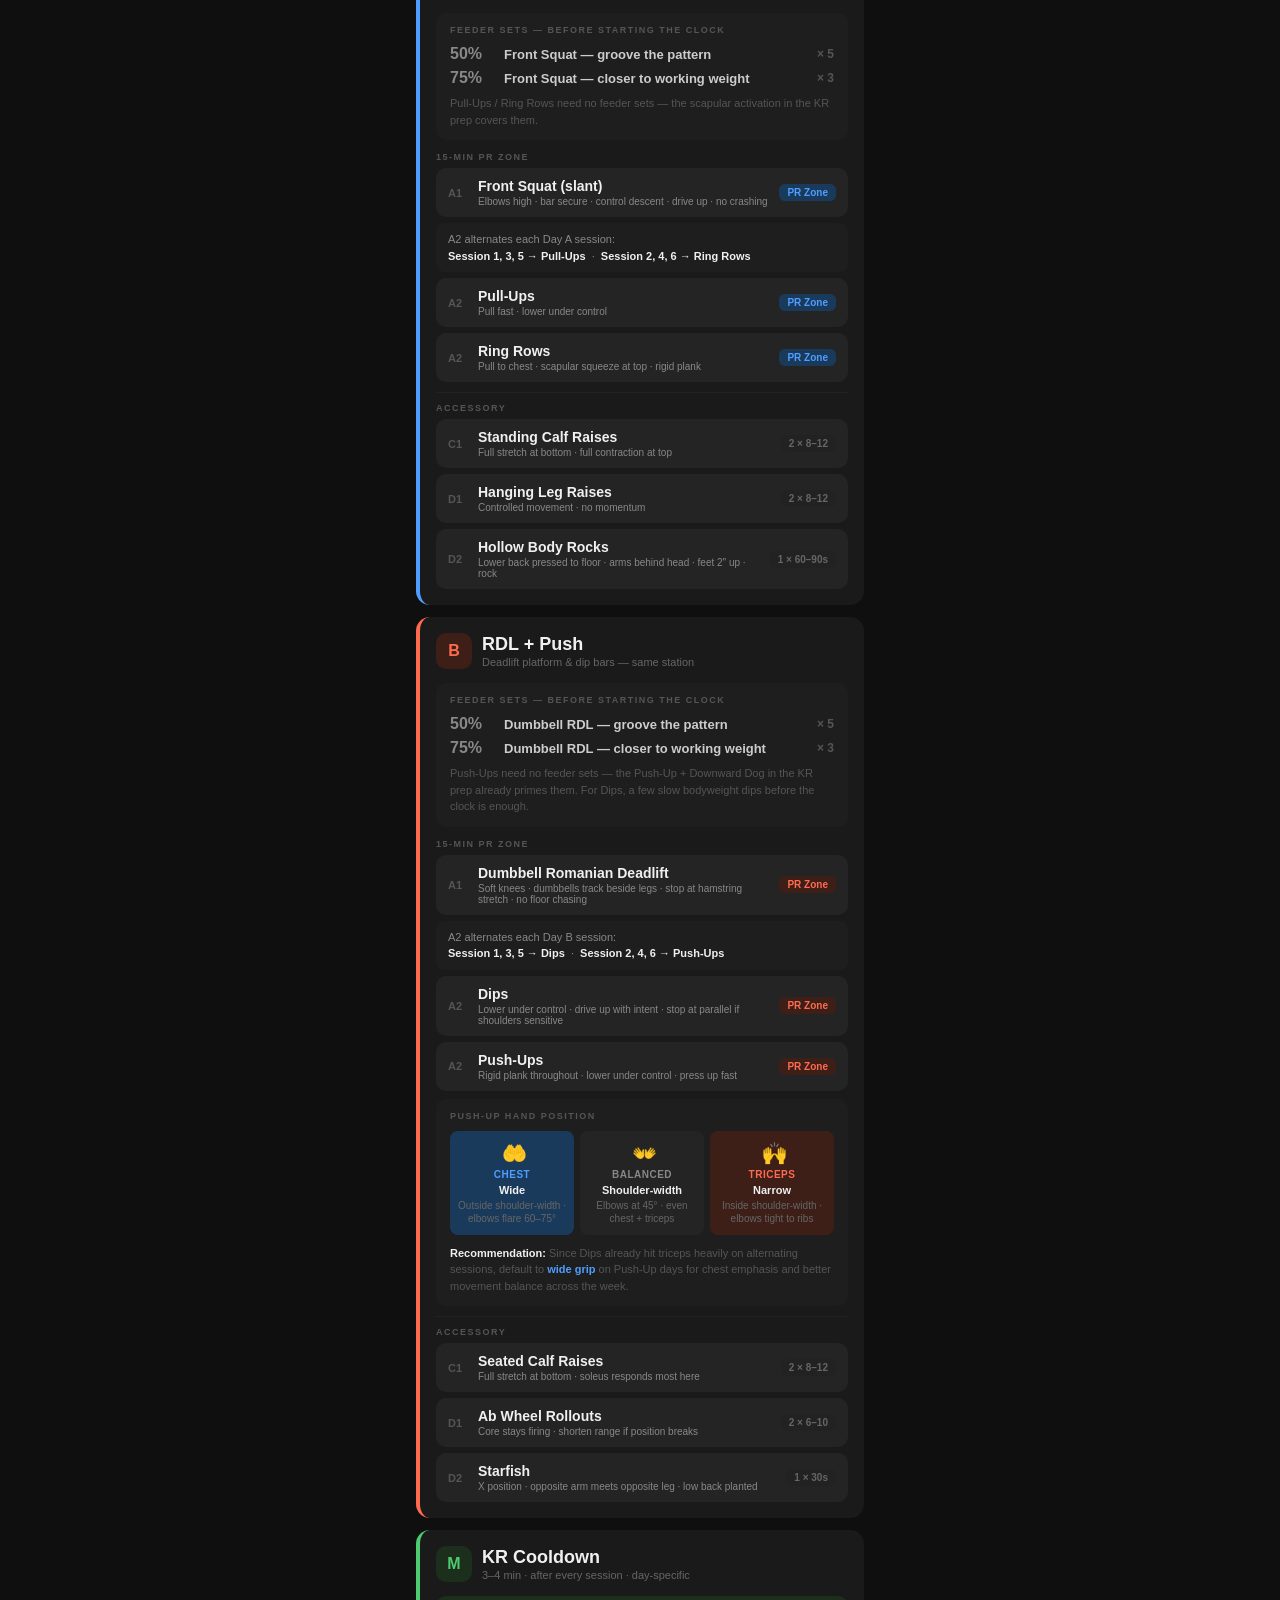
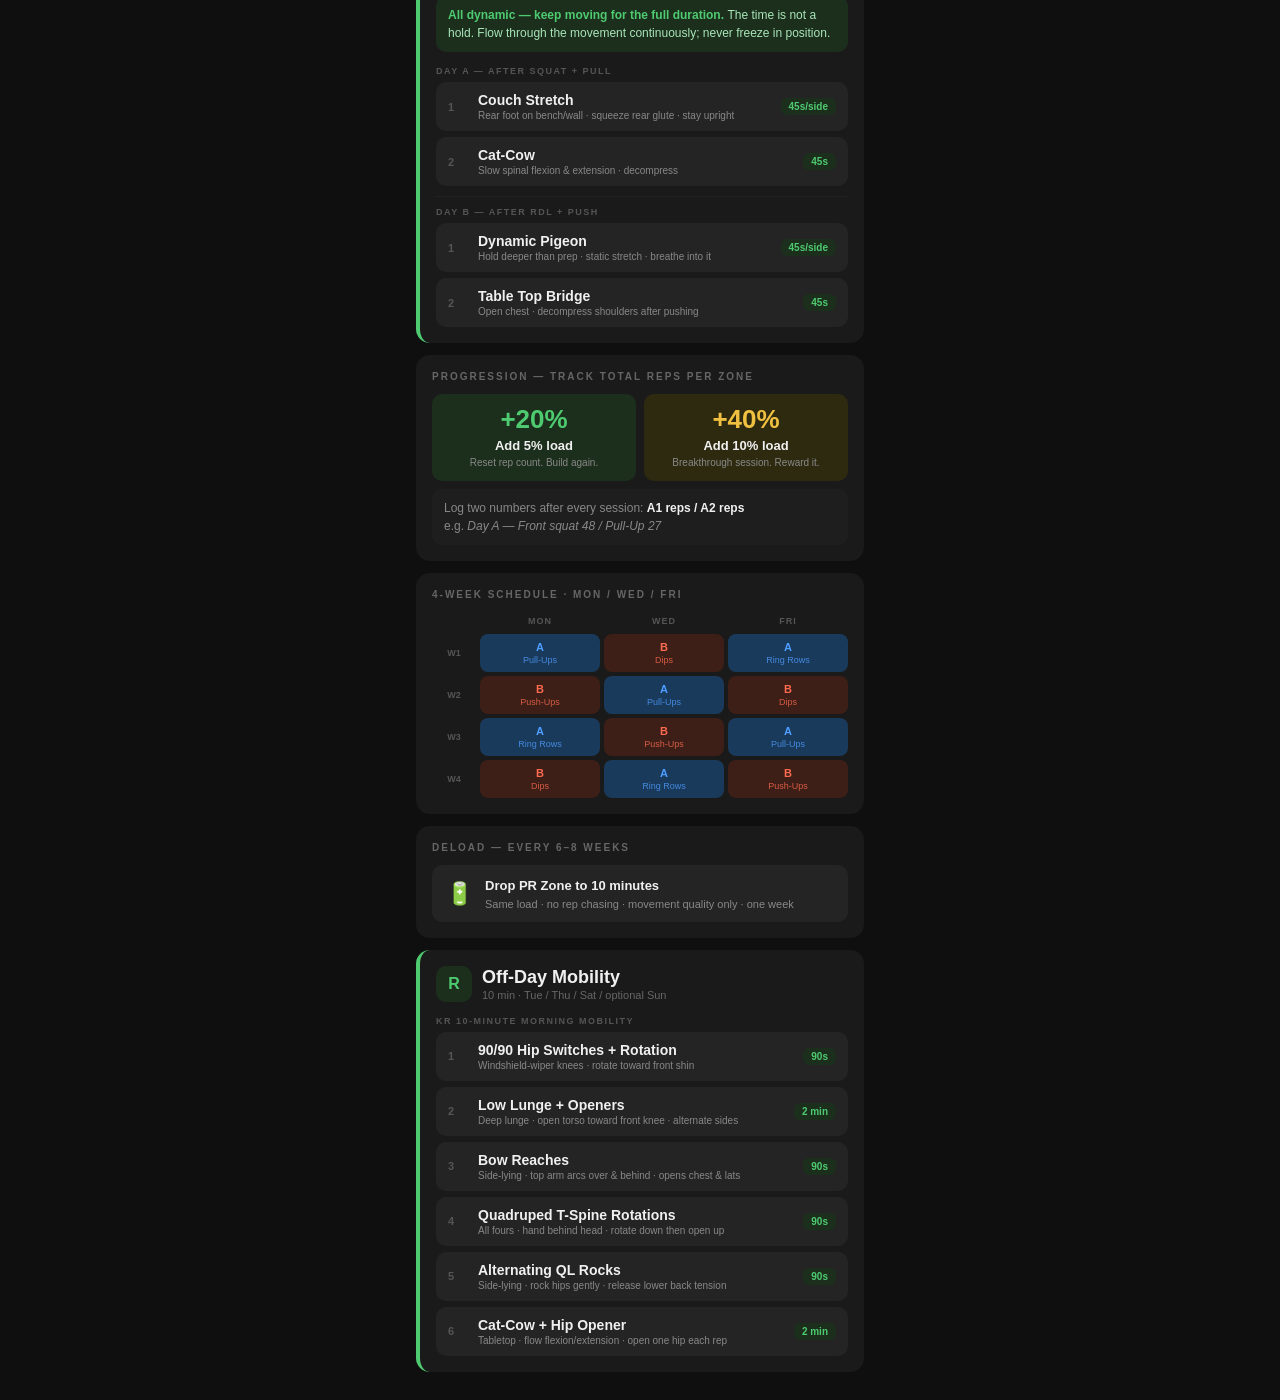
==== commit 45c47c6e: "Add push-up hand position guide for chest vs triceps emphasis" ====
--- a/index.html
+++ b/index.html
@@ -407,6 +407,68 @@
     line-height: 1.5;
   }
 
+  /* ── HAND POSITION GUIDE ── */
+  .hand-guide {
+    background: #1e1e1e;
+    border-radius: 10px;
+    padding: 12px 14px;
+    margin-top: 8px;
+  }
+  .hand-guide-title {
+    font-size: 9px;
+    font-weight: 700;
+    letter-spacing: 1.5px;
+    text-transform: uppercase;
+    color: #555;
+    margin-bottom: 10px;
+  }
+  .hand-positions {
+    display: grid;
+    grid-template-columns: 1fr 1fr 1fr;
+    gap: 6px;
+  }
+  .hand-pos {
+    border-radius: 8px;
+    padding: 10px 8px;
+    text-align: center;
+  }
+  .hand-pos-chest  { background: #1a3a5c; }
+  .hand-pos-bal    { background: #242424; }
+  .hand-pos-tri    { background: #3d1f18; }
+  .hand-pos-label {
+    font-size: 10px;
+    font-weight: 800;
+    letter-spacing: 0.5px;
+    text-transform: uppercase;
+    margin-bottom: 4px;
+  }
+  .hand-pos-chest  .hand-pos-label { color: #4f9eff; }
+  .hand-pos-bal    .hand-pos-label { color: #888; }
+  .hand-pos-tri    .hand-pos-label { color: #ff6b4f; }
+  .hand-pos-icon {
+    font-size: 20px;
+    margin-bottom: 4px;
+    letter-spacing: -4px;
+  }
+  .hand-pos-width {
+    font-size: 11px;
+    font-weight: 700;
+    color: #f0f0f0;
+    margin-bottom: 3px;
+  }
+  .hand-pos-elbow {
+    font-size: 10px;
+    color: #666;
+    line-height: 1.3;
+  }
+  .hand-rec {
+    margin-top: 10px;
+    font-size: 11px;
+    color: #555;
+    line-height: 1.5;
+  }
+  .hand-rec strong { color: #f0f0f0; }
+
   /* ── DIVIDER ── */
   .divider {
     height: 1px;
@@ -803,6 +865,37 @@
         <div class="ex-note">Rigid plank throughout · lower under control · press up fast</div>
       </div>
       <div class="ex-tag tag-pr-b">PR Zone</div>
+    </div>
+
+    <div class="hand-guide">
+      <div class="hand-guide-title">Push-Up Hand Position</div>
+      <div class="hand-positions">
+
+        <div class="hand-pos hand-pos-chest">
+          <div class="hand-pos-icon">🤲</div>
+          <div class="hand-pos-label">Chest</div>
+          <div class="hand-pos-width">Wide</div>
+          <div class="hand-pos-elbow">Outside shoulder-width · elbows flare 60–75°</div>
+        </div>
+
+        <div class="hand-pos hand-pos-bal">
+          <div class="hand-pos-icon">👐</div>
+          <div class="hand-pos-label">Balanced</div>
+          <div class="hand-pos-width">Shoulder-width</div>
+          <div class="hand-pos-elbow">Elbows at 45° · even chest + triceps</div>
+        </div>
+
+        <div class="hand-pos hand-pos-tri">
+          <div class="hand-pos-icon">🙌</div>
+          <div class="hand-pos-label">Triceps</div>
+          <div class="hand-pos-width">Narrow</div>
+          <div class="hand-pos-elbow">Inside shoulder-width · elbows tight to ribs</div>
+        </div>
+
+      </div>
+      <div class="hand-rec">
+        <strong>Recommendation:</strong> Since Dips already hit triceps heavily on alternating sessions, default to <strong style="color:#4f9eff;">wide grip</strong> on Push-Up days for chest emphasis and better movement balance across the week.
+      </div>
     </div>
   </div>
 
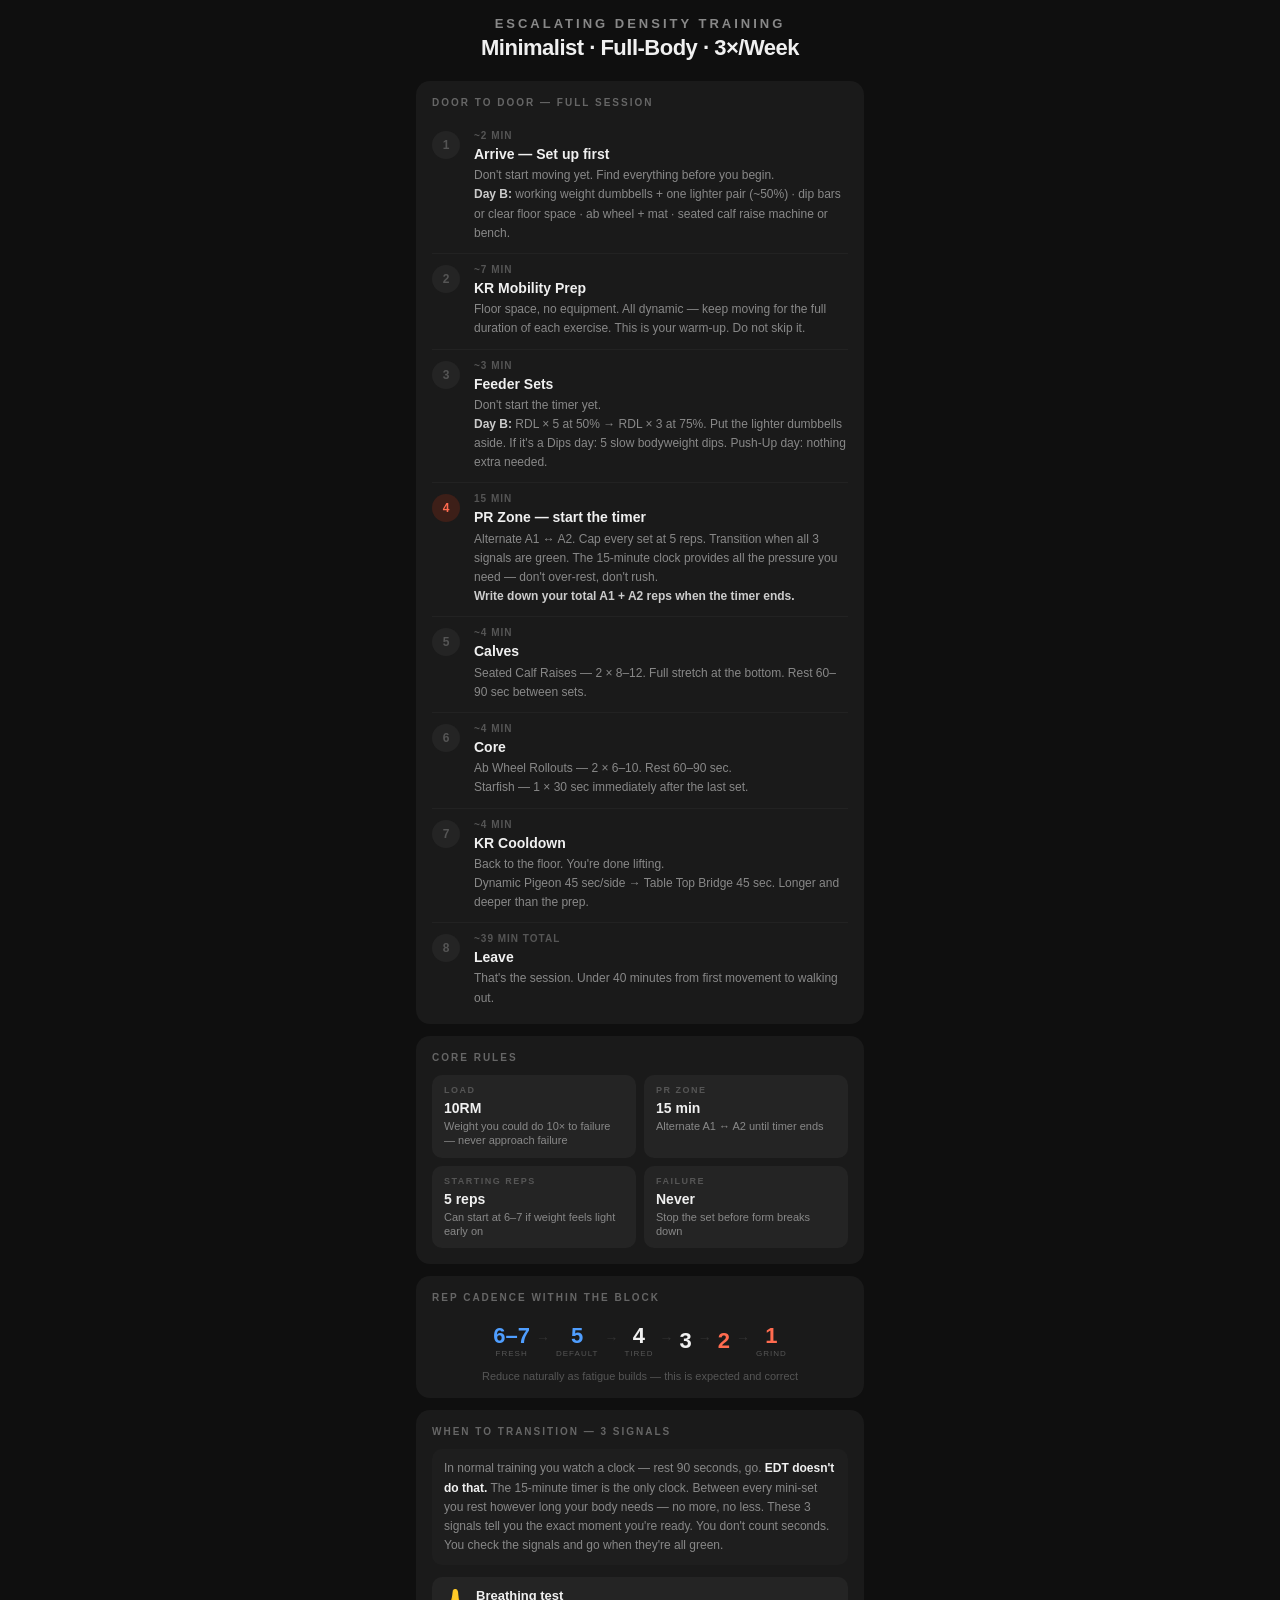
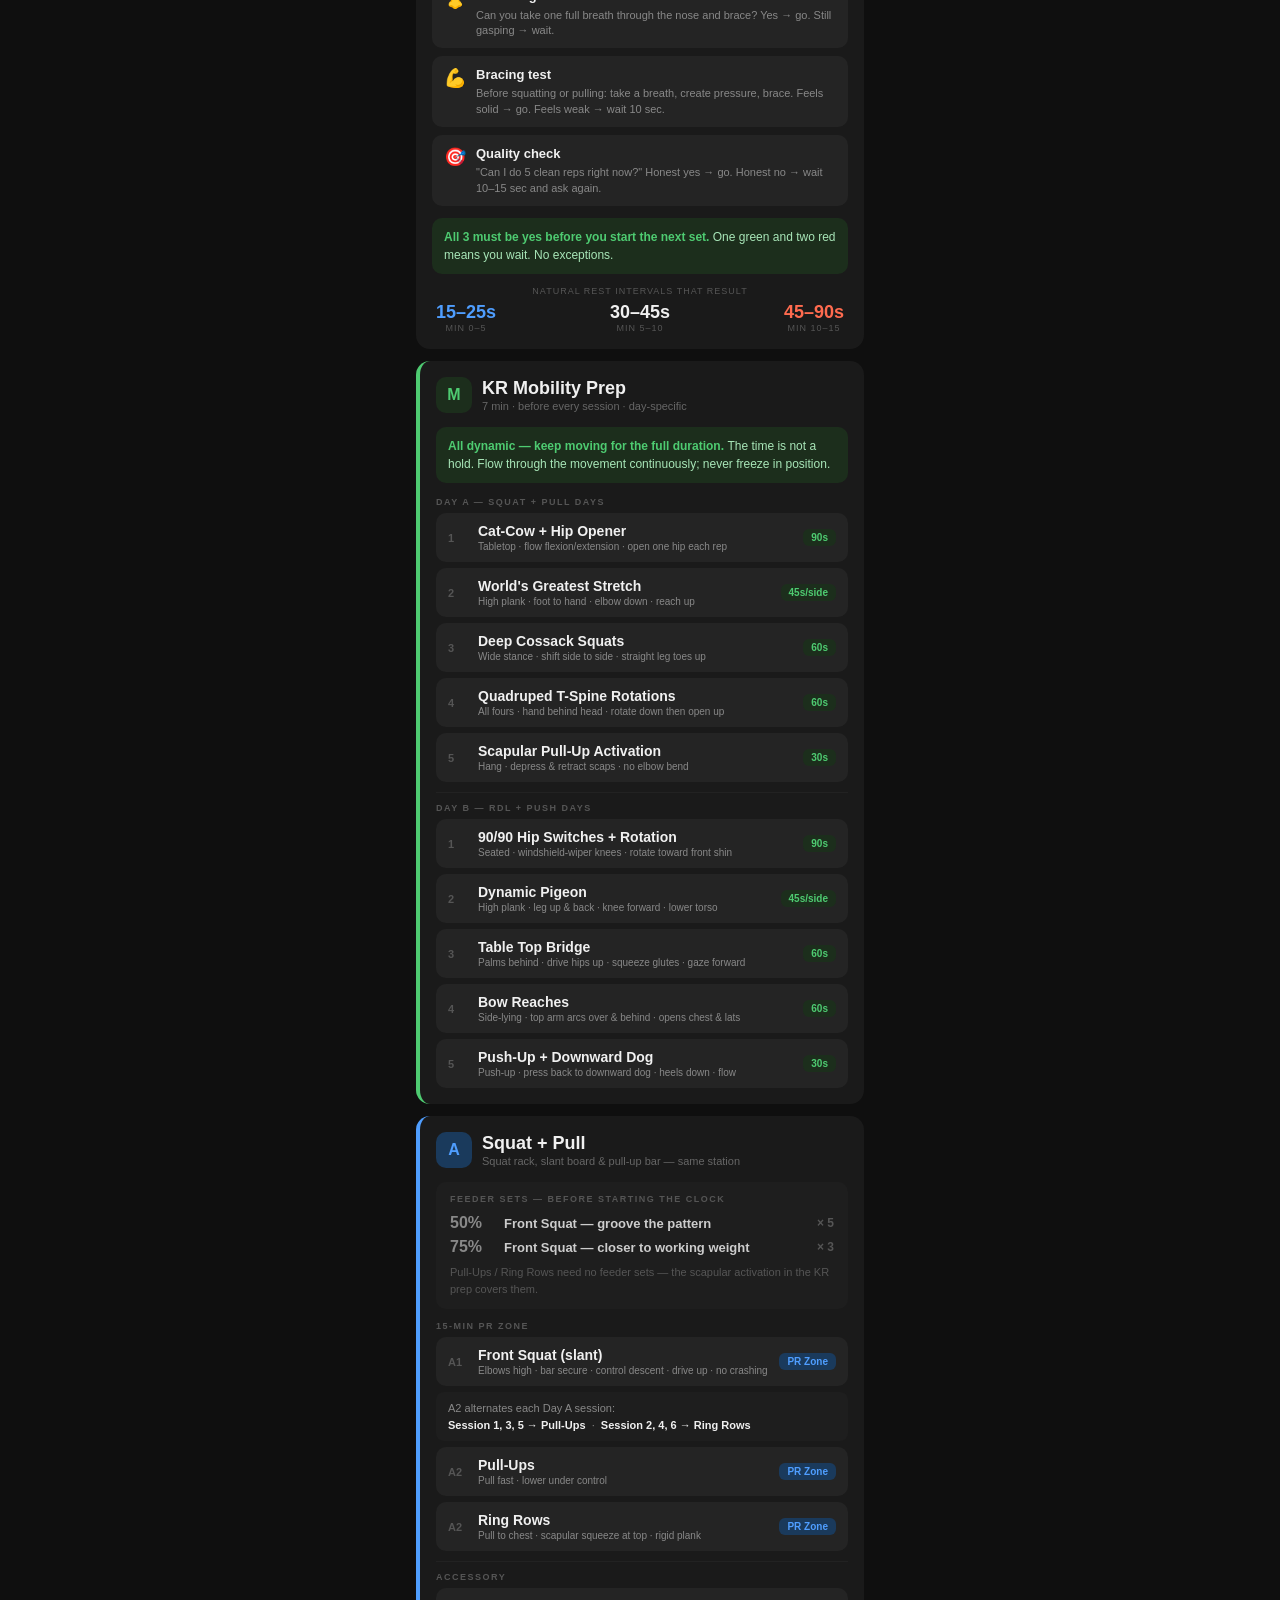
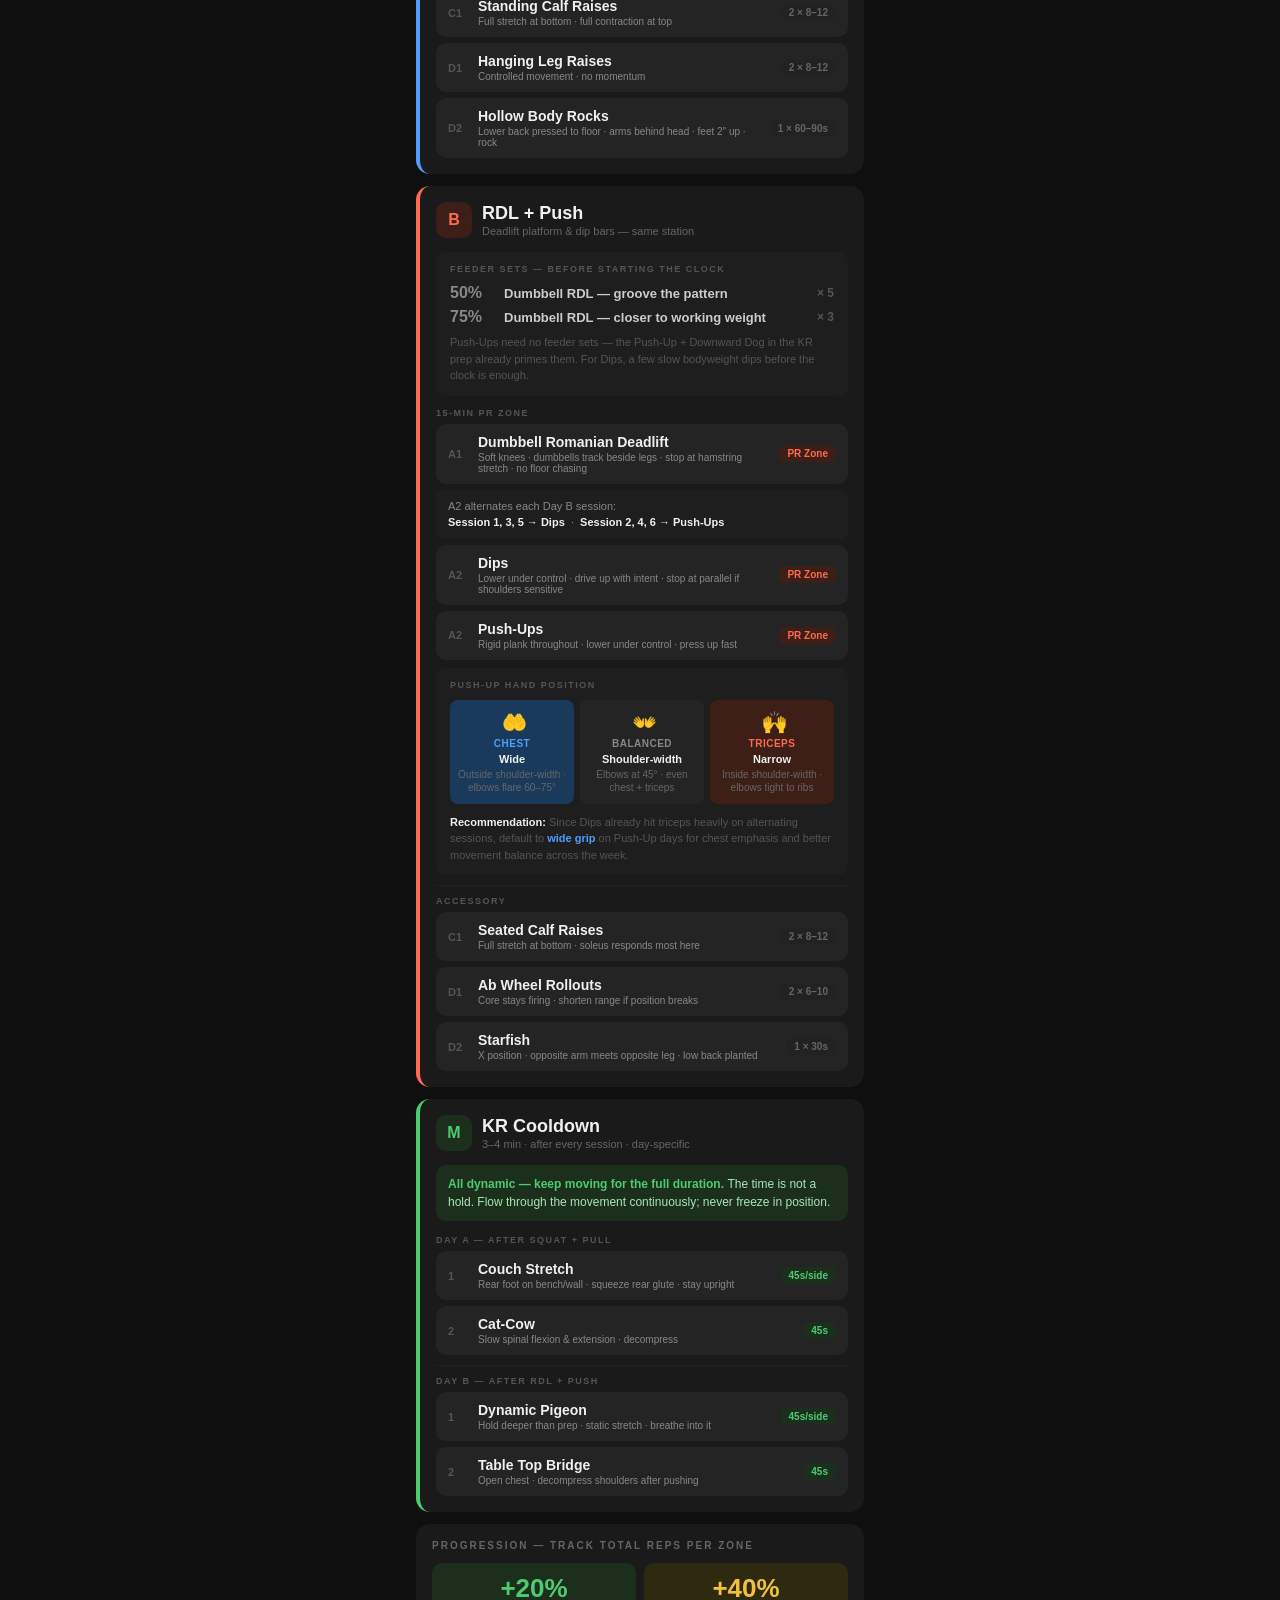
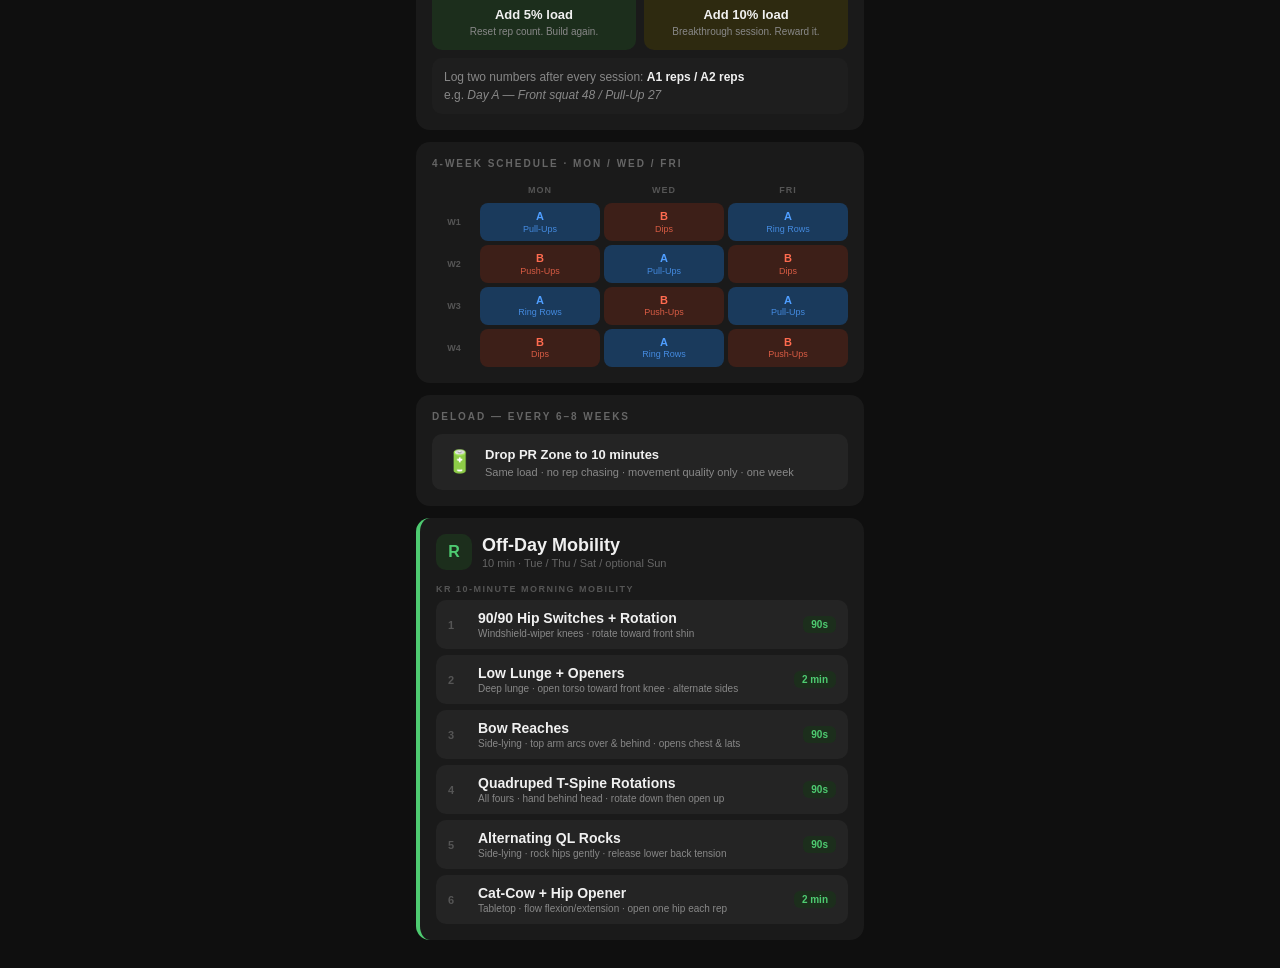
==== commit 645c0dd5: "Add door-to-door walkthrough and expand 3 signals explanation" ====
--- a/index.html
+++ b/index.html
@@ -469,6 +469,76 @@
   }
   .hand-rec strong { color: #f0f0f0; }
 
+  /* ── SESSION WALKTHROUGH ── */
+  .walk-step {
+    display: flex;
+    gap: 14px;
+    align-items: flex-start;
+    padding: 10px 0;
+    border-bottom: 1px solid #222;
+  }
+  .walk-step:last-child { border-bottom: none; padding-bottom: 0; }
+  .walk-step:first-child { padding-top: 0; }
+  .walk-num {
+    width: 28px;
+    height: 28px;
+    border-radius: 50%;
+    background: #242424;
+    color: #555;
+    font-size: 12px;
+    font-weight: 800;
+    display: flex;
+    align-items: center;
+    justify-content: center;
+    flex-shrink: 0;
+    margin-top: 1px;
+  }
+  .walk-num.active { background: #3d1f18; color: #ff6b4f; }
+  .walk-body { flex: 1; }
+  .walk-title {
+    font-size: 14px;
+    font-weight: 700;
+    line-height: 1.3;
+  }
+  .walk-duration {
+    font-size: 10px;
+    font-weight: 700;
+    color: #555;
+    letter-spacing: 1px;
+    text-transform: uppercase;
+    margin-bottom: 4px;
+  }
+  .walk-detail {
+    font-size: 12px;
+    color: #888;
+    line-height: 1.6;
+    margin-top: 3px;
+  }
+  .walk-detail strong { color: #ccc; }
+
+  /* ── SIGNALS INTRO ── */
+  .signal-intro {
+    background: #1e1e1e;
+    border-radius: 10px;
+    padding: 10px 12px;
+    margin-bottom: 12px;
+    font-size: 12px;
+    color: #888;
+    line-height: 1.6;
+  }
+  .signal-intro strong { color: #f0f0f0; }
+  .signal-all-green {
+    background: #1c2e1c;
+    border-radius: 10px;
+    padding: 10px 12px;
+    margin-top: 12px;
+    font-size: 12px;
+    font-weight: 600;
+    color: #4ecb71;
+    line-height: 1.5;
+  }
+  .signal-all-green span { color: #a8e6b8; font-weight: 400; }
+
   /* ── DIVIDER ── */
   .divider {
     height: 1px;
@@ -483,6 +553,103 @@
 <div class="header">
   <h1>Escalating Density Training</h1>
   <h2>Minimalist · Full-Body · 3×/Week</h2>
+</div>
+
+<!-- SESSION WALKTHROUGH -->
+<div class="card">
+  <div class="card-title">Door to Door — Full Session</div>
+
+  <div class="walk-step">
+    <div class="walk-num">1</div>
+    <div class="walk-body">
+      <div class="walk-duration">~2 min</div>
+      <div class="walk-title">Arrive — Set up first</div>
+      <div class="walk-detail">
+        Don't start moving yet. Find everything before you begin.<br>
+        <strong>Day B:</strong> working weight dumbbells + one lighter pair (~50%) · dip bars or clear floor space · ab wheel + mat · seated calf raise machine or bench.
+      </div>
+    </div>
+  </div>
+
+  <div class="walk-step">
+    <div class="walk-num">2</div>
+    <div class="walk-body">
+      <div class="walk-duration">~7 min</div>
+      <div class="walk-title">KR Mobility Prep</div>
+      <div class="walk-detail">
+        Floor space, no equipment. All dynamic — keep moving for the full duration of each exercise. This is your warm-up. Do not skip it.
+      </div>
+    </div>
+  </div>
+
+  <div class="walk-step">
+    <div class="walk-num">3</div>
+    <div class="walk-body">
+      <div class="walk-duration">~3 min</div>
+      <div class="walk-title">Feeder Sets</div>
+      <div class="walk-detail">
+        Don't start the timer yet.<br>
+        <strong>Day B:</strong> RDL × 5 at 50% → RDL × 3 at 75%. Put the lighter dumbbells aside. If it's a Dips day: 5 slow bodyweight dips. Push-Up day: nothing extra needed.
+      </div>
+    </div>
+  </div>
+
+  <div class="walk-step">
+    <div class="walk-num active">4</div>
+    <div class="walk-body">
+      <div class="walk-duration">15 min</div>
+      <div class="walk-title">PR Zone — start the timer</div>
+      <div class="walk-detail">
+        Alternate A1 ↔ A2. Cap every set at 5 reps. Transition when all 3 signals are green. The 15-minute clock provides all the pressure you need — don't over-rest, don't rush.<br>
+        <strong>Write down your total A1 + A2 reps when the timer ends.</strong>
+      </div>
+    </div>
+  </div>
+
+  <div class="walk-step">
+    <div class="walk-num">5</div>
+    <div class="walk-body">
+      <div class="walk-duration">~4 min</div>
+      <div class="walk-title">Calves</div>
+      <div class="walk-detail">
+        Seated Calf Raises — 2 × 8–12. Full stretch at the bottom. Rest 60–90 sec between sets.
+      </div>
+    </div>
+  </div>
+
+  <div class="walk-step">
+    <div class="walk-num">6</div>
+    <div class="walk-body">
+      <div class="walk-duration">~4 min</div>
+      <div class="walk-title">Core</div>
+      <div class="walk-detail">
+        Ab Wheel Rollouts — 2 × 6–10. Rest 60–90 sec.<br>
+        Starfish — 1 × 30 sec immediately after the last set.
+      </div>
+    </div>
+  </div>
+
+  <div class="walk-step">
+    <div class="walk-num">7</div>
+    <div class="walk-body">
+      <div class="walk-duration">~4 min</div>
+      <div class="walk-title">KR Cooldown</div>
+      <div class="walk-detail">
+        Back to the floor. You're done lifting.<br>
+        Dynamic Pigeon 45 sec/side → Table Top Bridge 45 sec. Longer and deeper than the prep.
+      </div>
+    </div>
+  </div>
+
+  <div class="walk-step">
+    <div class="walk-num">8</div>
+    <div class="walk-body">
+      <div class="walk-duration">~39 min total</div>
+      <div class="walk-title">Leave</div>
+      <div class="walk-detail">That's the session. Under 40 minutes from first movement to walking out.</div>
+    </div>
+  </div>
+
 </div>
 
 <!-- CORE RULES -->
@@ -557,6 +724,11 @@
 <!-- REST SIGNALS -->
 <div class="card">
   <div class="card-title">When to Transition — 3 Signals</div>
+
+  <div class="signal-intro">
+    In normal training you watch a clock — rest 90 seconds, go. <strong>EDT doesn't do that.</strong> The 15-minute timer is the only clock. Between every mini-set you rest however long your body needs — no more, no less. These 3 signals tell you the exact moment you're ready. You don't count seconds. You check the signals and go when they're all green.
+  </div>
+
   <div class="signal-list">
 
     <div class="signal-row">
@@ -584,7 +756,15 @@
     </div>
 
   </div>
-  <div style="display:flex; justify-content:space-between; margin-top:10px; padding: 0 4px;">
+
+  <div class="signal-all-green">
+    All 3 must be yes before you start the next set. <span>One green and two red means you wait. No exceptions.</span>
+  </div>
+
+  <div style="display:flex; justify-content:space-between; margin-top:12px; padding: 0 4px;">
+    <div style="font-size:9px; color:#555; text-align:center; width:100%; letter-spacing:1px; text-transform:uppercase; margin-bottom:6px;">Natural rest intervals that result</div>
+  </div>
+  <div style="display:flex; justify-content:space-between; padding: 0 4px;">
     <div style="text-align:center">
       <div style="font-size:18px; font-weight:800; color:#4f9eff;">15–25s</div>
       <div style="font-size:9px; color:#555; letter-spacing:1px; text-transform:uppercase;">Min 0–5</div>
